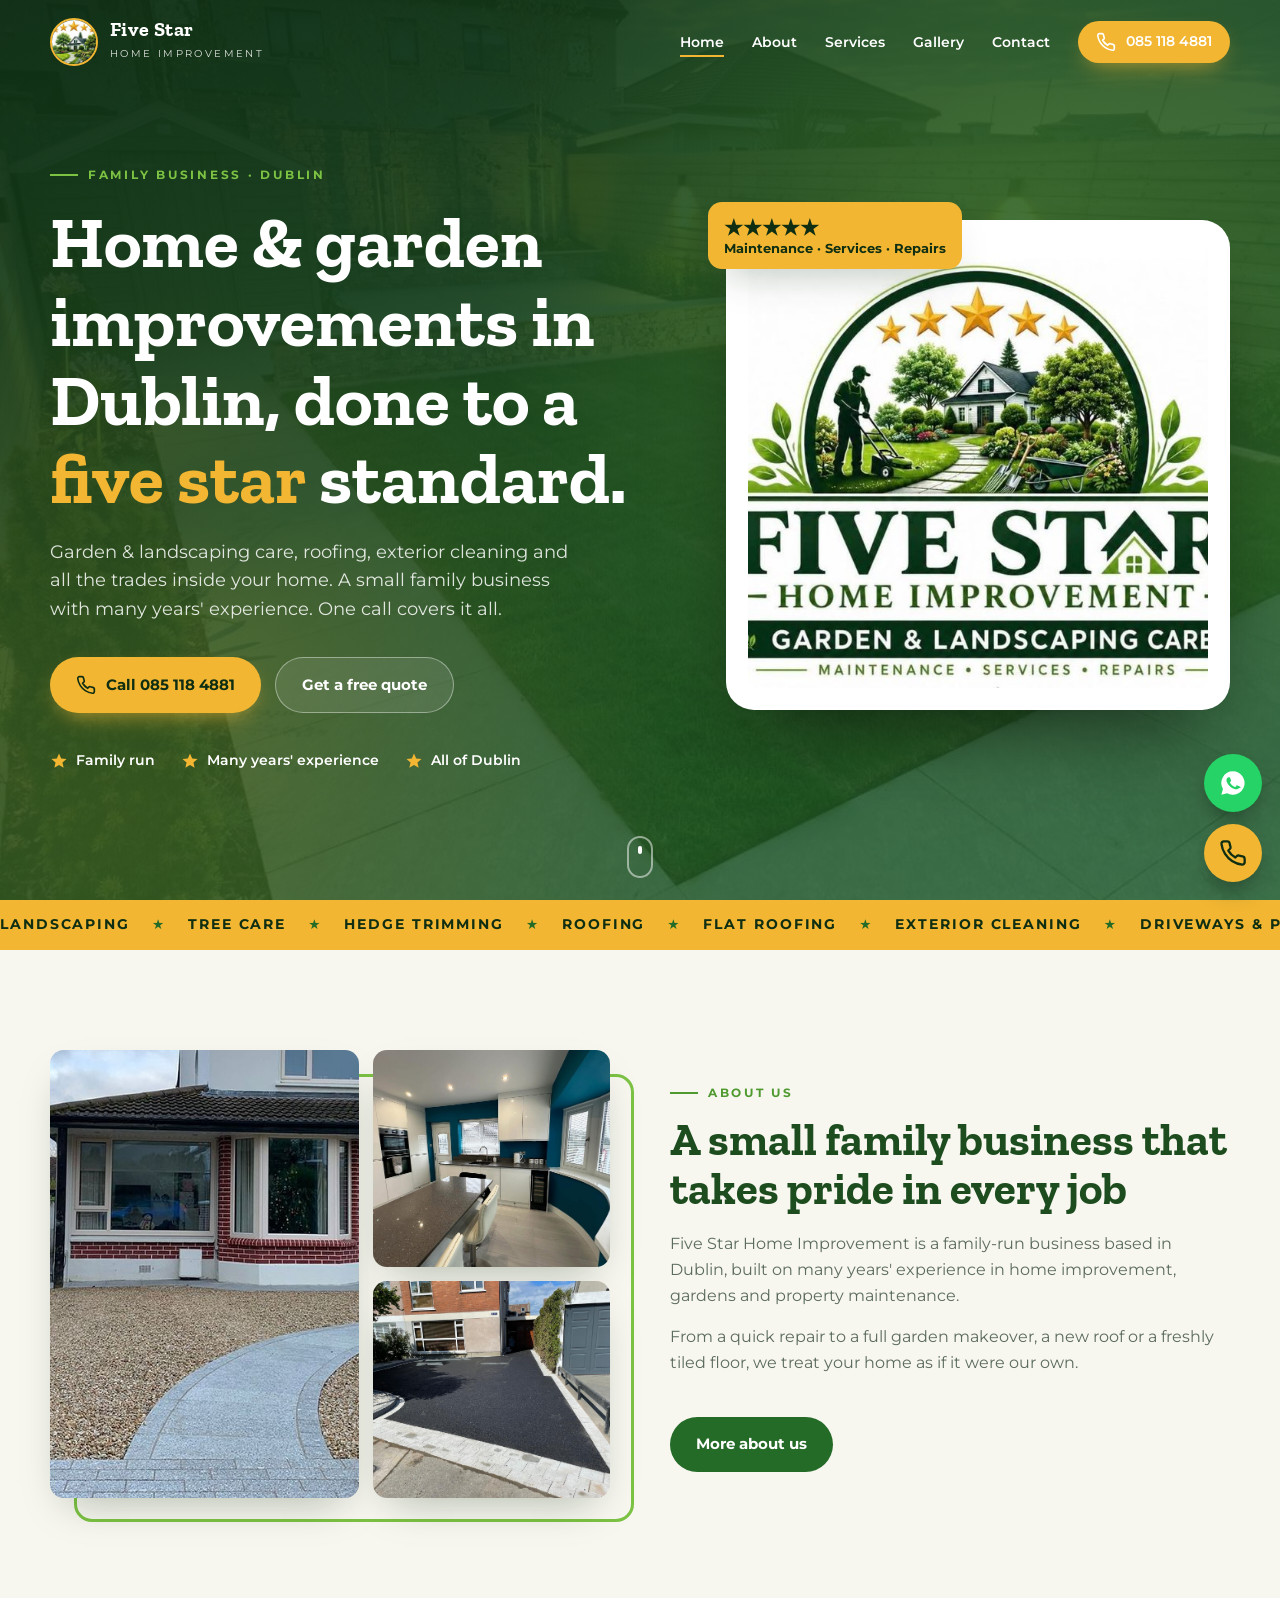
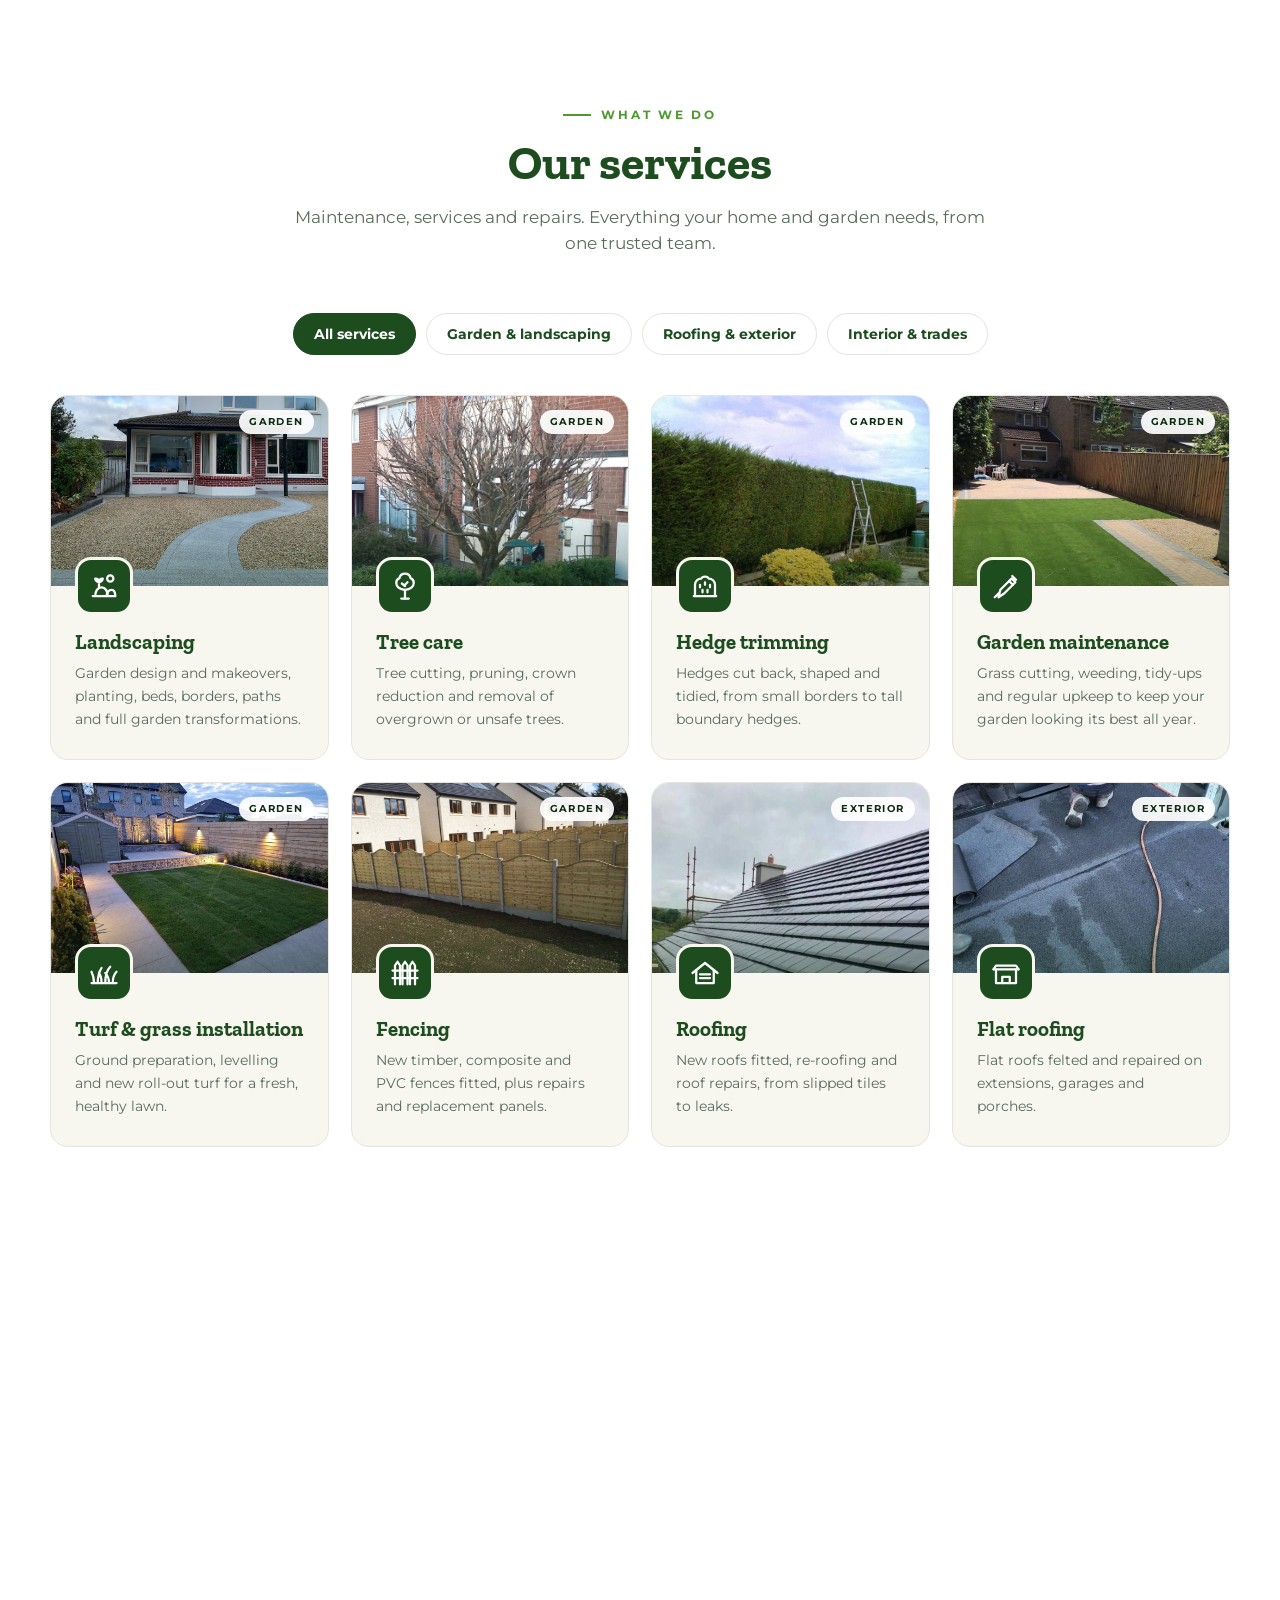
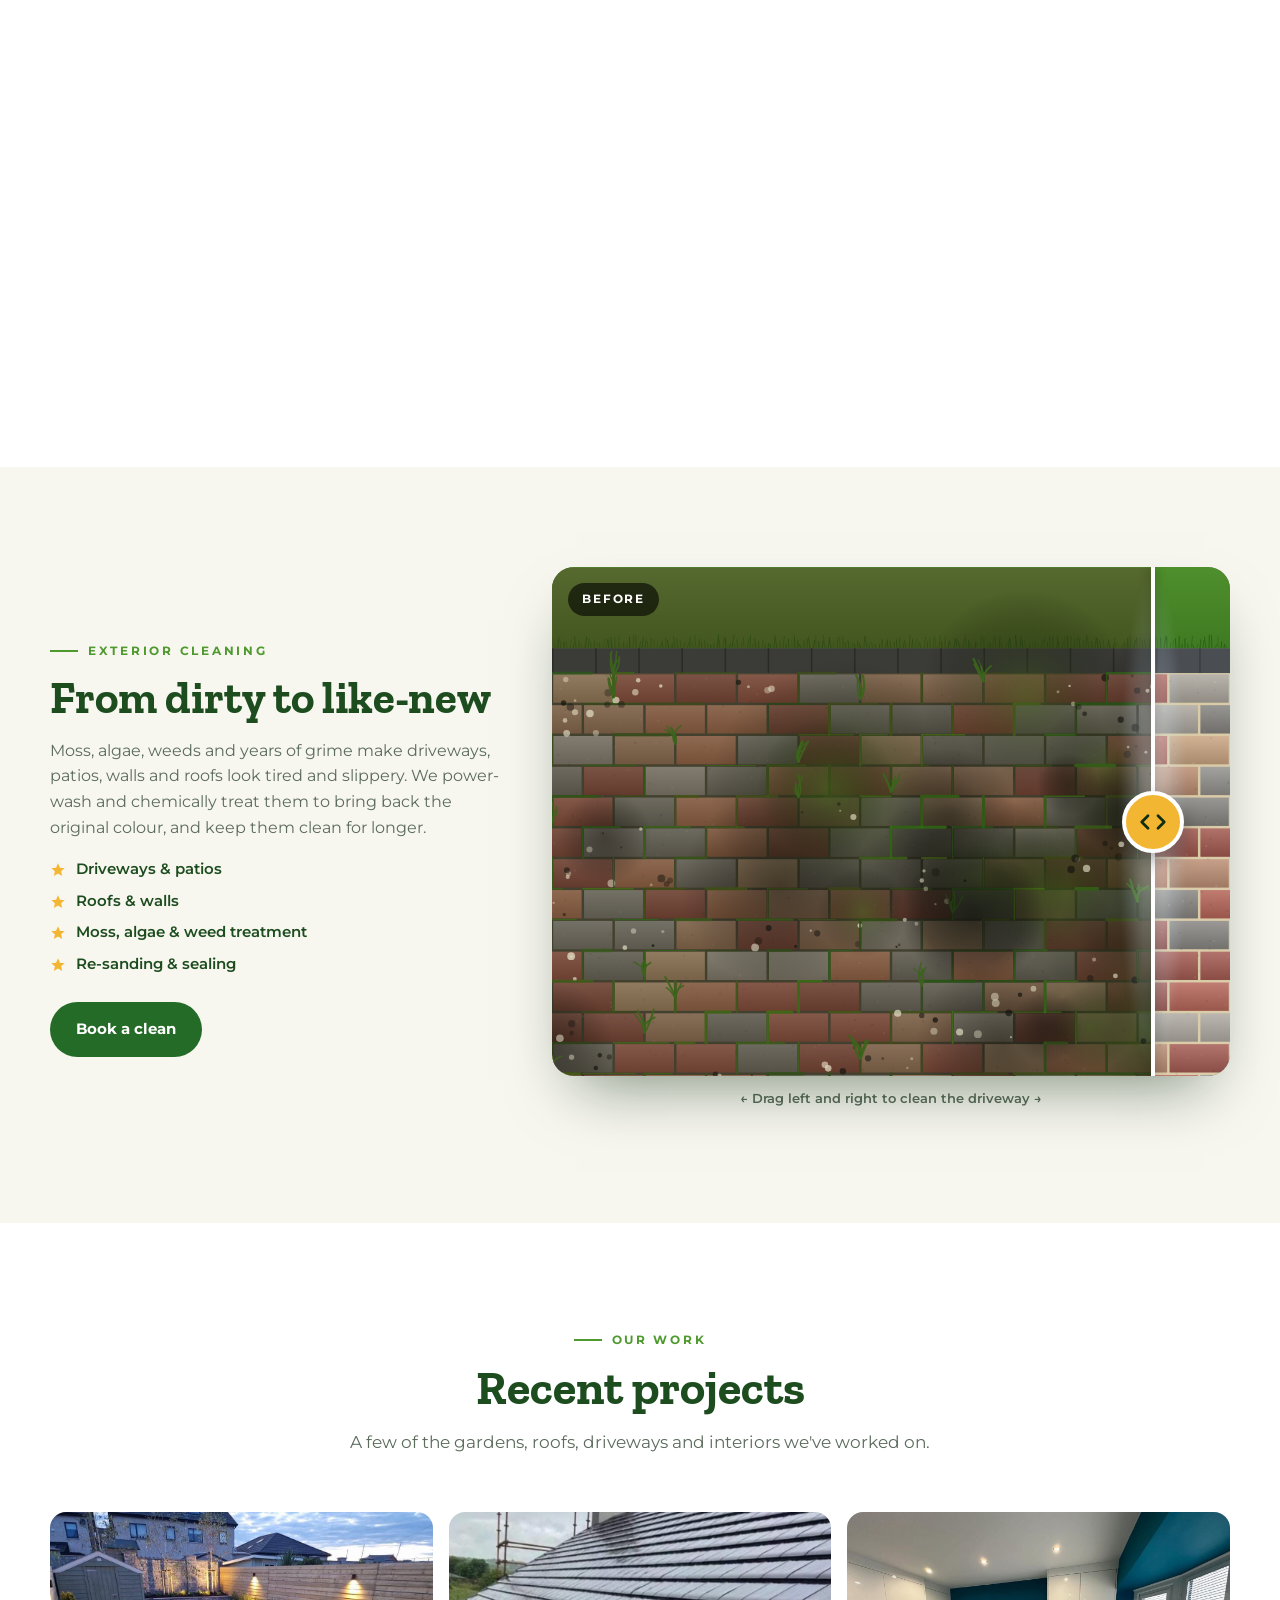
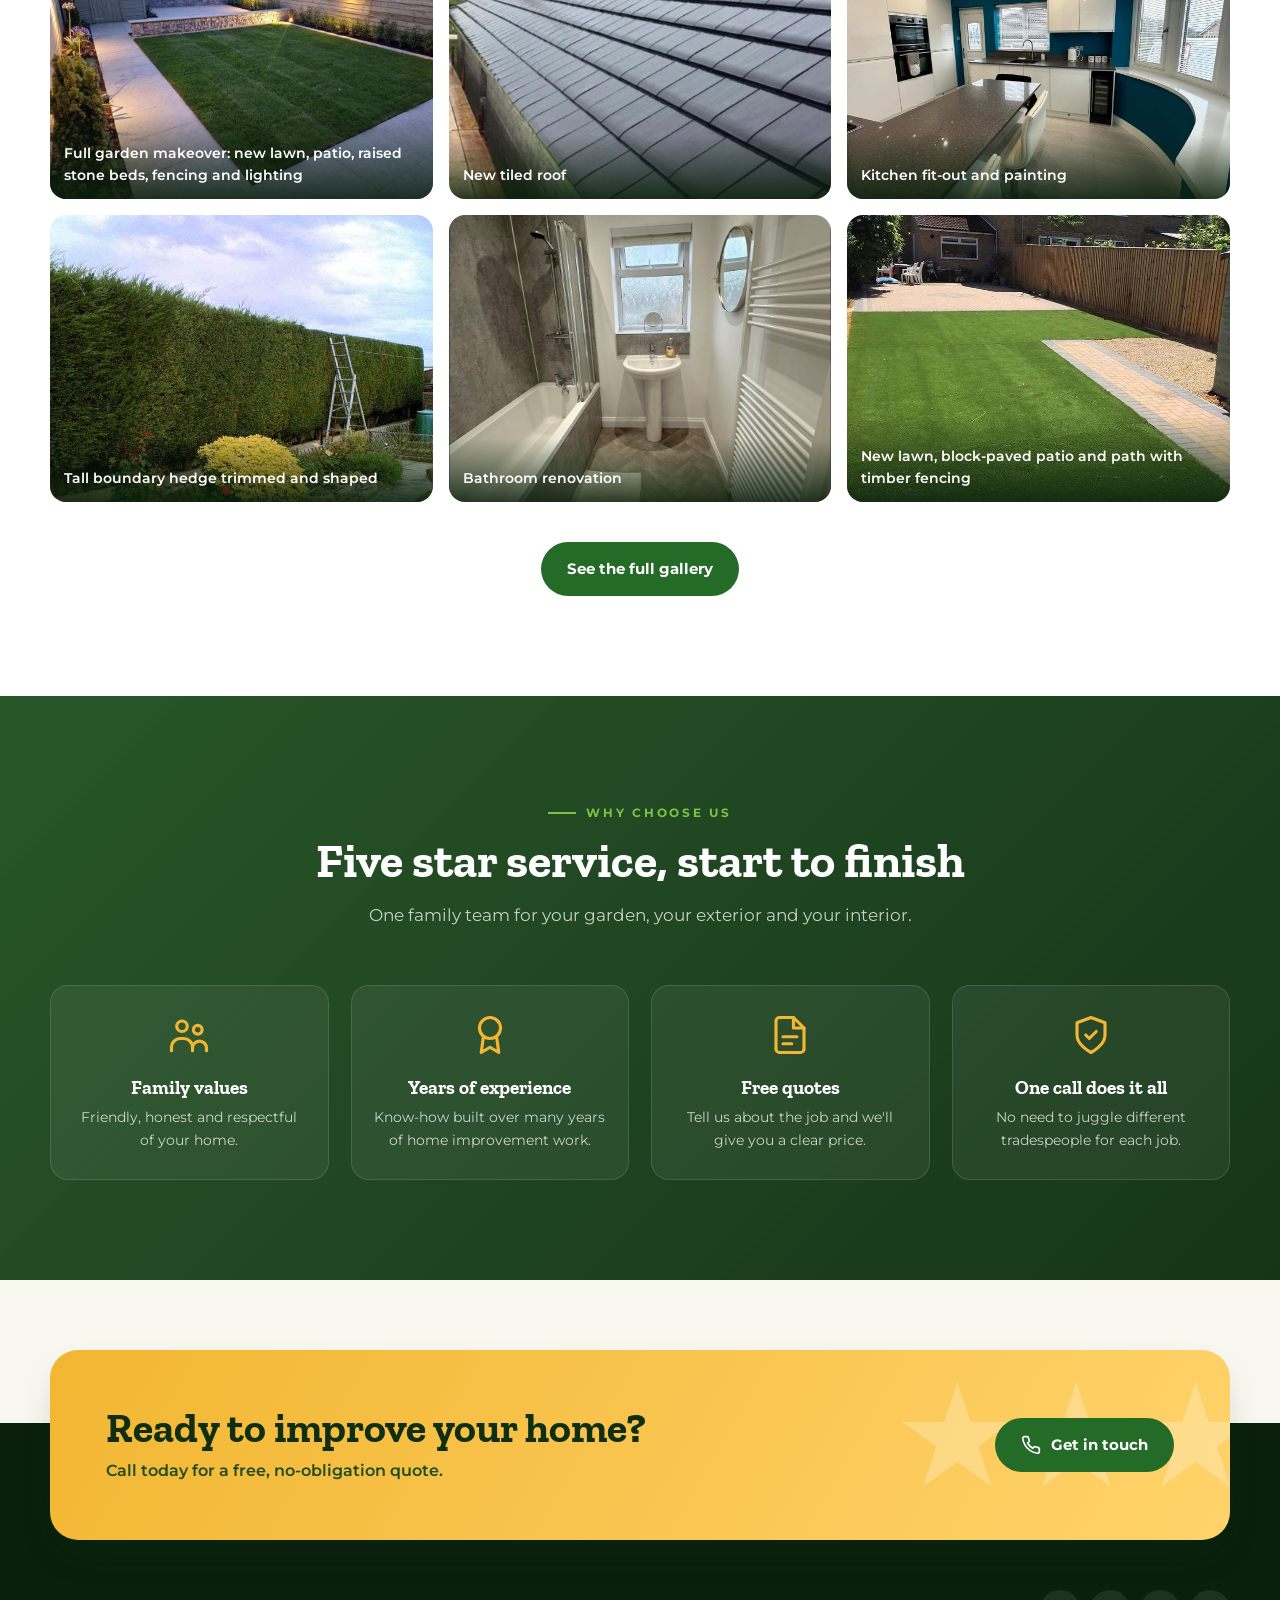
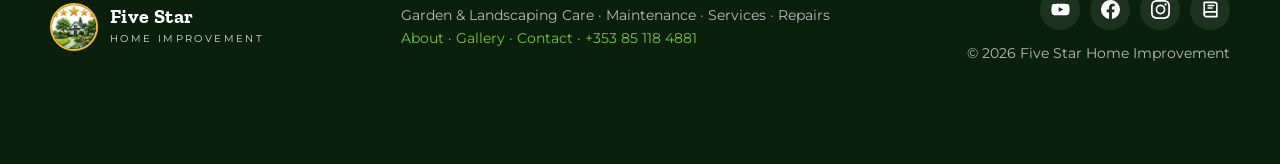
==== index.html @ a46d28a8 "Version CSS/JS URLs so browsers pick up new releases Co-Authored-By: Claude Opus 5.5 <noreply@anthro" ====
<!DOCTYPE html>
<html lang="en-IE">
<head>
<meta charset="UTF-8">
<meta name="viewport" content="width=device-width, initial-scale=1.0">
<title>Five Star Home Improvement Dublin | Landscaping, Roofing &amp; Repairs</title>
<meta name="description" content="Five Star Home Improvement: a small family business in Dublin with many years' experience. Landscaping, tree care, hedge trimming, roofing, exterior cleaning, fencing, driveways, painting, flooring, electrical, plumbing and handyman services. Call +353 85 118 4881.">
<meta name="theme-color" content="#1d4d1f">
<meta property="og:title" content="Five Star Home Improvement Dublin | Landscaping, Roofing &amp; Repairs">
<meta property="og:description" content="Five Star Home Improvement: a small family business in Dublin with many years' experience. Landscaping, tree care, hedge trimming, roofing, exterior cleaning, fencing, driveways, painting, flooring, electrical, plumbing and handyman services. Call +353 85 118 4881.">
<meta property="og:type" content="website">
<meta property="og:locale" content="en_IE">
<meta property="og:image" content="assets/logo-600.jpg">
<meta name="geo.region" content="IE-D">
<meta name="geo.placename" content="Dublin">
<link rel="icon" type="image/png" href="assets/favicon.png">
<link rel="preconnect" href="https://fonts.googleapis.com">
<link rel="preconnect" href="https://fonts.gstatic.com" crossorigin>
<link href="https://fonts.googleapis.com/css2?family=Zilla+Slab:wght@600;700&family=Montserrat:wght@400;500;600;700&display=swap" rel="stylesheet">
<link rel="stylesheet" href="assets/styles.css?v=fbd80069">
<script type="application/ld+json">
{"@context":"https://schema.org","@type":"HomeAndConstructionBusiness","name":"Five Star Home Improvement","description":"Family-run garden, landscaping and home improvement business in Dublin.","telephone":"+353851184881","email":"Fivestarhomeimprovements701@gmail.com","image":"assets/logo-600.jpg","logo":"assets/logo-600.jpg","areaServed":[{"@type":"City","name":"Dublin"},{"@type":"AdministrativeArea","name":"County Dublin"}],"hasOfferCatalog":{"@type":"OfferCatalog","name":"Home improvement services","itemListElement":[{"@type":"Offer","itemOffered":{"@type":"Service","name":"Landscaping"}},{"@type":"Offer","itemOffered":{"@type":"Service","name":"Tree care"}},{"@type":"Offer","itemOffered":{"@type":"Service","name":"Hedge trimming"}},{"@type":"Offer","itemOffered":{"@type":"Service","name":"Garden maintenance"}},{"@type":"Offer","itemOffered":{"@type":"Service","name":"Turf & grass installation"}},{"@type":"Offer","itemOffered":{"@type":"Service","name":"Fencing"}},{"@type":"Offer","itemOffered":{"@type":"Service","name":"Roofing"}},{"@type":"Offer","itemOffered":{"@type":"Service","name":"Flat roofing"}},{"@type":"Offer","itemOffered":{"@type":"Service","name":"Exterior cleaning"}},{"@type":"Offer","itemOffered":{"@type":"Service","name":"Driveways & patios"}},{"@type":"Offer","itemOffered":{"@type":"Service","name":"Painting & decorating"}},{"@type":"Offer","itemOffered":{"@type":"Service","name":"Flooring & tiling"}},{"@type":"Offer","itemOffered":{"@type":"Service","name":"Electrician"}},{"@type":"Offer","itemOffered":{"@type":"Service","name":"Plumber"}},{"@type":"Offer","itemOffered":{"@type":"Service","name":"Handyman"}},{"@type":"Offer","itemOffered":{"@type":"Service","name":"Repairs & new fittings"}}]},"sameAs":["https://youtube.com/@fivestarhomeimprovements", "https://www.facebook.com/share/1Jaknmgypr/", "https://www.instagram.com/fivestarhomeimprobements", "https://www.goldenpages.ie/five-star-home-improvements-dublin/"],"address":{"@type":"PostalAddress","addressLocality":"Dublin","addressCountry":"IE"}}
</script>
</head>
<body class="loading">

<!-- SVG icon sprite -->
<svg width="0" height="0" style="position:absolute" aria-hidden="true">
  <defs>
    <symbol id="star" viewBox="0 0 24 24"><path d="M12 2l2.9 6.6 7.1.6-5.4 4.7 1.6 7L12 17.3 5.8 21l1.6-7L2 9.2l7.1-.6z"/></symbol>
    <symbol id="leafs" viewBox="0 0 24 24"><path d="M21 3C10 3 4 8 4 16c0 1.7.4 3.3 1 5 1-5 5-10 12-12-5 3-8 7-9 12 9 0 13-7 13-18z"/></symbol>
    <symbol id="i-phone" viewBox="0 0 24 24"><path d="M22 16.9v3a2 2 0 0 1-2.2 2 19.8 19.8 0 0 1-8.6-3.1 19.5 19.5 0 0 1-6-6A19.8 19.8 0 0 1 2.1 4.2 2 2 0 0 1 4.1 2h3a2 2 0 0 1 2 1.7c.1 1 .4 1.9.7 2.8a2 2 0 0 1-.5 2.1L8 9.9a16 16 0 0 0 6 6l1.3-1.3a2 2 0 0 1 2.1-.4c.9.3 1.8.6 2.8.7a2 2 0 0 1 1.7 2z"/></symbol>
    <symbol id="i-mail" viewBox="0 0 24 24"><rect x="2" y="4" width="20" height="16" rx="2"/><path d="M22 6l-10 7L2 6"/></symbol>
    <symbol id="i-pin" viewBox="0 0 24 24"><path d="M21 10c0 7-9 13-9 13S3 17 3 10a9 9 0 0 1 18 0z"/><circle cx="12" cy="10" r="3"/></symbol>
    <symbol id="i-wa" viewBox="0 0 24 24"><path d="M12 2a10 10 0 0 0-8.6 15.1L2 22l5-1.3A10 10 0 1 0 12 2zm5.3 14.1c-.2.6-1.3 1.2-1.8 1.3-.5 0-1 .2-3.3-.7-2.8-1.1-4.5-3.9-4.7-4.1-.1-.2-1.1-1.5-1.1-2.9s.7-2 1-2.3c.3-.3.6-.3.8-.3h.6c.2 0 .4 0 .6.5l.9 2.1c.1.2.1.4 0 .5l-.3.5-.4.5c-.1.1-.3.3-.1.6.2.3.8 1.3 1.7 2.1 1.2 1 2.1 1.3 2.4 1.5.3.1.5.1.6-.1l.9-1.1c.2-.3.4-.2.7-.1l2 1c.3.1.5.2.5.3.1.2.1.7-.1 1.2z"/></symbol>
    <!-- service icons -->
    <symbol id="s-landscape" viewBox="0 0 24 24"><path d="M3 20h18M5 20c0-4 2-7 5-7s5 3 5 7"/><path d="M14 20c.5-3 2-5 4-5s3 2 3 5"/><circle cx="17" cy="6" r="2.5"/><path d="M8 13V9m0 0c-2 0-3-2-3-3 2 0 3 1 3 3zm0 0c2 0 3-2 3-3-2 0-3 1-3 3z"/></symbol>
    <symbol id="s-tree" viewBox="0 0 24 24"><path d="M12 22v-7"/><path d="M12 15c-4.4 0-7-2.5-7-5.5 0-2 1.3-3.3 2.5-3.8C8 3.6 9.8 2 12 2s4 1.6 4.5 3.7c1.2.5 2.5 1.8 2.5 3.8 0 3-2.6 5.5-7 5.5z"/><path d="M9 22h6M12 12l-2.5-2M12 11l2-2"/></symbol>
    <symbol id="s-maint" viewBox="0 0 24 24"><path d="M3 21l4-4M6 21l1.5-6 7-7 3 3-7 7z"/><path d="M14.5 8l2-2 3 3-2 2M17 4l3 3"/></symbol>
    <symbol id="s-repair" viewBox="0 0 24 24"><path d="M14.7 6.3a4 4 0 0 0 5 5L21 13l-8 8-3-3 1.3-1.3a4 4 0 0 1-5-5L3 8.4 8.4 3l3.3 3.3z"/></symbol>
    <symbol id="s-roof" viewBox="0 0 24 24"><path d="M2 12L12 4l10 8"/><path d="M5 10v10h14V10"/><path d="M8 13h8M8 16h8"/></symbol>
    <symbol id="s-clean" viewBox="0 0 24 24"><path d="M4 22h9l1-8H3z"/><path d="M8.5 14V6M5 6h7l2-3M17 6c.5 1 2 1.5 2 3M19 3c.5 1 2 1.5 2 3M16 11c.5 1 1.5 1.3 1.5 2.5"/></symbol>
    <symbol id="s-drive" viewBox="0 0 24 24"><path d="M3 21l3-18h12l3 18z"/><path d="M4.5 12h15M12 3v4M12 10v4M12 17v4"/></symbol>
    <symbol id="s-fence" viewBox="0 0 24 24"><path d="M4 21V6l2-3 2 3v15M10 21V6l2-3 2 3v15M16 21V6l2-3 2 3v15"/><path d="M2 10h20M2 16h20"/></symbol>
    <symbol id="s-turf" viewBox="0 0 24 24"><path d="M2 20h20"/><path d="M4 20c0-4-1-7-2-9M7 20c0-5 1-9 3-12M10 20c0-3-.5-6-2-8M13 20c0-5 1-10 4-13M16 20c0-3-1-6-3-8M19 20c0-4 1-7 3-9"/></symbol>
    <symbol id="s-paint" viewBox="0 0 24 24"><rect x="3" y="3" width="15" height="6" rx="1"/><path d="M18 6h3v5h-9v3"/><rect x="10" y="14" width="4" height="8" rx="1"/></symbol>
    <symbol id="s-handy" viewBox="0 0 24 24"><path d="M15 12l-8.5 8.5a2.1 2.1 0 0 1-3-3L12 9"/><path d="M17.6 15L22 10.6M20.9 11.7l-6.6-6.6a6 6 0 0 0-8.5 0l6.6 6.6 2.1-2.1 4.3 4.3z"/></symbol>
    <symbol id="s-floor" viewBox="0 0 24 24"><rect x="3" y="3" width="18" height="18" rx="1"/><path d="M3 9h18M3 15h18M9 3v6M15 9v6M9 15v6"/></symbol>
    <symbol id="s-elec" viewBox="0 0 24 24"><path d="M13 2L4 14h7l-1 8 9-12h-7z"/></symbol>
    <symbol id="s-plumb" viewBox="0 0 24 24"><path d="M4 4h6v4H8v3a3 3 0 0 0 3 3h4v-2h4v8h-4v-2h-4a7 7 0 0 1-7-7V8z"/></symbol>
    <symbol id="s-hedge" viewBox="0 0 24 24"><path d="M3 20h18"/><path d="M4 20v-9c0-3 2.5-5 5-5 1-2 5-2 6 0 2.5 0 5 2 5 5v9"/><path d="M8 11v2M12 9v2M16 11v2M10 15v2M14 15v2"/></symbol>
    <symbol id="s-flat" viewBox="0 0 24 24"><path d="M2 9h20"/><path d="M4 9v11h16V9"/><path d="M2 9l2-3h16l2 3"/><path d="M9 20v-5h6v5"/></symbol>
    <symbol id="so-yt" viewBox="0 0 24 24"><path d="M23 7.2a3 3 0 0 0-2.1-2.1C19 4.6 12 4.6 12 4.6s-7 0-8.9.5A3 3 0 0 0 1 7.2 31 31 0 0 0 .5 12 31 31 0 0 0 1 16.8a3 3 0 0 0 2.1 2.1c1.9.5 8.9.5 8.9.5s7 0 8.9-.5a3 3 0 0 0 2.1-2.1 31 31 0 0 0 .5-4.8 31 31 0 0 0-.5-4.8zM9.7 15.1V8.9l5.8 3.1z"/></symbol>
    <symbol id="so-fb" viewBox="0 0 24 24"><path d="M24 12a12 12 0 1 0-13.9 11.9v-8.4h-3V12h3V9.4c0-3 1.8-4.7 4.5-4.7 1.3 0 2.7.2 2.7.2v3h-1.5c-1.5 0-2 .9-2 1.9V12h3.4l-.5 3.5h-2.9v8.4A12 12 0 0 0 24 12z"/></symbol>
    <symbol id="so-ig" viewBox="0 0 24 24"><path d="M12 2.2c3.2 0 3.6 0 4.8.1 3.3.1 4.8 1.7 4.9 4.9.1 1.3.1 1.6.1 4.8s0 3.6-.1 4.8c-.1 3.2-1.7 4.8-4.9 4.9-1.3.1-1.6.1-4.8.1s-3.6 0-4.8-.1c-3.3-.1-4.8-1.7-4.9-4.9C2.2 15.6 2.2 15.2 2.2 12s0-3.6.1-4.8C2.4 3.9 3.9 2.4 7.2 2.3c1.2-.1 1.6-.1 4.8-.1zM12 0C8.7 0 8.3 0 7.1.1 2.7.3.3 2.7.1 7.1 0 8.3 0 8.7 0 12s0 3.7.1 4.9c.2 4.4 2.6 6.8 7 7 1.2.1 1.6.1 4.9.1s3.7 0 4.9-.1c4.4-.2 6.8-2.6 7-7 .1-1.2.1-1.6.1-4.9s0-3.7-.1-4.9c-.2-4.4-2.6-6.8-7-7C15.7 0 15.3 0 12 0zm0 5.8a6.2 6.2 0 1 0 0 12.4 6.2 6.2 0 0 0 0-12.4zM12 16a4 4 0 1 1 0-8 4 4 0 0 1 0 8zm6.4-11.8a1.4 1.4 0 1 0 0 2.9 1.4 1.4 0 0 0 0-2.9z"/></symbol>
    <symbol id="so-gp" viewBox="0 0 24 24"><path d="M4 3h13a3 3 0 0 1 3 3v15H7a3 3 0 0 1-3-3z" fill="none" stroke="currentColor" stroke-width="2" stroke-linejoin="round"/><path d="M4 18a3 3 0 0 1 3-3h13" fill="none" stroke="currentColor" stroke-width="2"/><path d="M9 7h7M9 10h5" stroke="currentColor" stroke-width="2" stroke-linecap="round"/></symbol>
    <!-- why icons -->
    <symbol id="w-family" viewBox="0 0 24 24"><circle cx="8" cy="7" r="3"/><circle cx="17" cy="9" r="2.5"/><path d="M2 21v-2a5 5 0 0 1 5-5h2a5 5 0 0 1 5 5v2M14 21v-1.5a4 4 0 0 1 4-4h0a4 4 0 0 1 4 4V21"/></symbol>
    <symbol id="w-exp" viewBox="0 0 24 24"><circle cx="12" cy="8" r="6"/><path d="M8.2 13.2L7 22l5-3 5 3-1.2-8.8"/></symbol>
    <symbol id="w-quote" viewBox="0 0 24 24"><path d="M14 2H6a2 2 0 0 0-2 2v16a2 2 0 0 0 2 2h12a2 2 0 0 0 2-2V8z"/><path d="M14 2v6h6M8 13h8M8 17h5"/></symbol>
    <symbol id="w-one" viewBox="0 0 24 24"><path d="M12 22s8-4 8-10V5l-8-3-8 3v7c0 6 8 10 8 10z"/><path d="M9 12l2 2 4-4"/></symbol>
  </defs>
</svg>


<!-- Intro -->
<div id="intro" aria-hidden="true">
  <div class="intro-inner">
    <div class="intro-stars">
      <svg><use href="#star"/></svg><svg><use href="#star"/></svg><svg><use href="#star"/></svg><svg><use href="#star"/></svg><svg><use href="#star"/></svg>
    </div>
    <svg class="intro-house" viewBox="0 0 150 130">
      <path d="M10 70 L75 12 L140 70 M28 56 V120 H122 V56 M62 120 V88 H88 V120"/>
      <rect class="win" x="66" y="48" width="18" height="18" rx="2"/>
    </svg>
    <div class="intro-title"><span style="animation-delay:.9s">FIVE</span> <span style="animation-delay:1.05s">STAR</span></div>
    <div class="intro-sub">Home Improvement · Dublin</div>
    <div class="intro-bar"><i></i></div>
  </div>
</div>

<header id="top">
  <div class="wrap nav">
    <a href="index.html" class="brand" aria-label="Five Star Home Improvement home">
      <img src="assets/favicon.png" alt="">
      <span><b>Five Star</b><small>Home Improvement</small></span>
    </a>
    <button class="burger" aria-label="Open menu" aria-expanded="false"><span></span><span></span><span></span></button>
    <ul class="menu">
      <li><a href="index.html" aria-current="page">Home</a></li>
      <li><a href="about.html">About</a></li>
      <li><a href="index.html#services">Services</a></li>
      <li><a href="gallery.html">Gallery</a></li>
      <li><a href="contact.html">Contact</a></li>
      <li><a href="tel:+353851184881" class="btn btn-gold"><svg><use href="#i-phone" fill="none" stroke="currentColor" stroke-width="2"/></svg>085 118 4881</a></li>
    </ul>
  </div>
</header>

<main>
<!-- Hero -->
<section class="hero" id="home">
  <div class="leaves" aria-hidden="true"></div>
  <div class="wrap hero-grid">
    <div>
      <span class="eyebrow reveal">Family business · Dublin</span>
      <h1 class="reveal d1">Home &amp; garden improvements in Dublin, done to a <em>five star</em> standard.</h1>
      <p class="lead reveal d2">Garden &amp; landscaping care, roofing, exterior cleaning and all the trades inside your home. A small family business with many years' experience. One call covers it all.</p>
      <div class="hero-cta reveal d3">
        <a href="tel:+353851184881" class="btn btn-gold"><svg><use href="#i-phone" fill="none" stroke="currentColor" stroke-width="2"/></svg>Call 085 118 4881</a>
        <a href="contact.html" class="btn btn-ghost">Get a free quote</a>
      </div>
      <ul class="hero-points reveal d3">
        <li><svg><use href="#star"/></svg>Family run</li>
        <li><svg><use href="#star"/></svg>Many years' experience</li>
        <li><svg><use href="#star"/></svg>All of Dublin</li>
      </ul>
    </div>
    <div class="reveal d2">
      <div class="hero-card">
        <img src="assets/logo-600.jpg" alt="Five Star Home Improvement logo: Garden &amp; Landscaping Care. Maintenance, services and repairs" width="600" height="583">
        <div class="badge"><b>★★★★★</b>Maintenance · Services · Repairs</div>
      </div>
    </div>
  </div>
  <a href="#about" class="scroll-hint" aria-label="Scroll down"></a>
</section>

<div class="ticker" aria-hidden="true">
  <div class="ticker-track">
    <span>Landscaping</span><span>Tree Care</span><span>Hedge Trimming</span><span>Roofing</span><span>Flat Roofing</span><span>Exterior Cleaning</span><span>Driveways &amp; Patios</span><span>Fencing</span><span>New Turf</span><span>Painting &amp; Decorating</span><span>Flooring &amp; Tiling</span><span>Electrician</span><span>Plumber</span><span>Handyman</span>
    <span>Landscaping</span><span>Tree Care</span><span>Hedge Trimming</span><span>Roofing</span><span>Flat Roofing</span><span>Exterior Cleaning</span><span>Driveways &amp; Patios</span><span>Fencing</span><span>New Turf</span><span>Painting &amp; Decorating</span><span>Flooring &amp; Tiling</span><span>Electrician</span><span>Plumber</span><span>Handyman</span>
  </div>
</div>

<!-- About teaser -->
<section class="about" id="about">
  <div class="wrap about-grid">
    <div class="about-img reveal">
      <div class="collage">
        <img src="assets/work/front-garden-gravel.jpg" alt="Front garden with gravel and a curved granite path" loading="lazy">
        <img src="assets/work/kitchen.jpg" alt="Finished kitchen with white units and a blue feature wall" loading="lazy">
        <img src="assets/work/driveway-tarmac.jpg" alt="New tarmac driveway with a granite paving border" loading="lazy">
      </div>
    </div>
    <div>
      <span class="eyebrow reveal">About us</span>
      <h2 class="reveal d1">A small family business that takes pride in every job</h2>
      <p class="reveal d1">Five Star Home Improvement is a family-run business based in Dublin, built on many years' experience in home improvement, gardens and property maintenance.</p>
      <p class="reveal d2">From a quick repair to a full garden makeover, a new roof or a freshly tiled floor, we treat your home as if it were our own.</p>
      <a href="about.html" class="btn btn-green about-more reveal d3">More about us</a>
    </div>
  </div>
</section>

<!-- Services -->
<section class="services" id="services">
  <div class="wrap">
    <div class="section-head">
      <span class="eyebrow reveal">What we do</span>
      <h2 class="reveal d1">Our services</h2>
      <p class="reveal d2">Maintenance, services and repairs. Everything your home and garden needs, from one trusted team.</p>
    </div>
    <div class="tabs reveal" data-filter=".svc">
      <button class="tab active" data-f="all">All services</button>
      <button class="tab" data-f="garden">Garden &amp; landscaping</button>
      <button class="tab" data-f="exterior">Roofing &amp; exterior</button>
      <button class="tab" data-f="interior">Interior &amp; trades</button>
    </div>
    <div class="svc-grid">
      <article class="svc reveal" data-c="garden"><span class="tag">Garden</span><div class="svc-top"><img src="assets/work/front-garden-gravel.jpg" alt="Front garden with gravel and a curved granite path" loading="lazy"></div><div class="ico"><svg><use href="#s-landscape"/></svg></div><h3>Landscaping</h3><p>Garden design and makeovers, planting, beds, borders, paths and full garden transformations.</p></article>
      <article class="svc reveal" data-c="garden"><span class="tag">Garden</span><div class="svc-top"><img src="assets/work/tree-pruned.jpg" alt="Tree pruned back in a front garden" loading="lazy"></div><div class="ico"><svg><use href="#s-tree"/></svg></div><h3>Tree care</h3><p>Tree cutting, pruning, crown reduction and removal of overgrown or unsafe trees.</p></article>
      <article class="svc reveal" data-c="garden"><span class="tag">Garden</span><div class="svc-top"><img src="assets/work/hedge.jpg" alt="Tall, neatly trimmed hedge" loading="lazy"></div><div class="ico"><svg><use href="#s-hedge"/></svg></div><h3>Hedge trimming</h3><p>Hedges cut back, shaped and tidied, from small borders to tall boundary hedges.</p></article>
      <article class="svc reveal" data-c="garden"><span class="tag">Garden</span><div class="svc-top"><img src="assets/work/lawn-patio.jpg" alt="Tidy back garden with lawn, patio and fence" loading="lazy"></div><div class="ico"><svg><use href="#s-maint"/></svg></div><h3>Garden maintenance</h3><p>Grass cutting, weeding, tidy-ups and regular upkeep to keep your garden looking its best all year.</p></article>
      <article class="svc reveal" data-c="garden"><span class="tag">Garden</span><div class="svc-top"><img src="assets/work/garden-lit.jpg" alt="New turf lawn with patio and garden lighting" loading="lazy"></div><div class="ico"><svg><use href="#s-turf"/></svg></div><h3>Turf &amp; grass installation</h3><p>Ground preparation, levelling and new roll-out turf for a fresh, healthy lawn.</p></article>
      <article class="svc reveal" data-c="garden"><span class="tag">Garden</span><div class="svc-top"><img src="assets/work/fence-timber.jpg" alt="Timber panel fencing with concrete posts" loading="lazy"></div><div class="ico"><svg><use href="#s-fence"/></svg></div><h3>Fencing</h3><p>New timber, composite and PVC fences fitted, plus repairs and replacement panels.</p></article>
      <article class="svc reveal" data-c="exterior"><span class="tag">Exterior</span><div class="svc-top"><img src="assets/work/roof-tiles.jpg" alt="Newly tiled roof" loading="lazy"></div><div class="ico"><svg><use href="#s-roof"/></svg></div><h3>Roofing</h3><p>New roofs fitted, re-roofing and roof repairs, from slipped tiles to leaks.</p></article>
      <article class="svc reveal" data-c="exterior"><span class="tag">Exterior</span><div class="svc-top"><img src="assets/work/roof-flat.jpg" alt="Felt flat roof being laid" loading="lazy"></div><div class="ico"><svg><use href="#s-flat"/></svg></div><h3>Flat roofing</h3><p>Flat roofs felted and repaired on extensions, garages and porches.</p></article>
      <article class="svc reveal" data-c="exterior"><span class="tag">Exterior</span><div class="svc-top"><img src="assets/work/cleaning.jpg" alt="Driveway half cleaned, showing dirty and clean paving side by side" loading="lazy"></div><div class="ico"><svg><use href="#s-clean"/></svg></div><h3>Exterior cleaning</h3><p>Power washing and chemical treatment of driveways, patios, roofs and walls to remove moss, algae and weeds.</p></article>
      <article class="svc reveal" data-c="exterior"><span class="tag">Exterior</span><div class="svc-top"><img src="assets/work/driveway-tarmac.jpg" alt="Tarmac driveway with a granite paving border" loading="lazy"></div><div class="ico"><svg><use href="#s-drive"/></svg></div><h3>Driveways &amp; patios</h3><p>New tarmac, block-paved and gravel driveways and patios, plus repairs and re-sanding.</p></article>
      <article class="svc reveal" data-c="interior"><span class="tag">Interior</span><div class="svc-top"><img src="assets/work/house-painted.jpg" alt="Freshly painted house exterior" loading="lazy"></div><div class="ico"><svg><use href="#s-paint"/></svg></div><h3>Painting &amp; decorating</h3><p>Interior and exterior painting with a clean, careful finish, for single rooms or whole houses.</p></article>
      <article class="svc reveal" data-c="interior"><span class="tag">Interior</span><div class="svc-top"><img src="assets/work/room-floor.jpg" alt="Chevron wood-effect flooring in a finished room" loading="lazy"></div><div class="ico"><svg><use href="#s-floor"/></svg></div><h3>Flooring &amp; tiling</h3><p>Interior flooring and tile installation for kitchens, bathrooms, hallways and living areas.</p></article>
      <article class="svc reveal" data-c="interior"><span class="tag">Trades</span><div class="svc-top"><img src="assets/work/hallway-floor.jpg" alt="Hallway with new downlights, sockets and switches" loading="lazy"></div><div class="ico"><svg><use href="#s-elec"/></svg></div><h3>Electrician</h3><p>Electrical work around the home, from sockets and lighting to repairs and new fittings.</p></article>
      <article class="svc reveal" data-c="interior"><span class="tag">Trades</span><div class="svc-top"><img src="assets/work/bathroom-1.jpg" alt="Renovated bathroom with shower over bath" loading="lazy"></div><div class="ico"><svg><use href="#s-plumb"/></svg></div><h3>Plumber</h3><p>Plumbing repairs and installations, including bathrooms, leaks, taps, toilets and showers.</p></article>
      <article class="svc reveal" data-c="interior"><span class="tag">Trades</span><div class="svc-top"><img src="assets/work/bathroom-2.jpg" alt="Bathroom with new towel rail and mirror fitted" loading="lazy"></div><div class="ico"><svg><use href="#s-handy"/></svg></div><h3>Handyman</h3><p>All those odd jobs around the house: assembly, fixing, hanging and small repairs.</p></article>
      <article class="svc reveal" data-c="interior"><span class="tag">Repairs</span><div class="svc-top"><img src="assets/work/kitchen.jpg" alt="Finished kitchen with white units and a blue feature wall" loading="lazy"></div><div class="ico"><svg><use href="#s-repair"/></svg></div><h3>Repairs &amp; new fittings</h3><p>Repairs inside and out, plus new kitchens, floors, fences and roofs supplied and fitted.</p></article>
    </div>
  </div>
</section>

<!-- Before / after cleaning -->
<section class="clean" id="cleaning">
  <div class="wrap clean-grid">
    <div>
      <span class="eyebrow reveal">Exterior cleaning</span>
      <h2 class="reveal d1">From dirty to like-new</h2>
      <p class="reveal d1">Moss, algae, weeds and years of grime make driveways, patios, walls and roofs look tired and slippery. We power-wash and chemically treat them to bring back the original colour, and keep them clean for longer.</p>
      <ul class="reveal d2">
        <li><svg><use href="#star"/></svg>Driveways &amp; patios</li>
        <li><svg><use href="#star"/></svg>Roofs &amp; walls</li>
        <li><svg><use href="#star"/></svg>Moss, algae &amp; weed treatment</li>
        <li><svg><use href="#star"/></svg>Re-sanding &amp; sealing</li>
      </ul>
      <a href="contact.html" class="btn btn-green reveal d3">Book a clean</a>
    </div>
    <div class="reveal d1">
      <div class="ba" id="ba" style="--x:100%">
        <canvas class="clean-c" aria-hidden="true"></canvas>
        <canvas class="dirty" aria-hidden="true"></canvas>
        <div class="ba-spray"></div>
        <div class="ba-line"></div>
        <span class="ba-tag b">Before</span><span class="ba-tag a">After</span>
        <input type="range" min="0" max="100" value="100" aria-label="Drag to compare the dirty and clean driveway">
        <div class="ba-knob"><svg viewBox="0 0 24 24"><path d="M8 7l-5 5 5 5M16 7l5 5-5 5"/></svg></div>
      </div>
      <p class="ba-hint">← Drag left and right to clean the driveway →</p>
    </div>
  </div>
</section>

<!-- Gallery preview -->
<section class="gallery">
  <div class="wrap">
    <div class="section-head">
      <span class="eyebrow reveal">Our work</span>
      <h2 class="reveal d1">Recent projects</h2>
      <p class="reveal d2">A few of the gardens, roofs, driveways and interiors we've worked on.</p>
    </div>
    <div class="gal-preview">
      <a class="reveal" href="gallery.html"><img src="assets/work/garden-lit.jpg" alt="Full garden makeover: new lawn, patio, raised stone beds, fencing and lighting" loading="lazy"><span>Full garden makeover: new lawn, patio, raised stone beds, fencing and lighting</span></a>
      <a class="reveal" href="gallery.html"><img src="assets/work/roof-tiles.jpg" alt="New tiled roof" loading="lazy"><span>New tiled roof</span></a>
      <a class="reveal" href="gallery.html"><img src="assets/work/kitchen.jpg" alt="Kitchen fit-out and painting" loading="lazy"><span>Kitchen fit-out and painting</span></a>
      <a class="reveal" href="gallery.html"><img src="assets/work/hedge.jpg" alt="Tall boundary hedge trimmed and shaped" loading="lazy"><span>Tall boundary hedge trimmed and shaped</span></a>
      <a class="reveal" href="gallery.html"><img src="assets/work/bathroom-1.jpg" alt="Bathroom renovation" loading="lazy"><span>Bathroom renovation</span></a>
      <a class="reveal" href="gallery.html"><img src="assets/work/lawn-patio.jpg" alt="New lawn, block-paved patio and path with timber fencing" loading="lazy"><span>New lawn, block-paved patio and path with timber fencing</span></a>
    </div>
    <div class="center-btn reveal"><a href="gallery.html" class="btn btn-green">See the full gallery</a></div>
  </div>
</section>

<!-- Why -->
<section class="band">
  <div class="wrap">
    <div class="section-head">
      <span class="eyebrow reveal">Why choose us</span>
      <h2 class="reveal d1">Five star service, start to finish</h2>
      <p class="reveal d2">One family team for your garden, your exterior and your interior.</p>
    </div>
    <div class="why-grid">
      <div class="why reveal"><svg><use href="#w-family"/></svg><h3>Family values</h3><p>Friendly, honest and respectful of your home.</p></div>
      <div class="why reveal d1"><svg><use href="#w-exp"/></svg><h3>Years of experience</h3><p>Know-how built over many years of home improvement work.</p></div>
      <div class="why reveal d2"><svg><use href="#w-quote"/></svg><h3>Free quotes</h3><p>Tell us about the job and we'll give you a clear price.</p></div>
      <div class="why reveal d3"><svg><use href="#w-one"/></svg><h3>One call does it all</h3><p>No need to juggle different tradespeople for each job.</p></div>
    </div>
  </div>
</section>

<!-- CTA -->
<section class="cta">
  <div class="wrap">
    <div class="cta-box reveal">
      <span class="stars" aria-hidden="true">★★★</span>
      <div>
        <h2>Ready to improve your home?</h2>
        <p>Call today for a free, no-obligation quote.</p>
      </div>
      <a href="contact.html" class="btn btn-green"><svg><use href="#i-phone" fill="none" stroke="currentColor" stroke-width="2"/></svg>Get in touch</a>
    </div>
  </div>
</section>
</main>

<footer>
  <div class="wrap foot">
    <a href="index.html" class="brand"><img src="assets/favicon.png" alt=""><span><b>Five Star</b><small>Home Improvement</small></span></a>
    <div>Garden &amp; Landscaping Care · Maintenance · Services · Repairs<br><a href="about.html">About</a> · <a href="gallery.html">Gallery</a> · <a href="contact.html">Contact</a> · <a href="tel:+353851184881">+353 85 118 4881</a></div>
    <div class="foot-end"><div class="social"><a href="https://youtube.com/@fivestarhomeimprovements" target="_blank" rel="noopener" aria-label="YouTube" title="YouTube"><svg><use href="#so-yt"/></svg></a><a href="https://www.facebook.com/share/1Jaknmgypr/" target="_blank" rel="noopener" aria-label="Facebook" title="Facebook"><svg><use href="#so-fb"/></svg></a><a href="https://www.instagram.com/fivestarhomeimprobements" target="_blank" rel="noopener" aria-label="Instagram" title="Instagram"><svg><use href="#so-ig"/></svg></a><a href="https://www.goldenpages.ie/five-star-home-improvements-dublin/" target="_blank" rel="noopener" aria-label="Golden Pages" title="Golden Pages"><svg><use href="#so-gp"/></svg></a></div><span>© <span id="yr"></span> Five Star Home Improvement</span></div>
  </div>
</footer>

<div class="fab">
  <a class="wa" href="https://wa.me/353851184881" target="_blank" rel="noopener" aria-label="WhatsApp us"><svg><use href="#i-wa"/></svg></a>
  <a class="ph" href="tel:+353851184881" aria-label="Call us"><svg><use href="#i-phone"/></svg></a>
</div>

<script src="assets/site.js?v=b4bed1d6"></script>
</body>
</html>
---- assets/styles.css ----
:root{
  --green-900:#0f2e12;
  --green-800:#1d4d1f;
  --green-700:#256b28;
  --green-500:#4f9a2f;
  --lime:#7cc243;
  --gold:#f2b632;
  --gold-deep:#d99a14;
  --cream:#f7f6ef;
  --paper:#ffffff;
  --ink:#1b2a1c;
  --muted:#5b6b5c;
  --line:#e2e6dc;
  --radius:18px;
  --shadow:0 18px 40px -18px rgba(15,46,18,.35);
}
*{box-sizing:border-box;margin:0;padding:0}
html{scroll-behavior:smooth}
body{font-family:'Montserrat',system-ui,sans-serif;color:var(--ink);background:var(--cream);line-height:1.6;overflow-x:hidden}
body.loading{overflow:hidden}
img{max-width:100%;height:auto;display:block}
a{color:inherit}
.wrap{width:min(1180px,100% - 32px);margin-inline:auto}
h1,h2,h3{font-family:'Zilla Slab',Georgia,serif;line-height:1.1;color:var(--green-800)}
.eyebrow{display:inline-flex;align-items:center;gap:10px;font-size:.78rem;font-weight:700;letter-spacing:.22em;text-transform:uppercase;color:var(--green-500)}
.eyebrow::before{content:"";width:28px;height:2px;background:currentColor}
.btn{display:inline-flex;align-items:center;gap:10px;padding:15px 26px;border-radius:999px;font-weight:700;text-decoration:none;font-size:.95rem;transition:transform .25s,box-shadow .25s,background .25s;border:0;cursor:pointer;font-family:inherit}
.btn svg{width:20px;height:20px}
.btn-gold{background:var(--gold);color:var(--green-900);box-shadow:0 10px 24px -10px rgba(242,182,50,.8)}
.btn-gold:hover{transform:translateY(-3px);background:#ffc84a}
.btn-ghost{background:rgba(255,255,255,.1);color:#fff;border:1.5px solid rgba(255,255,255,.4)}
.btn-ghost:hover{background:rgba(255,255,255,.2);transform:translateY(-3px)}
.btn-green{background:var(--green-700);color:#fff}
.btn-green:hover{background:var(--green-800);transform:translateY(-3px)}

/* ---------- Intro animation ---------- */
#intro{position:fixed;inset:0;z-index:100;display:grid;place-items:center;background:radial-gradient(circle at 50% 40%,#2c6e2f 0%,var(--green-900) 70%);transition:clip-path 1s cubic-bezier(.77,0,.18,1);clip-path:circle(150% at 50% 50%)}
#intro.done{clip-path:circle(0% at 50% 50%);pointer-events:none}
.intro-inner{text-align:center;color:#fff;padding:16px}
.intro-house{width:150px;height:130px;margin:0 auto 6px}
.intro-house path{fill:none;stroke:#fff;stroke-width:5;stroke-linecap:round;stroke-linejoin:round;stroke-dasharray:420;stroke-dashoffset:420;animation:draw 1.2s .2s ease forwards}
.intro-house .win{fill:var(--lime);opacity:0;animation:fadeIn .4s 1.2s forwards}
.intro-stars{display:flex;justify-content:center;gap:10px;margin:0 0 18px;align-items:flex-end}
.intro-stars svg{width:30px;height:30px;fill:var(--gold);opacity:0;transform:scale(0) rotate(-90deg);animation:starPop .5s cubic-bezier(.3,1.6,.5,1) forwards}
.intro-stars svg:nth-child(3){width:42px;height:42px}
.intro-stars svg:nth-child(2),.intro-stars svg:nth-child(4){width:35px;height:35px}
.intro-stars svg:nth-child(1){animation-delay:1.3s}
.intro-stars svg:nth-child(2){animation-delay:1.45s}
.intro-stars svg:nth-child(3){animation-delay:1.6s}
.intro-stars svg:nth-child(4){animation-delay:1.75s}
.intro-stars svg:nth-child(5){animation-delay:1.9s}
.intro-title{font-family:'Zilla Slab',serif;font-size:clamp(2.4rem,8vw,4.4rem);letter-spacing:.04em;overflow:hidden;color:#fff}
.intro-title span{display:inline-block;transform:translateY(110%);animation:rise .7s cubic-bezier(.2,.8,.2,1) forwards}
.intro-sub{margin-top:8px;font-size:clamp(.72rem,2.6vw,.95rem);letter-spacing:.35em;text-transform:uppercase;color:var(--lime);opacity:0;animation:fadeIn .8s 2.6s forwards}
.intro-bar{width:180px;height:3px;background:rgba(255,255,255,.15);margin:24px auto 0;border-radius:3px;overflow:hidden}
.intro-bar i{display:block;height:100%;width:0;background:var(--gold);animation:load 2.9s .1s ease-in-out forwards}
@keyframes draw{to{stroke-dashoffset:0}}
@keyframes fadeIn{to{opacity:1}}
@keyframes starPop{to{opacity:1;transform:scale(1) rotate(0)}}
@keyframes rise{to{transform:translateY(0)}}
@keyframes load{to{width:100%}}

/* ---------- Header ---------- */
header{position:fixed;top:0;left:0;right:0;z-index:50;transition:background .3s,box-shadow .3s,padding .3s;padding:18px 0}
header.scrolled{background:#fff;box-shadow:0 6px 20px -12px rgba(0,0,0,.25);padding:10px 0}
.nav{display:flex;align-items:center;justify-content:space-between;gap:20px}
.brand{display:flex;align-items:center;gap:12px;text-decoration:none;color:#fff}
.brand img{width:48px;height:48px;border-radius:50%;background:#fff;object-fit:cover;border:2px solid var(--gold)}
.brand b{font-family:'Zilla Slab',serif;font-size:1.25rem;line-height:1;display:block;letter-spacing:.02em}
.brand small{font-size:.62rem;letter-spacing:.24em;text-transform:uppercase;opacity:.85}
header.scrolled .brand{color:var(--green-800)}
.menu{display:flex;gap:28px;list-style:none;align-items:center}
.menu a{text-decoration:none;color:#fff;font-weight:600;font-size:.9rem;position:relative}
.menu a:not(.btn)::after{content:"";position:absolute;left:0;bottom:-6px;height:2px;width:0;background:var(--gold);transition:width .3s}
.menu a:not(.btn):hover::after,.menu a[aria-current=page]::after{width:100%}
header.scrolled .menu a:not(.btn){color:var(--green-800)}
.menu .btn{padding:10px 18px;font-size:.85rem}
.burger{display:none;background:none;border:0;width:44px;height:44px;cursor:pointer;position:relative}
.burger span{position:absolute;left:10px;right:10px;height:2.5px;background:#fff;border-radius:2px;transition:.3s}
.burger span:nth-child(1){top:14px}.burger span:nth-child(2){top:21px}.burger span:nth-child(3){top:28px}
header.scrolled .burger span{background:var(--green-800)}
body.nav-open .burger span:nth-child(1){transform:translateY(7px) rotate(45deg)}
body.nav-open .burger span:nth-child(2){opacity:0}
body.nav-open .burger span:nth-child(3){transform:translateY(-7px) rotate(-45deg)}

/* ---------- Hero ---------- */
.hero{position:relative;min-height:100svh;display:flex;align-items:center;background:linear-gradient(160deg,rgba(15,46,18,.96) 0%,rgba(29,77,31,.88) 50%,rgba(37,107,40,.72) 100%),url(work/garden-lit.jpg) center/cover;color:#fff;overflow:hidden;padding:120px 0 90px}
.hero::before{content:"";position:absolute;inset:0;background:radial-gradient(circle at 80% 30%,rgba(124,194,67,.25),transparent 45%),radial-gradient(circle at 10% 90%,rgba(242,182,50,.12),transparent 40%)}
.leaf{position:absolute;width:60px;height:60px;opacity:.14;fill:var(--lime);animation:drift linear infinite}
@keyframes drift{0%{transform:translateY(-10vh) rotate(0)}100%{transform:translateY(110vh) rotate(540deg)}}
.hero-grid{position:relative;display:grid;grid-template-columns:1.1fr .9fr;gap:60px;align-items:center}
.hero h1{color:#fff;font-size:clamp(2.5rem,5.6vw,4.6rem);margin:18px 0 20px}
.hero h1 em{font-style:normal;color:var(--gold)}
.hero .eyebrow{color:var(--lime)}
.hero p.lead{font-size:1.1rem;max-width:540px;color:rgba(255,255,255,.85)}
.hero-cta{display:flex;flex-wrap:wrap;gap:14px;margin:34px 0 36px}
.hero-points{display:flex;flex-wrap:wrap;gap:12px 26px;list-style:none;font-size:.9rem;font-weight:600}
.hero-points li{display:flex;gap:8px;align-items:center}
.hero-points svg{width:18px;height:18px;fill:var(--gold);flex:none}
.hero-card{position:relative;background:#fff;border-radius:28px;padding:22px;box-shadow:0 40px 80px -30px rgba(0,0,0,.6);animation:float 6s ease-in-out infinite}
.hero-card img{border-radius:12px}
.hero-card .badge{position:absolute;left:-18px;top:-18px;background:var(--gold);color:var(--green-900);font-weight:700;padding:12px 16px;border-radius:14px;font-size:.8rem;box-shadow:var(--shadow);line-height:1.3}
.hero-card .badge b{display:block;font-family:'Zilla Slab',serif;font-size:1.3rem}
@keyframes float{0%,100%{transform:translateY(0) rotate(-1deg)}50%{transform:translateY(-14px) rotate(1deg)}}
.scroll-hint{position:absolute;left:50%;bottom:22px;transform:translateX(-50%);width:26px;height:42px;border:2px solid rgba(255,255,255,.5);border-radius:14px}
.scroll-hint::after{content:"";position:absolute;left:50%;top:8px;width:4px;height:8px;margin-left:-2px;background:#fff;border-radius:2px;animation:wheel 1.6s infinite}
@keyframes wheel{to{transform:translateY(14px);opacity:0}}

/* ---------- Ticker ---------- */
.ticker{background:var(--gold);color:var(--green-900);overflow:hidden;padding:14px 0;font-weight:700;letter-spacing:.14em;text-transform:uppercase;font-size:.85rem}
.ticker-track{display:flex;width:max-content;animation:tick 40s linear infinite}
.ticker-track span{display:flex;align-items:center;gap:22px;padding-right:22px;white-space:nowrap}
.ticker-track span::after{content:"★";color:var(--green-700)}
@keyframes tick{to{transform:translateX(-50%)}}

/* ---------- Sections ---------- */
section{padding:100px 0}
.section-head{text-align:center;max-width:720px;margin:0 auto 56px}
.section-head h2{font-size:clamp(2rem,4vw,3rem);margin:12px 0 14px}
.section-head p{color:var(--muted);font-size:1.05rem}

/* About */
.about-grid{display:grid;grid-template-columns:1fr 1fr;gap:60px;align-items:center}
.about-img{position:relative}
.about-img img{border-radius:var(--radius);box-shadow:var(--shadow);background:#fff}
.about-img::before{content:"";position:absolute;inset:24px -24px -24px 24px;border:3px solid var(--lime);border-radius:var(--radius);z-index:-1}
.about h2{font-size:clamp(2rem,4vw,2.8rem);margin:12px 0 18px}
.about p{color:var(--muted);margin-bottom:16px}
.pillars{display:grid;grid-template-columns:1fr 1fr;gap:16px;margin-top:26px}
.pillar{background:#fff;border:1px solid var(--line);border-radius:14px;padding:18px;display:flex;gap:14px;align-items:flex-start}
.pillar svg{width:34px;height:34px;flex:none;stroke:var(--green-700);fill:none;stroke-width:1.8;stroke-linecap:round;stroke-linejoin:round}
.pillar b{display:block;color:var(--green-800)}
.pillar span{font-size:.85rem;color:var(--muted)}

/* About collage */
.collage{display:grid;grid-template-columns:1.3fr 1fr;grid-template-rows:1fr 1fr;gap:14px;aspect-ratio:5/4}
.collage img{width:100%;height:100%;object-fit:cover;border-radius:14px;box-shadow:var(--shadow)}
.collage img:first-child{grid-row:1/3}

/* Services */
.services{background:#fff}
.tabs{display:flex;justify-content:center;flex-wrap:wrap;gap:10px;margin-bottom:40px}
.tab{border:1.5px solid var(--line);background:#fff;padding:11px 20px;border-radius:999px;font-weight:700;font-family:inherit;font-size:.88rem;color:var(--green-800);cursor:pointer;transition:.25s}
.tab:hover{border-color:var(--lime)}
.tab.active{background:var(--green-800);border-color:var(--green-800);color:#fff}
.svc-grid{display:grid;grid-template-columns:repeat(auto-fill,minmax(260px,1fr));gap:22px}
.svc{position:relative;background:var(--cream);border-radius:var(--radius);padding:0 24px 28px;border:1px solid var(--line);overflow:hidden;transition:transform .35s,box-shadow .35s,background .35s}
.svc::after{content:"";position:absolute;left:0;bottom:0;height:4px;width:0;background:linear-gradient(90deg,var(--lime),var(--gold));transition:width .4s}
.svc:hover{transform:translateY(-8px);box-shadow:var(--shadow);background:#fff}
.svc:hover::after{width:100%}
.svc.hide{display:none}
.svc-top{height:190px;margin:0 -24px;position:relative;overflow:hidden;background:linear-gradient(135deg,var(--green-800),var(--green-700));display:grid;place-items:center}
.svc-top img{width:100%;height:100%;object-fit:cover;transition:transform .7s}
.svc:hover .svc-top img{transform:scale(1.08)}
.svc-top>svg{width:90px;height:90px;stroke:rgba(255,255,255,.16);fill:none;stroke-width:1.2;stroke-linecap:round;stroke-linejoin:round}
.svc-top::after{content:"";position:absolute;inset:0;background:linear-gradient(transparent 55%,rgba(15,46,18,.35))}
.svc .ico{width:58px;height:58px;border-radius:16px;background:var(--green-800);display:grid;place-items:center;margin:-29px 0 16px;position:relative;z-index:1;border:3px solid var(--cream);transition:transform .4s}
.svc:hover .ico{border-color:#fff}
.svc:hover .ico{transform:rotate(-8deg) scale(1.08);background:var(--green-700)}
.svc .ico svg{width:30px;height:30px;stroke:#fff;fill:none;stroke-width:1.8;stroke-linecap:round;stroke-linejoin:round}
.svc h3{font-size:1.3rem;margin-bottom:8px}
.svc p{font-size:.9rem;color:var(--muted)}
.svc .tag{position:absolute;top:14px;right:14px;z-index:1;font-size:.62rem;font-weight:700;letter-spacing:.14em;text-transform:uppercase;color:var(--green-900);background:rgba(255,255,255,.92);padding:4px 10px;border-radius:999px}

/* Before / after cleaning */
.clean{background:var(--cream)}
.clean-grid{display:grid;grid-template-columns:.8fr 1.2fr;gap:50px;align-items:center}
.clean h2{font-size:clamp(2rem,4vw,2.8rem);margin:12px 0 16px}
.clean p{color:var(--muted);margin-bottom:14px}
.clean ul{list-style:none;display:grid;gap:8px;margin:18px 0 26px;font-weight:600;color:var(--green-800);font-size:.92rem}
.clean li{display:flex;gap:10px;align-items:center}
.clean li svg{width:16px;height:16px;fill:var(--gold);flex:none}
.ba{position:relative;aspect-ratio:4/3;border-radius:22px;overflow:hidden;box-shadow:0 30px 60px -25px rgba(15,46,18,.55);user-select:none;touch-action:pan-y;cursor:ew-resize;background:#777}
.ba canvas{position:absolute;inset:0;width:100%;height:100%;display:block}
.ba .dirty{clip-path:inset(0 calc(100% - var(--x,50%)) 0 0)}
.ba-line{position:absolute;top:0;bottom:0;left:var(--x,50%);width:4px;margin-left:-2px;background:#fff;box-shadow:0 0 12px rgba(0,0,0,.4);pointer-events:none}
.ba-knob{position:absolute;top:50%;left:var(--x,50%);width:62px;height:62px;margin:-31px 0 0 -31px;border-radius:50%;background:var(--gold);border:4px solid #fff;display:grid;place-items:center;box-shadow:0 8px 20px rgba(0,0,0,.35);pointer-events:none}
.ba-knob svg{width:30px;height:30px;stroke:var(--green-900);fill:none;stroke-width:2.2;stroke-linecap:round;stroke-linejoin:round}
.ba-tag{position:absolute;top:16px;padding:7px 14px;border-radius:999px;font-size:.72rem;font-weight:700;letter-spacing:.16em;text-transform:uppercase;pointer-events:none;transition:opacity .3s}
.ba-tag.b{left:16px;background:rgba(0,0,0,.6);color:#fff}
.ba-tag.a{right:16px;background:var(--lime);color:var(--green-900)}
.ba-spray{position:absolute;top:0;bottom:0;left:var(--x,50%);width:70px;margin-left:-35px;pointer-events:none;opacity:0;transition:opacity .3s;background:radial-gradient(ellipse at center,rgba(255,255,255,.55),rgba(210,235,255,.18) 45%,transparent 70%);filter:blur(2px)}
.ba.washing .ba-spray{opacity:1;animation:mist .25s infinite alternate}
@keyframes mist{from{transform:scaleX(.8)}to{transform:scaleX(1.15)}}
.ba input{position:absolute;inset:0;width:100%;height:100%;opacity:0;cursor:ew-resize;margin:0}
.ba input:focus-visible ~ .ba-knob{outline:3px solid var(--green-900);outline-offset:3px}
.ba-hint{text-align:center;font-size:.82rem;color:var(--muted);margin-top:12px;font-weight:600}

/* Gallery */
.gallery{background:#fff}
.gal-grid{columns:3 280px;column-gap:18px}
.gal-item{break-inside:avoid;margin-bottom:18px;position:relative;border-radius:16px;overflow:hidden;cursor:zoom-in;display:block;width:100%;border:0;padding:0;background:var(--line)}
.gal-item img{width:100%;transition:transform .7s}
.gal-item:hover img{transform:scale(1.06)}
.gal-item figcaption{position:absolute;left:0;right:0;bottom:0;padding:40px 16px 14px;background:linear-gradient(transparent,rgba(10,32,12,.85));color:#fff;font-size:.85rem;font-weight:600;text-align:left;transform:translateY(8px);opacity:.92;transition:.35s}
.gal-item:hover figcaption{transform:none;opacity:1}
.gal-item figcaption small{display:block;color:var(--gold);font-size:.66rem;letter-spacing:.16em;text-transform:uppercase}
.gal-item.hide{display:none}
.lb{position:fixed;inset:0;z-index:90;background:rgba(6,20,8,.94);display:none;align-items:center;justify-content:center;padding:60px 16px}
.lb.open{display:flex;animation:fadeIn .3s forwards;opacity:0}
.lb img{max-width:min(1100px,100%);max-height:78vh;border-radius:12px;box-shadow:0 30px 80px rgba(0,0,0,.6)}
.lb p{position:absolute;bottom:22px;left:16px;right:16px;text-align:center;color:#fff;font-weight:600}
.lb button{position:absolute;background:rgba(255,255,255,.12);border:0;color:#fff;width:52px;height:52px;border-radius:50%;font-size:1.6rem;cursor:pointer;transition:background .2s}
.lb button:hover{background:var(--gold);color:var(--green-900)}
.lb .x{top:16px;right:16px}.lb .pv{left:16px;top:50%;margin-top:-26px}.lb .nx{right:16px;top:50%;margin-top:-26px}

/* Why / numbers band */
.band{background:linear-gradient(135deg,rgba(29,77,31,.95),rgba(15,46,18,.97)),url(work/kitchen.jpg) center/cover fixed;color:#fff;position:relative;overflow:hidden}
.band h2{color:#fff}
.band .section-head p{color:rgba(255,255,255,.75)}
.band .eyebrow{color:var(--lime)}
.why-grid{display:grid;grid-template-columns:repeat(4,1fr);gap:22px}
.why{background:rgba(255,255,255,.06);border:1px solid rgba(255,255,255,.12);border-radius:var(--radius);padding:28px 22px;text-align:center;transition:.3s}
.why:hover{background:rgba(255,255,255,.1);transform:translateY(-6px)}
.why svg{width:42px;height:42px;stroke:var(--gold);fill:none;stroke-width:1.8;stroke-linecap:round;stroke-linejoin:round;margin:0 auto 14px}
.why h3{color:#fff;font-size:1.2rem;margin-bottom:8px}
.why p{font-size:.88rem;color:rgba(255,255,255,.75)}

/* Process */
.steps{display:grid;grid-template-columns:repeat(4,1fr);gap:24px;counter-reset:s;position:relative}
.steps::before{content:"";position:absolute;top:34px;left:12%;right:12%;height:2px;background:repeating-linear-gradient(90deg,var(--lime) 0 10px,transparent 10px 20px)}
.step{text-align:center;position:relative}
.step .num{width:68px;height:68px;border-radius:50%;background:#fff;border:3px solid var(--lime);display:grid;place-items:center;margin:0 auto 18px;font-family:'Zilla Slab',serif;font-size:1.6rem;color:var(--green-800);position:relative;z-index:1;transition:.3s}
.step:hover .num{background:var(--gold);border-color:var(--gold)}
.step h3{font-size:1.2rem;margin-bottom:6px}
.step p{font-size:.9rem;color:var(--muted)}

/* Area */
.area{background:#fff}
.area-grid{display:grid;grid-template-columns:1fr 1fr;gap:50px;align-items:center}
.area h2{font-size:clamp(2rem,4vw,2.8rem);margin:12px 0 16px}
.area p{color:var(--muted)}
.chips{display:flex;flex-wrap:wrap;gap:10px;margin-top:24px}
.chips span{background:var(--cream);border:1px solid var(--line);padding:8px 14px;border-radius:999px;font-size:.85rem;font-weight:600;color:var(--green-800)}
.map{border-radius:var(--radius);overflow:hidden;box-shadow:var(--shadow);aspect-ratio:4/3;background:var(--line)}
.map iframe{width:100%;height:100%;border:0}

/* CTA */
.cta{padding:70px 0 0;background:linear-gradient(var(--cream) 55%,#0a200c 55%)}
.cta-box{background:linear-gradient(120deg,var(--gold),#ffd36b);border-radius:28px;padding:56px;display:flex;align-items:center;justify-content:space-between;gap:30px;flex-wrap:wrap;position:relative;overflow:hidden;box-shadow:var(--shadow)}
.cta-box>*:not(.stars){position:relative;z-index:1}
.cta-box h2{font-size:clamp(1.8rem,3.5vw,2.6rem);color:var(--green-900)}
.cta-box p{color:var(--green-800);font-weight:600;margin-top:6px}
.cta-box .stars{position:absolute;right:-20px;top:-30px;font-size:9rem;color:rgba(255,255,255,.25);letter-spacing:-10px;pointer-events:none}

/* Contact */
.contact{background:var(--green-900);color:#fff}
.contact h2{color:#fff}
.contact .section-head p{color:rgba(255,255,255,.7)}
.contact .eyebrow{color:var(--lime)}
.contact-grid{display:grid;grid-template-columns:.9fr 1.1fr;gap:40px}
.cards{display:grid;gap:16px}
.ccard{display:flex;gap:16px;align-items:center;padding:22px;border-radius:var(--radius);background:rgba(255,255,255,.06);border:1px solid rgba(255,255,255,.12);text-decoration:none;transition:.3s}
.ccard:hover{background:rgba(255,255,255,.12);transform:translateX(6px)}
.ccard .ic{width:52px;height:52px;border-radius:14px;background:var(--gold);display:grid;place-items:center;flex:none}
.ccard .ic svg{width:26px;height:26px;stroke:var(--green-900);fill:none;stroke-width:2;stroke-linecap:round;stroke-linejoin:round}
.ccard small{display:block;font-size:.72rem;letter-spacing:.18em;text-transform:uppercase;color:var(--lime);font-weight:700}
.ccard b{font-size:1rem;overflow-wrap:anywhere}
form{background:#fff;color:var(--ink);border-radius:var(--radius);padding:32px;display:grid;grid-template-columns:1fr 1fr;gap:16px}
form h3{grid-column:1/-1;font-size:1.5rem}
form label{display:grid;gap:6px;font-size:.8rem;font-weight:700;color:var(--green-800)}
form .full{grid-column:1/-1}
input,select,textarea{font:inherit;font-weight:500;padding:13px 14px;border:1.5px solid var(--line);border-radius:12px;background:var(--cream);color:var(--ink);transition:border-color .2s;width:100%}
input:focus,select:focus,textarea:focus{outline:none;border-color:var(--lime);background:#fff}
textarea{min-height:120px;resize:vertical}
form .btn{justify-content:center}
.form-note{font-size:.78rem;color:var(--muted)}

footer{background:#0a200c;color:rgba(255,255,255,.7);padding:50px 0 100px;font-size:.88rem}
.foot{display:flex;flex-wrap:wrap;gap:20px;justify-content:space-between;align-items:center}
footer .brand{color:#fff}
footer a{color:var(--lime);text-decoration:none}

/* Floating buttons */
.fab{position:fixed;right:18px;bottom:18px;z-index:40;display:flex;flex-direction:column;gap:12px}
.fab a{width:58px;height:58px;border-radius:50%;display:grid;place-items:center;box-shadow:0 12px 26px -8px rgba(0,0,0,.45);transition:transform .25s}
.fab a:hover{transform:scale(1.1)}
.fab svg{width:28px;height:28px}
.fab .wa{background:#25d366}
.fab .wa svg{fill:#fff}
.fab .ph{background:var(--gold);animation:ring 2.4s infinite}
.fab .ph svg{fill:none;stroke:var(--green-900);stroke-width:2;stroke-linecap:round;stroke-linejoin:round}
@keyframes ring{0%{box-shadow:0 0 0 0 rgba(242,182,50,.7)}70%{box-shadow:0 0 0 18px rgba(242,182,50,0)}100%{box-shadow:0 0 0 0 rgba(242,182,50,0)}}

/* Reveal */
.reveal{opacity:0;transform:translateY(40px);transition:opacity .8s ease,transform .8s cubic-bezier(.2,.8,.2,1)}
.reveal.in{opacity:1;transform:none}
.reveal.d1{transition-delay:.1s}.reveal.d2{transition-delay:.2s}.reveal.d3{transition-delay:.3s}
.hero .reveal{transition-duration:1s}

/* Page hero (inner pages) */
.page-hero{position:relative;padding:160px 0 90px;color:#fff;text-align:center;background-color:var(--green-900);background-position:center;background-size:cover;overflow:hidden}
.page-hero h1{color:#fff;font-size:clamp(2.5rem,6vw,4.2rem);margin:14px 0 14px}
.page-hero p{max-width:640px;margin:0 auto;color:rgba(255,255,255,.86);font-size:1.08rem}
.page-hero .eyebrow{color:var(--lime)}
.crumbs{margin-top:22px;font-size:.82rem;font-weight:600;color:rgba(255,255,255,.7)}
.crumbs a{color:var(--gold);text-decoration:none}

/* Home gallery preview */
.gal-preview{display:grid;grid-template-columns:repeat(3,1fr);gap:16px}
.gal-preview a{position:relative;display:block;border-radius:16px;overflow:hidden;aspect-ratio:4/3}
.gal-preview img{width:100%;height:100%;object-fit:cover;transition:transform .7s}
.gal-preview a:hover img{transform:scale(1.07)}
.gal-preview span{position:absolute;left:0;right:0;bottom:0;padding:30px 14px 12px;background:linear-gradient(transparent,rgba(10,32,12,.85));color:#fff;font-weight:600;font-size:.85rem}
.center-btn{text-align:center;margin-top:40px}
.about-more{margin-top:26px}

/* Quote form states */
.hp{position:absolute;left:-9999px;width:1px;height:1px;opacity:0}
.btn-wa{background:#25d366;color:#fff}
.btn-wa:hover{background:#1fb858;transform:translateY(-3px)}
.btn-wa svg{fill:#fff}
.btn:disabled{opacity:.6;cursor:wait;transform:none}
.form-status:empty{display:none}
.form-status{padding:14px 16px;border-radius:12px;font-size:.9rem;font-weight:600}
.form-status.sending{background:var(--cream);color:var(--muted)}
.form-status.ok{background:#e7f5dc;color:var(--green-800)}
.form-status.err{background:#fdecea;color:#8a1c12}

/* Social links */
.social{display:flex;gap:10px;align-items:center;flex-wrap:wrap}
.social a{width:40px;height:40px;border-radius:50%;display:grid;place-items:center;background:rgba(255,255,255,.08);color:#fff;transition:background .25s,transform .25s}
.social a:hover{background:var(--gold);color:var(--green-900);transform:translateY(-3px)}
.social svg{width:19px;height:19px;fill:currentColor}
.foot-end{display:grid;gap:12px;justify-items:end}
.social-lg{margin-top:22px;gap:12px}
.social-lg span{font-weight:700;color:var(--green-800);font-size:.9rem;margin-right:4px}
.social-lg a{width:46px;height:46px;background:var(--green-800)}
.follow{margin-top:56px}
.follow h3{color:#fff;font-size:1.6rem;margin-bottom:20px;text-align:center}
.follow-grid{display:grid;grid-template-columns:repeat(4,1fr);gap:16px}
.ccard .ic svg{fill:none}
.ccard .ic.so-yt{background:#ff0000}.ccard .ic.so-fb{background:#1877f2}
.ccard .ic.so-ig{background:radial-gradient(circle at 30% 107%,#fdf497 0%,#fd5949 45%,#d6249f 60%,#285aeb 90%)}
.ccard .ic.so-gp{background:#ffd400}
.ccard .ic.so-yt svg,.ccard .ic.so-fb svg,.ccard .ic.so-ig svg{fill:#fff;stroke:none}
.ccard .ic.so-gp svg{color:#1b1b1b;stroke:none}
@media (max-width:960px){.follow-grid{grid-template-columns:1fr 1fr}}
@media (max-width:600px){
  .gal-preview{grid-template-columns:1fr 1fr;gap:10px}
  .gal-preview span{font-size:.72rem;padding:24px 10px 8px}
  .page-hero{padding:130px 0 70px}.follow-grid{grid-template-columns:1fr}.foot-end{justify-items:start}}

/* Responsive */
@media (max-width:960px){
  .hero-grid,.about-grid,.area-grid,.contact-grid,.clean-grid{grid-template-columns:1fr}
  .band{background-attachment:scroll}
  .hero-card{max-width:420px;margin:0 auto}
  .why-grid{grid-template-columns:1fr 1fr}
  .steps{grid-template-columns:1fr 1fr;row-gap:40px}
  .steps::before{display:none}
  .about-img{max-width:520px;margin:0 auto}
}
@media (max-width:820px){
  .burger{display:block}
  .menu{position:fixed;top:0;left:0;width:100%;height:100vh;height:100dvh;z-index:1;background:var(--green-900);flex-direction:column;justify-content:center;gap:22px;padding:80px 24px 40px;transform:translateX(100%);visibility:hidden;transition:transform .45s cubic-bezier(.77,0,.18,1),visibility 0s .45s}
  body.nav-open .menu{visibility:visible;transition:transform .45s cubic-bezier(.77,0,.18,1)}
  body.nav-open{overflow:hidden}
  .menu li{opacity:0;transform:translateX(30px);transition:opacity .35s,transform .35s}
  body.nav-open .menu li{opacity:1;transform:none}
  body.nav-open .menu li:nth-child(2){transition-delay:.05s}body.nav-open .menu li:nth-child(3){transition-delay:.1s}body.nav-open .menu li:nth-child(4){transition-delay:.15s}body.nav-open .menu li:nth-child(5){transition-delay:.2s}body.nav-open .menu li:nth-child(6){transition-delay:.25s}
  .menu a:not(.btn)[aria-current=page]{color:var(--gold)!important}
  body.nav-open .brand{position:relative;z-index:2;color:#fff!important}
  .menu a:not(.btn),header.scrolled .menu a:not(.btn){color:#fff;font-size:1.3rem}
  body.nav-open .menu{transform:none}
  body.nav-open .burger span{background:#fff}
  .burger{z-index:2}
}
@media (max-width:600px){
  .gal-preview{grid-template-columns:1fr 1fr;gap:10px}
  .gal-preview span{font-size:.72rem;padding:24px 10px 8px}
  .page-hero{padding:130px 0 70px}
  section{padding:72px 0}
  .why-grid,.steps,.pillars{grid-template-columns:1fr}
  form{grid-template-columns:1fr;padding:24px}
  .cta-box{padding:36px 26px}
  .hero-card .badge{left:-6px;top:-14px;font-size:.7rem;padding:9px 12px}
  .about-img::before{inset:14px -10px -14px 10px}
  .brand small{display:none}
}
@media (prefers-reduced-motion:reduce){
  *,*::before,*::after{animation-duration:.01ms!important;animation-iteration-count:1!important;transition-duration:.01ms!important}
  .reveal{opacity:1;transform:none}
  .leaf{display:none}
}
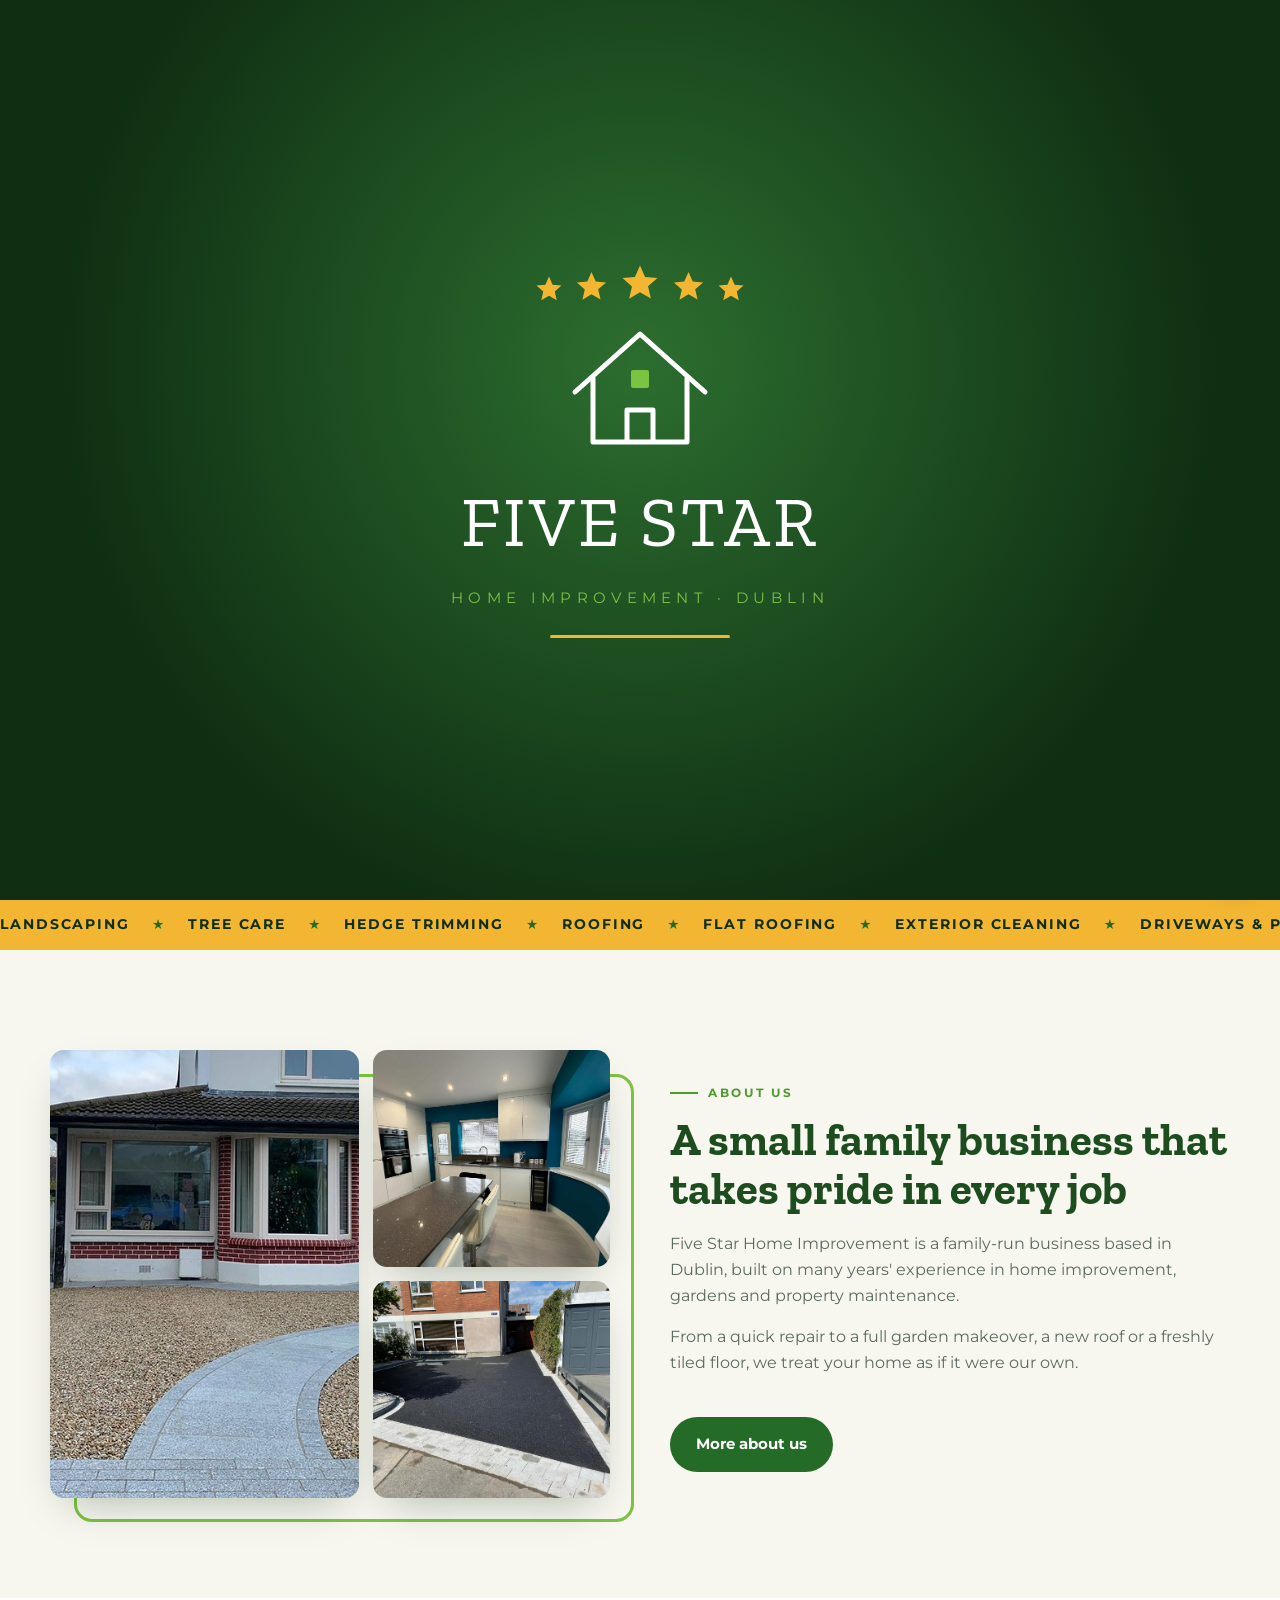
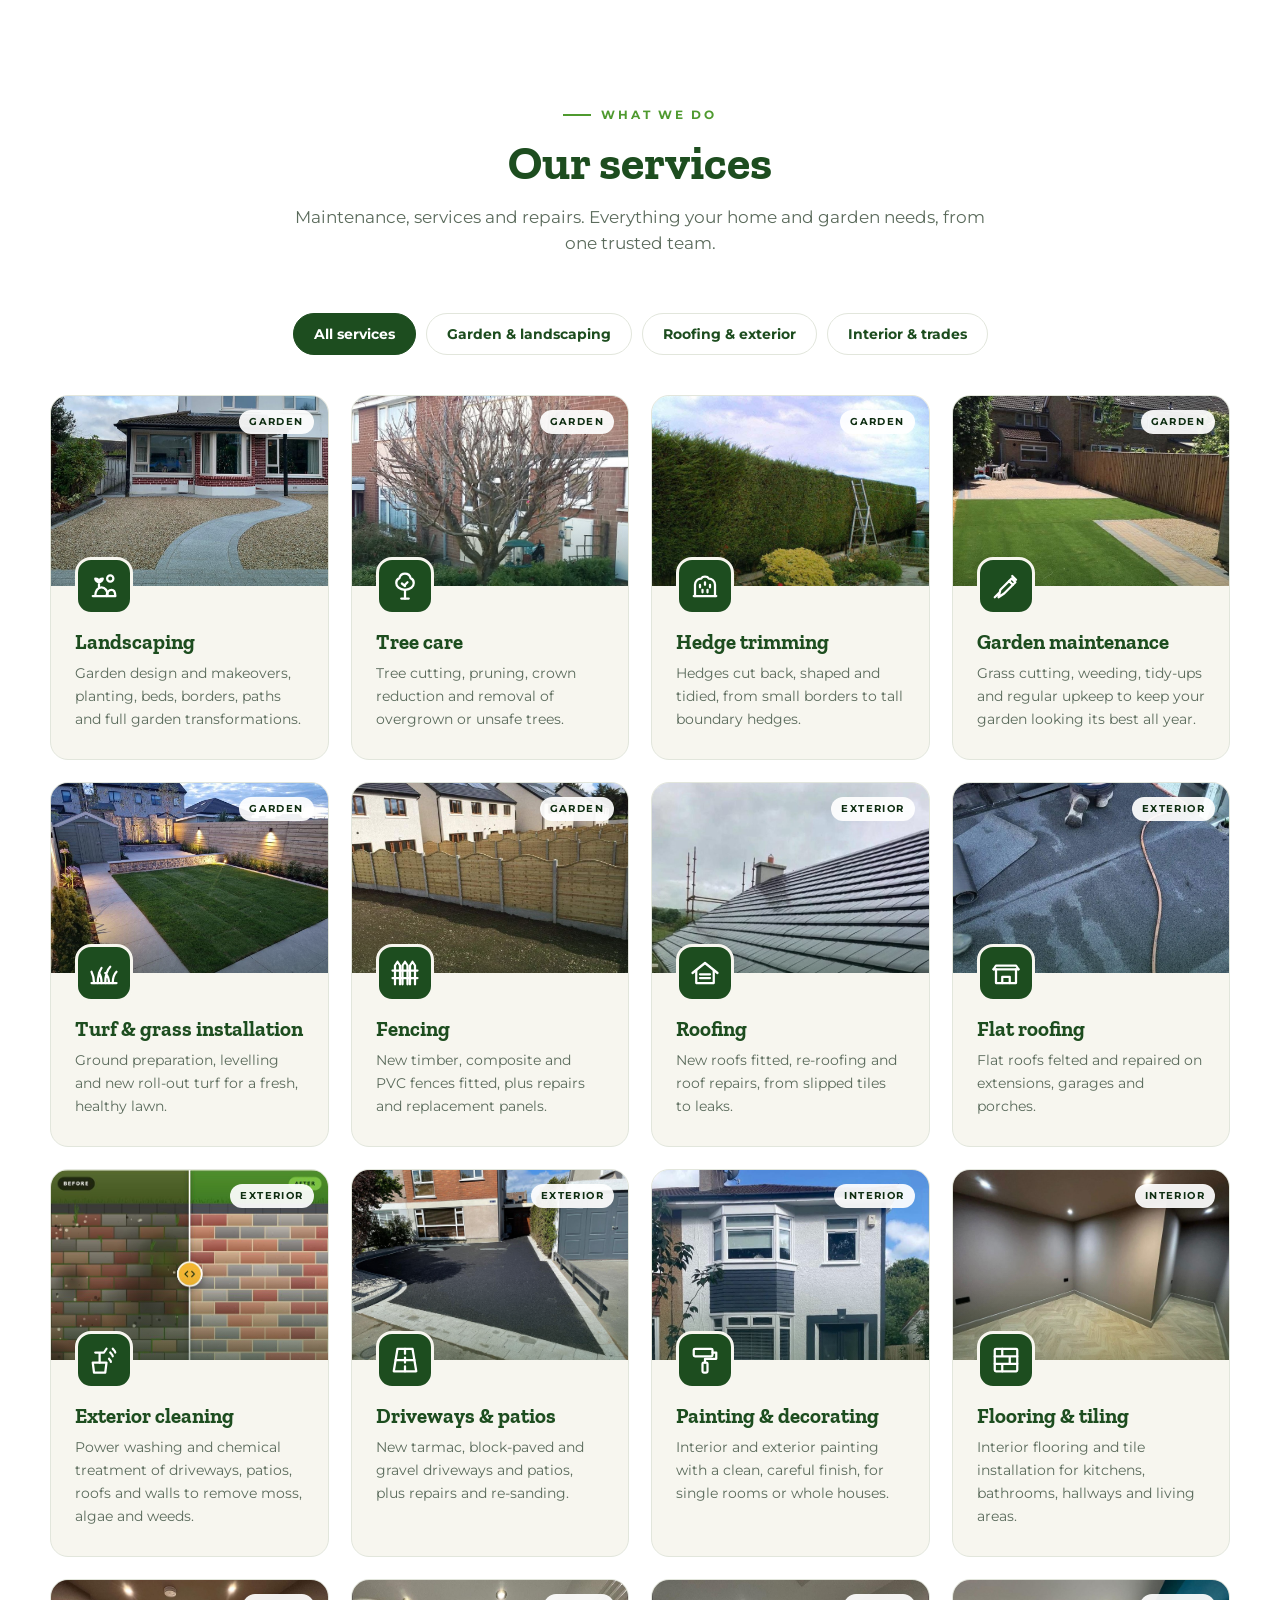
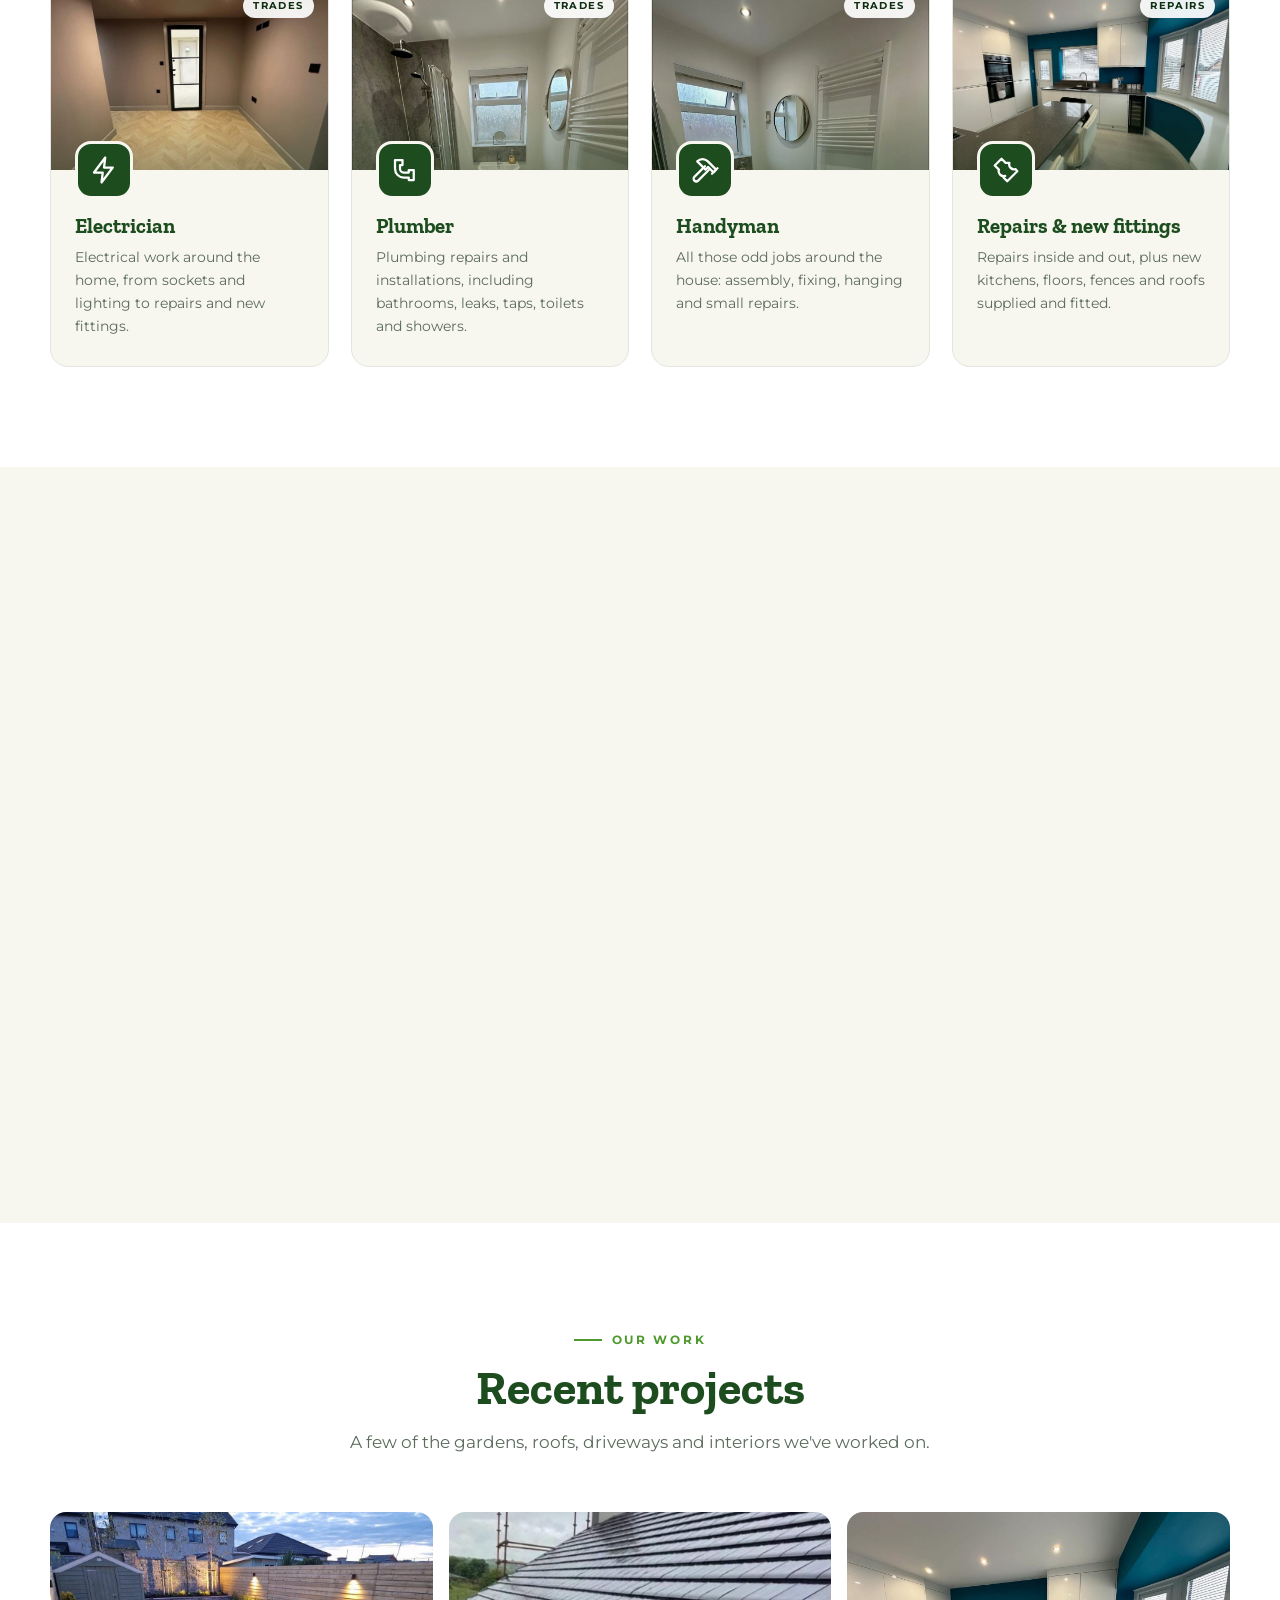
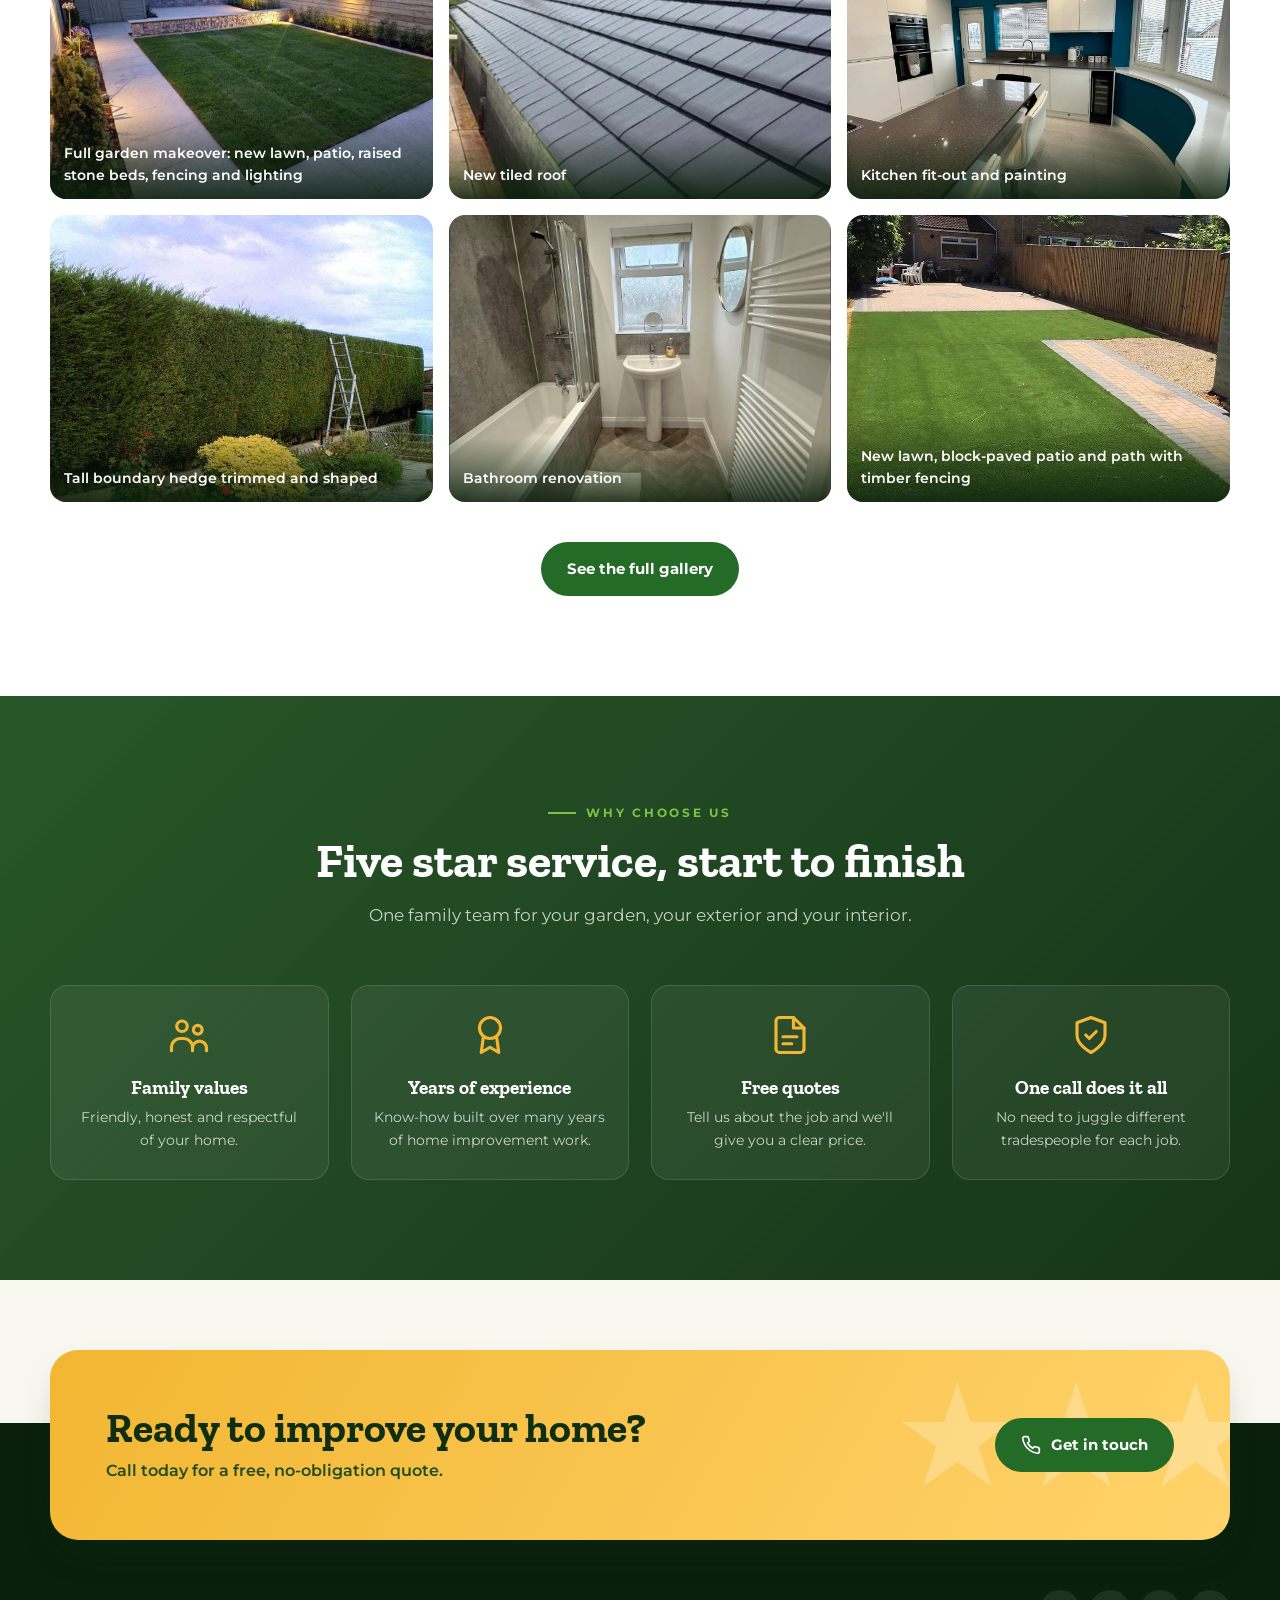
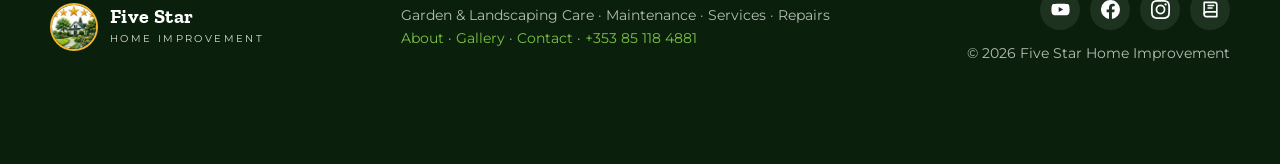
==== commit 80c9b60e: "Add sitemap.xml, canonical URLs and absolute share image for 5starhomeimprovements.ie Co-Authored-By" ====
--- a/index.html
+++ b/index.html
@@ -10,7 +10,8 @@
 <meta property="og:description" content="Five Star Home Improvement: a small family business in Dublin with many years' experience. Landscaping, tree care, hedge trimming, roofing, exterior cleaning, fencing, driveways, painting, flooring, electrical, plumbing and handyman services. Call +353 85 118 4881.">
 <meta property="og:type" content="website">
 <meta property="og:locale" content="en_IE">
-<meta property="og:image" content="assets/logo-600.jpg">
+<meta property="og:image" content="https://5starhomeimprovements.ie/assets/logo-600.jpg">
+<link rel="canonical" href="https://5starhomeimprovements.ie/">
 <meta name="geo.region" content="IE-D">
 <meta name="geo.placename" content="Dublin">
 <link rel="icon" type="image/png" href="assets/favicon.png">
@@ -19,7 +20,7 @@
 <link href="https://fonts.googleapis.com/css2?family=Zilla+Slab:wght@600;700&family=Montserrat:wght@400;500;600;700&display=swap" rel="stylesheet">
 <link rel="stylesheet" href="assets/styles.css?v=fbd80069">
 <script type="application/ld+json">
-{"@context":"https://schema.org","@type":"HomeAndConstructionBusiness","name":"Five Star Home Improvement","description":"Family-run garden, landscaping and home improvement business in Dublin.","telephone":"+353851184881","email":"Fivestarhomeimprovements701@gmail.com","image":"assets/logo-600.jpg","logo":"assets/logo-600.jpg","areaServed":[{"@type":"City","name":"Dublin"},{"@type":"AdministrativeArea","name":"County Dublin"}],"hasOfferCatalog":{"@type":"OfferCatalog","name":"Home improvement services","itemListElement":[{"@type":"Offer","itemOffered":{"@type":"Service","name":"Landscaping"}},{"@type":"Offer","itemOffered":{"@type":"Service","name":"Tree care"}},{"@type":"Offer","itemOffered":{"@type":"Service","name":"Hedge trimming"}},{"@type":"Offer","itemOffered":{"@type":"Service","name":"Garden maintenance"}},{"@type":"Offer","itemOffered":{"@type":"Service","name":"Turf & grass installation"}},{"@type":"Offer","itemOffered":{"@type":"Service","name":"Fencing"}},{"@type":"Offer","itemOffered":{"@type":"Service","name":"Roofing"}},{"@type":"Offer","itemOffered":{"@type":"Service","name":"Flat roofing"}},{"@type":"Offer","itemOffered":{"@type":"Service","name":"Exterior cleaning"}},{"@type":"Offer","itemOffered":{"@type":"Service","name":"Driveways & patios"}},{"@type":"Offer","itemOffered":{"@type":"Service","name":"Painting & decorating"}},{"@type":"Offer","itemOffered":{"@type":"Service","name":"Flooring & tiling"}},{"@type":"Offer","itemOffered":{"@type":"Service","name":"Electrician"}},{"@type":"Offer","itemOffered":{"@type":"Service","name":"Plumber"}},{"@type":"Offer","itemOffered":{"@type":"Service","name":"Handyman"}},{"@type":"Offer","itemOffered":{"@type":"Service","name":"Repairs & new fittings"}}]},"sameAs":["https://youtube.com/@fivestarhomeimprovements", "https://www.facebook.com/share/1Jaknmgypr/", "https://www.instagram.com/fivestarhomeimprobements", "https://www.goldenpages.ie/five-star-home-improvements-dublin/"],"address":{"@type":"PostalAddress","addressLocality":"Dublin","addressCountry":"IE"}}
+{"@context":"https://schema.org","@type":"HomeAndConstructionBusiness","name":"Five Star Home Improvement","description":"Family-run garden, landscaping and home improvement business in Dublin.","telephone":"+353851184881","email":"Fivestarhomeimprovements701@gmail.com","image":"https://5starhomeimprovements.ie/assets/logo-600.jpg","logo":"https://5starhomeimprovements.ie/assets/logo-600.jpg","url":"https://5starhomeimprovements.ie/","areaServed":[{"@type":"City","name":"Dublin"},{"@type":"AdministrativeArea","name":"County Dublin"}],"hasOfferCatalog":{"@type":"OfferCatalog","name":"Home improvement services","itemListElement":[{"@type":"Offer","itemOffered":{"@type":"Service","name":"Landscaping"}},{"@type":"Offer","itemOffered":{"@type":"Service","name":"Tree care"}},{"@type":"Offer","itemOffered":{"@type":"Service","name":"Hedge trimming"}},{"@type":"Offer","itemOffered":{"@type":"Service","name":"Garden maintenance"}},{"@type":"Offer","itemOffered":{"@type":"Service","name":"Turf & grass installation"}},{"@type":"Offer","itemOffered":{"@type":"Service","name":"Fencing"}},{"@type":"Offer","itemOffered":{"@type":"Service","name":"Roofing"}},{"@type":"Offer","itemOffered":{"@type":"Service","name":"Flat roofing"}},{"@type":"Offer","itemOffered":{"@type":"Service","name":"Exterior cleaning"}},{"@type":"Offer","itemOffered":{"@type":"Service","name":"Driveways & patios"}},{"@type":"Offer","itemOffered":{"@type":"Service","name":"Painting & decorating"}},{"@type":"Offer","itemOffered":{"@type":"Service","name":"Flooring & tiling"}},{"@type":"Offer","itemOffered":{"@type":"Service","name":"Electrician"}},{"@type":"Offer","itemOffered":{"@type":"Service","name":"Plumber"}},{"@type":"Offer","itemOffered":{"@type":"Service","name":"Handyman"}},{"@type":"Offer","itemOffered":{"@type":"Service","name":"Repairs & new fittings"}}]},"sameAs":["https://youtube.com/@fivestarhomeimprovements", "https://www.facebook.com/share/1Jaknmgypr/", "https://www.instagram.com/fivestarhomeimprobements", "https://www.goldenpages.ie/five-star-home-improvements-dublin/"],"address":{"@type":"PostalAddress","addressLocality":"Dublin","addressCountry":"IE"}}
 </script>
 </head>
 <body class="loading">
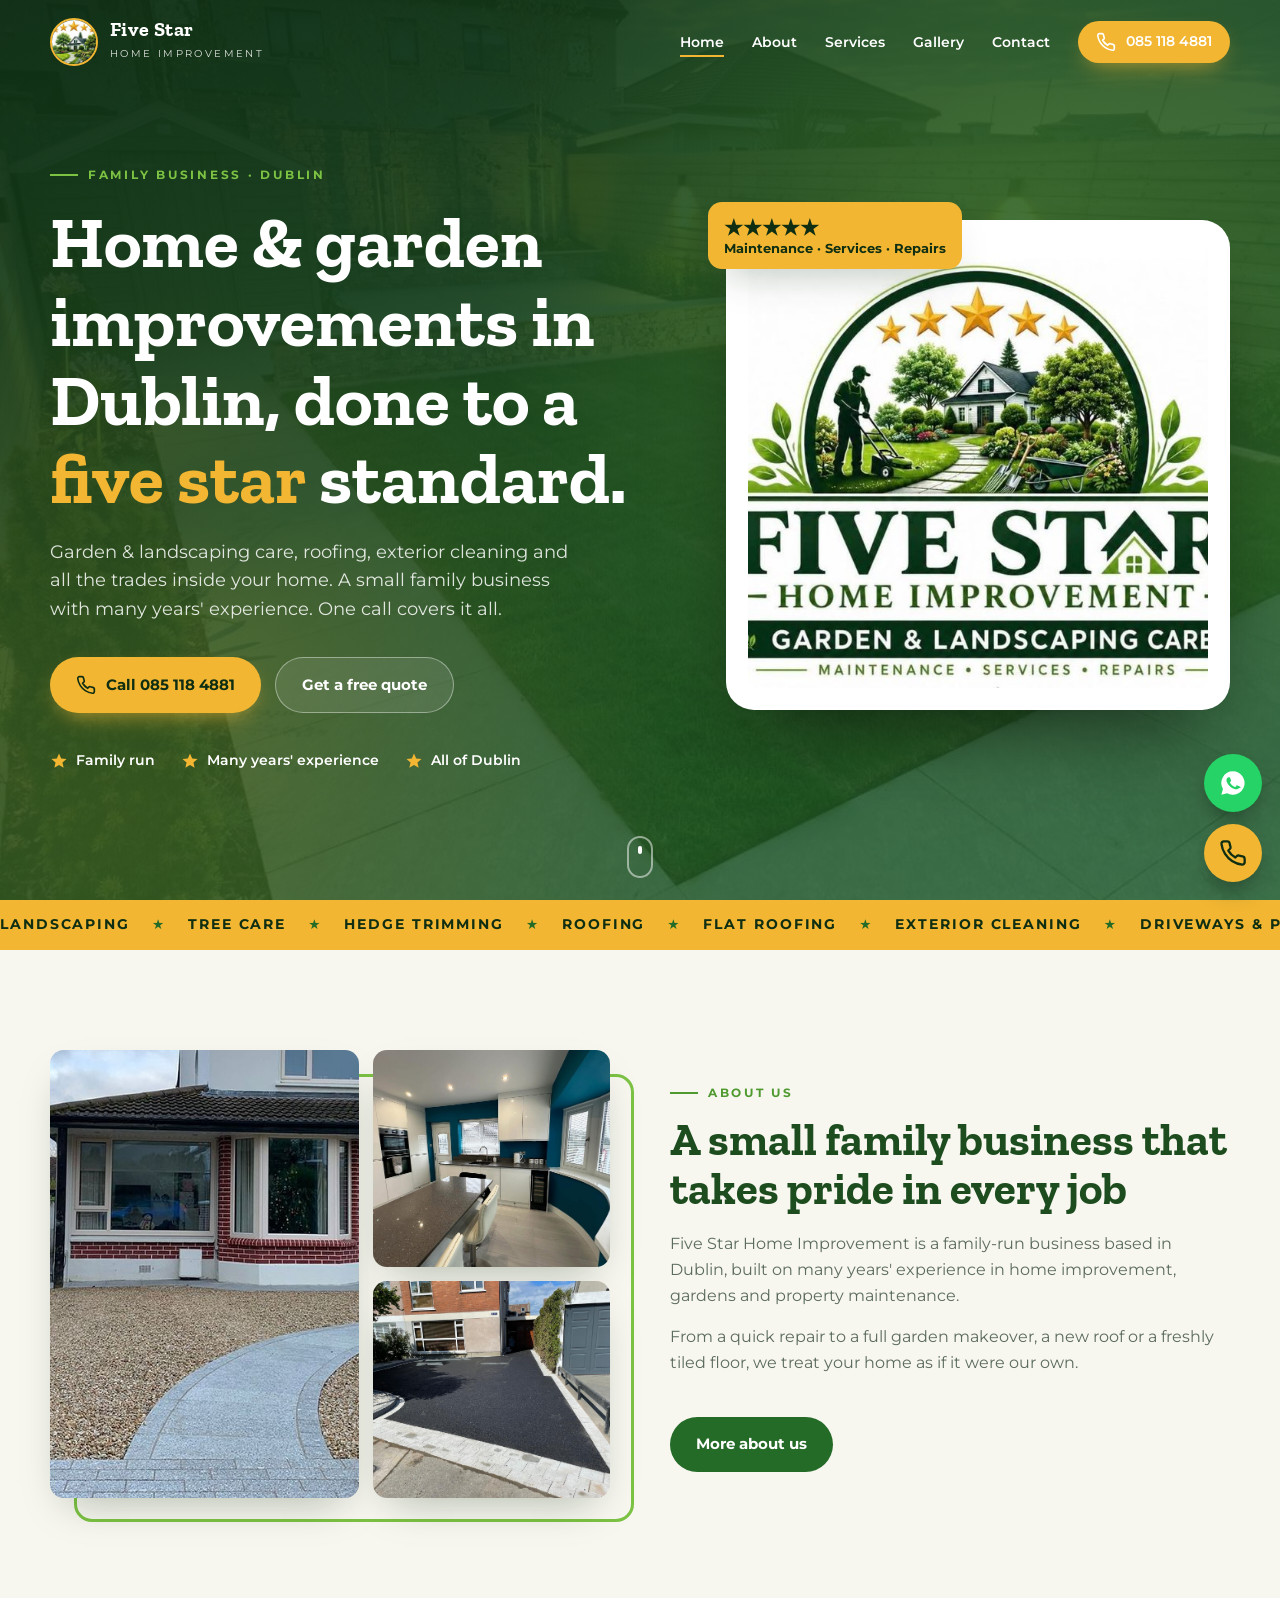
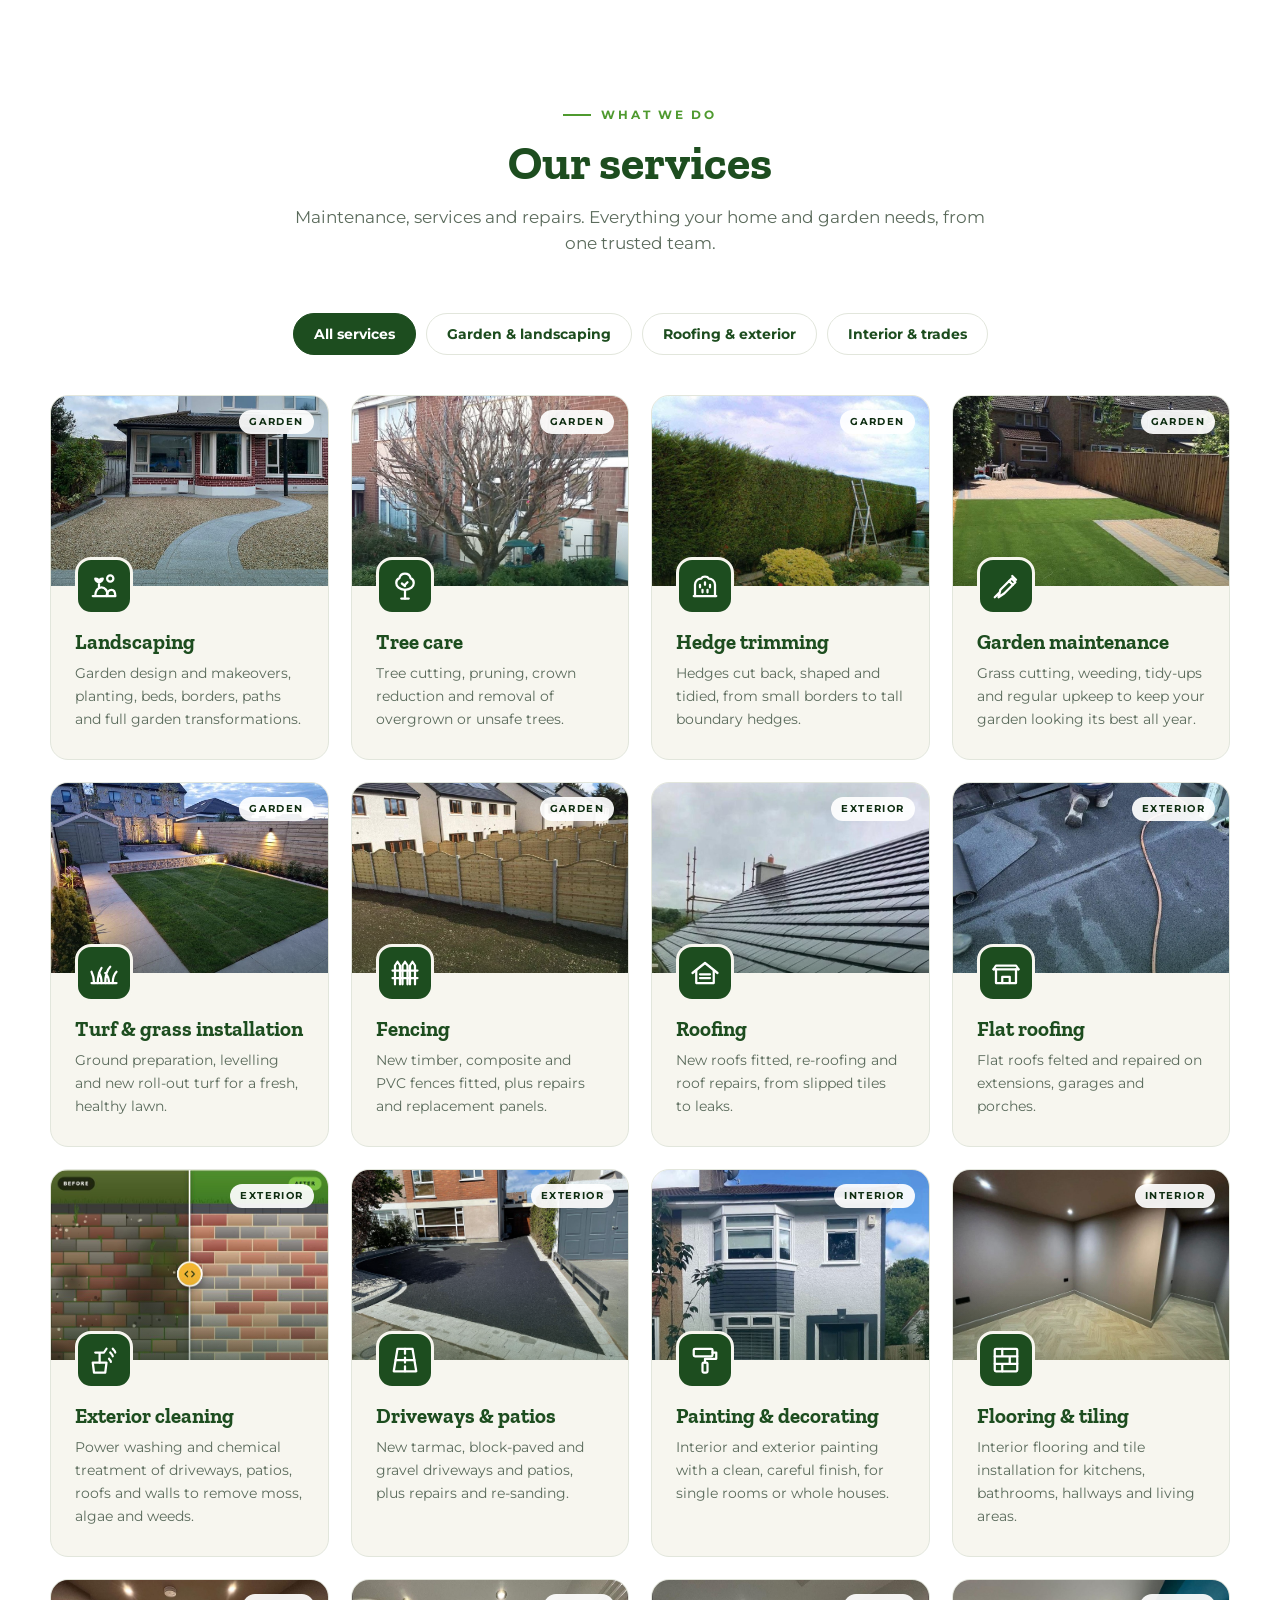
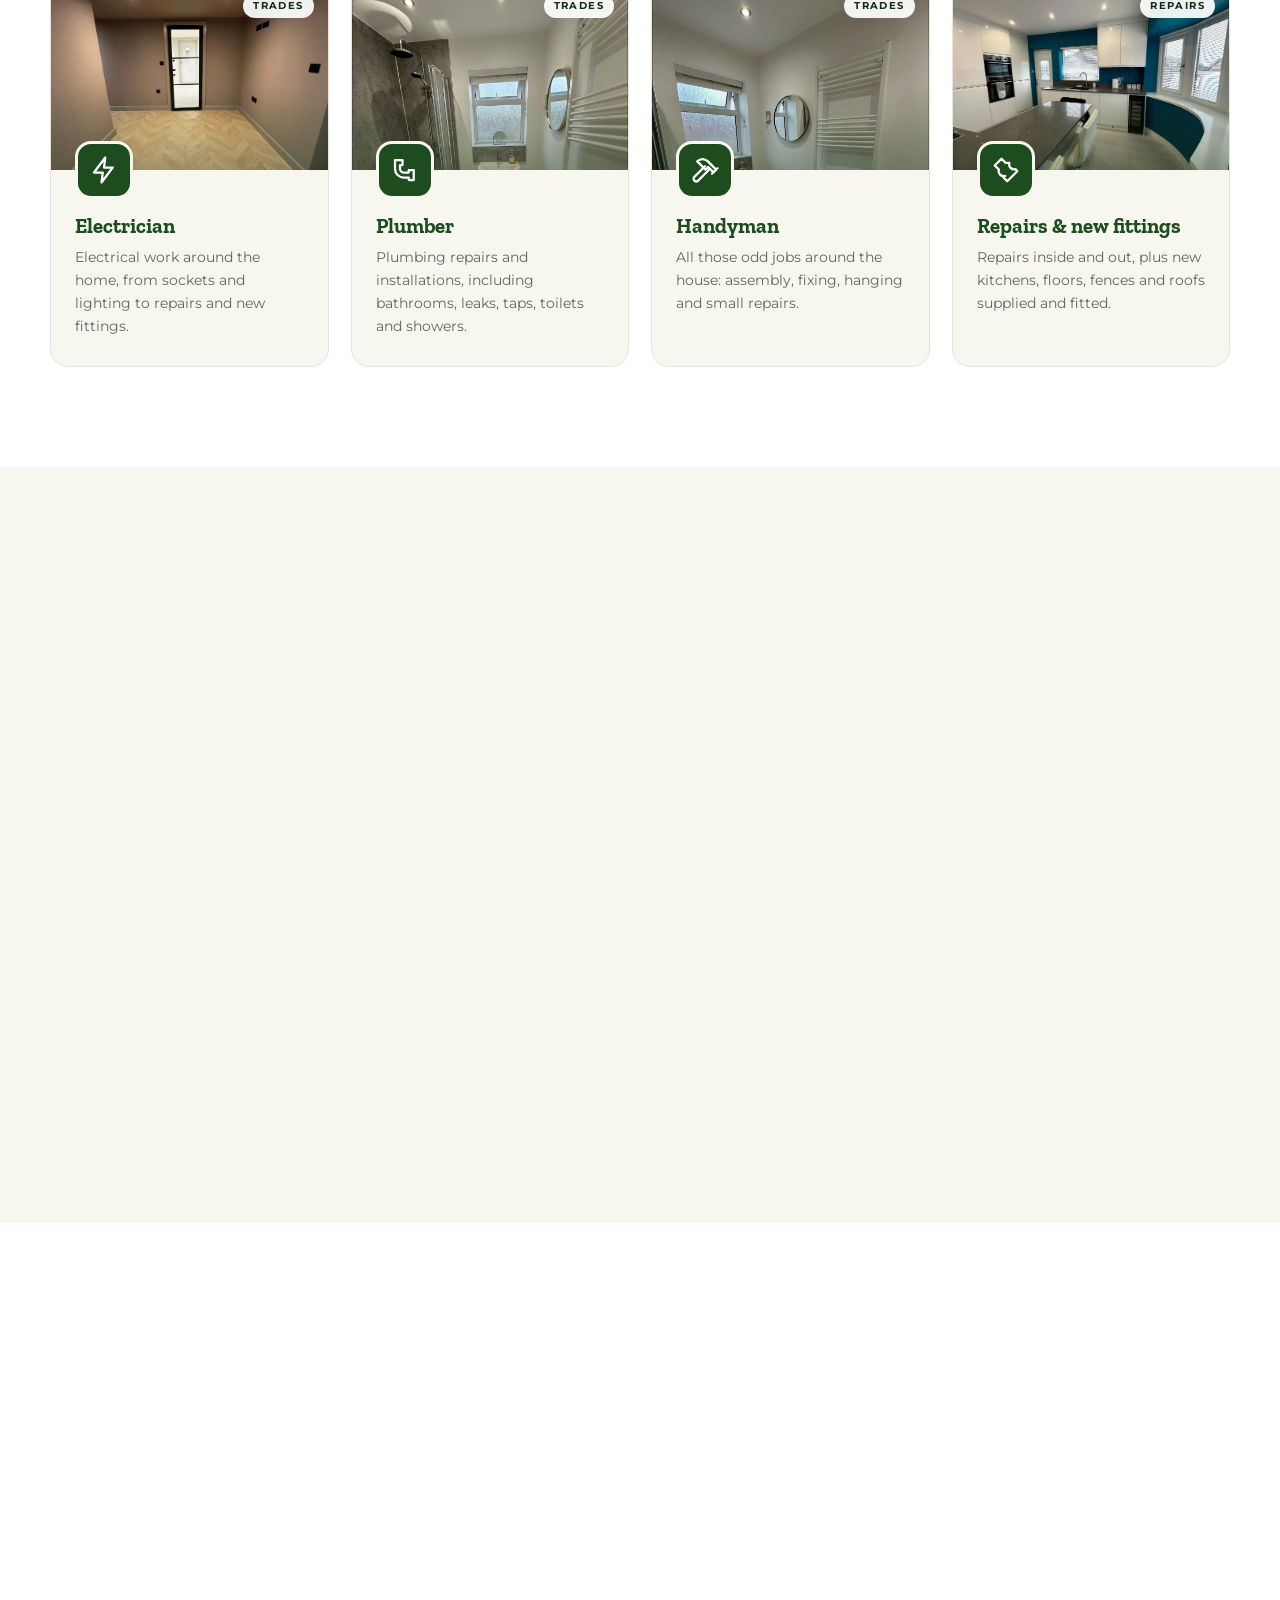
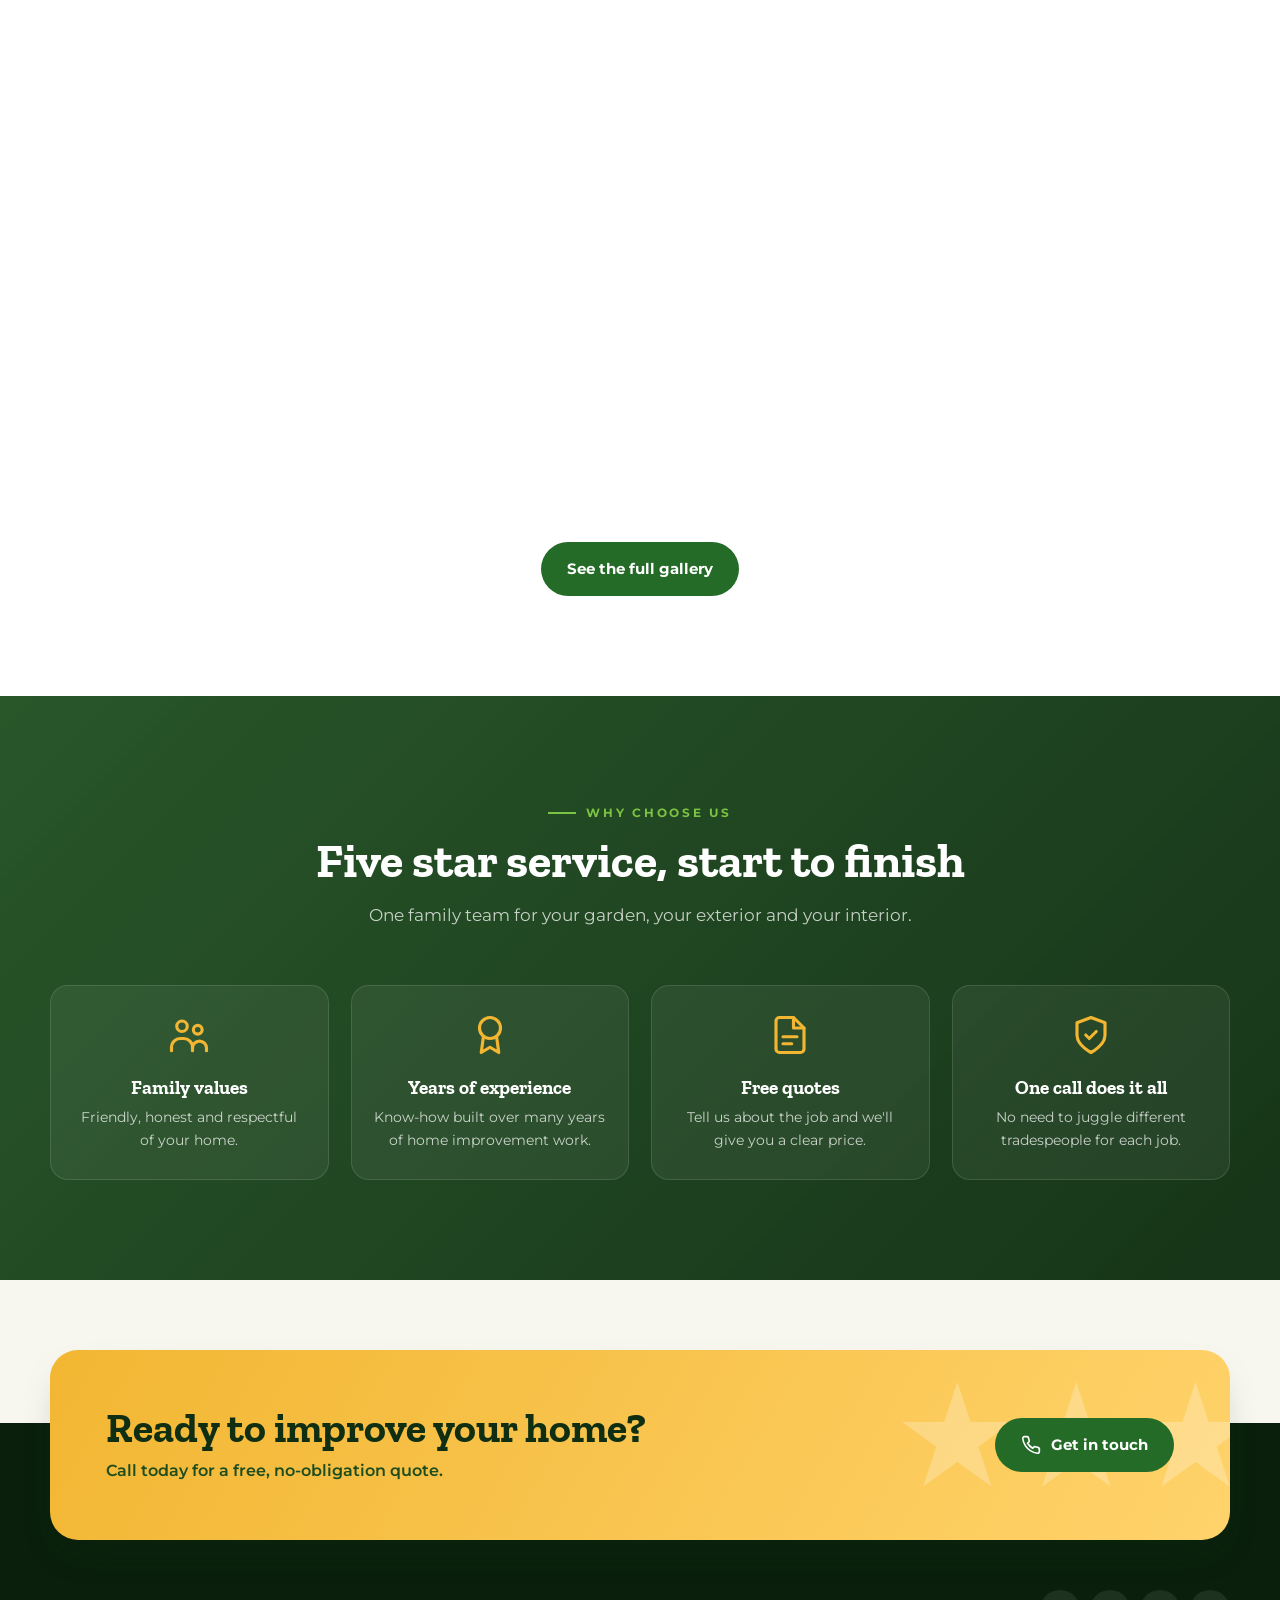
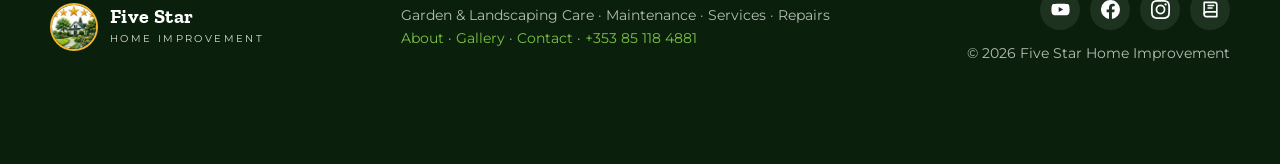
==== commit 8fb6e939: "Quote form: show Web3Forms error detail, optional email, safer honeypot Only send fields Web3Forms e" ====
--- a/index.html
+++ b/index.html
@@ -18,7 +18,7 @@
 <link rel="preconnect" href="https://fonts.googleapis.com">
 <link rel="preconnect" href="https://fonts.gstatic.com" crossorigin>
 <link href="https://fonts.googleapis.com/css2?family=Zilla+Slab:wght@600;700&family=Montserrat:wght@400;500;600;700&display=swap" rel="stylesheet">
-<link rel="stylesheet" href="assets/styles.css?v=fbd80069">
+<link rel="stylesheet" href="assets/styles.css?v=0e8ac436">
 <script type="application/ld+json">
 {"@context":"https://schema.org","@type":"HomeAndConstructionBusiness","name":"Five Star Home Improvement","description":"Family-run garden, landscaping and home improvement business in Dublin.","telephone":"+353851184881","email":"Fivestarhomeimprovements701@gmail.com","image":"https://5starhomeimprovements.ie/assets/logo-600.jpg","logo":"https://5starhomeimprovements.ie/assets/logo-600.jpg","url":"https://5starhomeimprovements.ie/","areaServed":[{"@type":"City","name":"Dublin"},{"@type":"AdministrativeArea","name":"County Dublin"}],"hasOfferCatalog":{"@type":"OfferCatalog","name":"Home improvement services","itemListElement":[{"@type":"Offer","itemOffered":{"@type":"Service","name":"Landscaping"}},{"@type":"Offer","itemOffered":{"@type":"Service","name":"Tree care"}},{"@type":"Offer","itemOffered":{"@type":"Service","name":"Hedge trimming"}},{"@type":"Offer","itemOffered":{"@type":"Service","name":"Garden maintenance"}},{"@type":"Offer","itemOffered":{"@type":"Service","name":"Turf & grass installation"}},{"@type":"Offer","itemOffered":{"@type":"Service","name":"Fencing"}},{"@type":"Offer","itemOffered":{"@type":"Service","name":"Roofing"}},{"@type":"Offer","itemOffered":{"@type":"Service","name":"Flat roofing"}},{"@type":"Offer","itemOffered":{"@type":"Service","name":"Exterior cleaning"}},{"@type":"Offer","itemOffered":{"@type":"Service","name":"Driveways & patios"}},{"@type":"Offer","itemOffered":{"@type":"Service","name":"Painting & decorating"}},{"@type":"Offer","itemOffered":{"@type":"Service","name":"Flooring & tiling"}},{"@type":"Offer","itemOffered":{"@type":"Service","name":"Electrician"}},{"@type":"Offer","itemOffered":{"@type":"Service","name":"Plumber"}},{"@type":"Offer","itemOffered":{"@type":"Service","name":"Handyman"}},{"@type":"Offer","itemOffered":{"@type":"Service","name":"Repairs & new fittings"}}]},"sameAs":["https://youtube.com/@fivestarhomeimprovements", "https://www.facebook.com/share/1Jaknmgypr/", "https://www.instagram.com/fivestarhomeimprobements", "https://www.goldenpages.ie/five-star-home-improvements-dublin/"],"address":{"@type":"PostalAddress","addressLocality":"Dublin","addressCountry":"IE"}}
 </script>
@@ -82,17 +82,17 @@
 
 <header id="top">
   <div class="wrap nav">
-    <a href="index.html" class="brand" aria-label="Five Star Home Improvement home">
+    <a href="/" class="brand" aria-label="Five Star Home Improvement home">
       <img src="assets/favicon.png" alt="">
       <span><b>Five Star</b><small>Home Improvement</small></span>
     </a>
     <button class="burger" aria-label="Open menu" aria-expanded="false"><span></span><span></span><span></span></button>
     <ul class="menu">
-      <li><a href="index.html" aria-current="page">Home</a></li>
-      <li><a href="about.html">About</a></li>
-      <li><a href="index.html#services">Services</a></li>
-      <li><a href="gallery.html">Gallery</a></li>
-      <li><a href="contact.html">Contact</a></li>
+      <li><a href="/" aria-current="page">Home</a></li>
+      <li><a href="/about">About</a></li>
+      <li><a href="/#services">Services</a></li>
+      <li><a href="/gallery">Gallery</a></li>
+      <li><a href="/contact">Contact</a></li>
       <li><a href="tel:+353851184881" class="btn btn-gold"><svg><use href="#i-phone" fill="none" stroke="currentColor" stroke-width="2"/></svg>085 118 4881</a></li>
     </ul>
   </div>
@@ -109,7 +109,7 @@
       <p class="lead reveal d2">Garden &amp; landscaping care, roofing, exterior cleaning and all the trades inside your home. A small family business with many years' experience. One call covers it all.</p>
       <div class="hero-cta reveal d3">
         <a href="tel:+353851184881" class="btn btn-gold"><svg><use href="#i-phone" fill="none" stroke="currentColor" stroke-width="2"/></svg>Call 085 118 4881</a>
-        <a href="contact.html" class="btn btn-ghost">Get a free quote</a>
+        <a href="/contact" class="btn btn-ghost">Get a free quote</a>
       </div>
       <ul class="hero-points reveal d3">
         <li><svg><use href="#star"/></svg>Family run</li>
@@ -149,7 +149,7 @@
       <h2 class="reveal d1">A small family business that takes pride in every job</h2>
       <p class="reveal d1">Five Star Home Improvement is a family-run business based in Dublin, built on many years' experience in home improvement, gardens and property maintenance.</p>
       <p class="reveal d2">From a quick repair to a full garden makeover, a new roof or a freshly tiled floor, we treat your home as if it were our own.</p>
-      <a href="about.html" class="btn btn-green about-more reveal d3">More about us</a>
+      <a href="/about" class="btn btn-green about-more reveal d3">More about us</a>
     </div>
   </div>
 </section>
@@ -202,7 +202,7 @@
         <li><svg><use href="#star"/></svg>Moss, algae &amp; weed treatment</li>
         <li><svg><use href="#star"/></svg>Re-sanding &amp; sealing</li>
       </ul>
-      <a href="contact.html" class="btn btn-green reveal d3">Book a clean</a>
+      <a href="/contact" class="btn btn-green reveal d3">Book a clean</a>
     </div>
     <div class="reveal d1">
       <div class="ba" id="ba" style="--x:100%">
@@ -228,14 +228,14 @@
       <p class="reveal d2">A few of the gardens, roofs, driveways and interiors we've worked on.</p>
     </div>
     <div class="gal-preview">
-      <a class="reveal" href="gallery.html"><img src="assets/work/garden-lit.jpg" alt="Full garden makeover: new lawn, patio, raised stone beds, fencing and lighting" loading="lazy"><span>Full garden makeover: new lawn, patio, raised stone beds, fencing and lighting</span></a>
-      <a class="reveal" href="gallery.html"><img src="assets/work/roof-tiles.jpg" alt="New tiled roof" loading="lazy"><span>New tiled roof</span></a>
-      <a class="reveal" href="gallery.html"><img src="assets/work/kitchen.jpg" alt="Kitchen fit-out and painting" loading="lazy"><span>Kitchen fit-out and painting</span></a>
-      <a class="reveal" href="gallery.html"><img src="assets/work/hedge.jpg" alt="Tall boundary hedge trimmed and shaped" loading="lazy"><span>Tall boundary hedge trimmed and shaped</span></a>
-      <a class="reveal" href="gallery.html"><img src="assets/work/bathroom-1.jpg" alt="Bathroom renovation" loading="lazy"><span>Bathroom renovation</span></a>
-      <a class="reveal" href="gallery.html"><img src="assets/work/lawn-patio.jpg" alt="New lawn, block-paved patio and path with timber fencing" loading="lazy"><span>New lawn, block-paved patio and path with timber fencing</span></a>
-    </div>
-    <div class="center-btn reveal"><a href="gallery.html" class="btn btn-green">See the full gallery</a></div>
+      <a class="reveal" href="/gallery"><img src="assets/work/garden-lit.jpg" alt="Full garden makeover: new lawn, patio, raised stone beds, fencing and lighting" loading="lazy"><span>Full garden makeover: new lawn, patio, raised stone beds, fencing and lighting</span></a>
+      <a class="reveal" href="/gallery"><img src="assets/work/roof-tiles.jpg" alt="New tiled roof" loading="lazy"><span>New tiled roof</span></a>
+      <a class="reveal" href="/gallery"><img src="assets/work/kitchen.jpg" alt="Kitchen fit-out and painting" loading="lazy"><span>Kitchen fit-out and painting</span></a>
+      <a class="reveal" href="/gallery"><img src="assets/work/hedge.jpg" alt="Tall boundary hedge trimmed and shaped" loading="lazy"><span>Tall boundary hedge trimmed and shaped</span></a>
+      <a class="reveal" href="/gallery"><img src="assets/work/bathroom-1.jpg" alt="Bathroom renovation" loading="lazy"><span>Bathroom renovation</span></a>
+      <a class="reveal" href="/gallery"><img src="assets/work/lawn-patio.jpg" alt="New lawn, block-paved patio and path with timber fencing" loading="lazy"><span>New lawn, block-paved patio and path with timber fencing</span></a>
+    </div>
+    <div class="center-btn reveal"><a href="/gallery" class="btn btn-green">See the full gallery</a></div>
   </div>
 </section>
 
@@ -265,7 +265,7 @@
         <h2>Ready to improve your home?</h2>
         <p>Call today for a free, no-obligation quote.</p>
       </div>
-      <a href="contact.html" class="btn btn-green"><svg><use href="#i-phone" fill="none" stroke="currentColor" stroke-width="2"/></svg>Get in touch</a>
+      <a href="/contact" class="btn btn-green"><svg><use href="#i-phone" fill="none" stroke="currentColor" stroke-width="2"/></svg>Get in touch</a>
     </div>
   </div>
 </section>
@@ -273,8 +273,8 @@
 
 <footer>
   <div class="wrap foot">
-    <a href="index.html" class="brand"><img src="assets/favicon.png" alt=""><span><b>Five Star</b><small>Home Improvement</small></span></a>
-    <div>Garden &amp; Landscaping Care · Maintenance · Services · Repairs<br><a href="about.html">About</a> · <a href="gallery.html">Gallery</a> · <a href="contact.html">Contact</a> · <a href="tel:+353851184881">+353 85 118 4881</a></div>
+    <a href="/" class="brand"><img src="assets/favicon.png" alt=""><span><b>Five Star</b><small>Home Improvement</small></span></a>
+    <div>Garden &amp; Landscaping Care · Maintenance · Services · Repairs<br><a href="/about">About</a> · <a href="/gallery">Gallery</a> · <a href="/contact">Contact</a> · <a href="tel:+353851184881">+353 85 118 4881</a></div>
     <div class="foot-end"><div class="social"><a href="https://youtube.com/@fivestarhomeimprovements" target="_blank" rel="noopener" aria-label="YouTube" title="YouTube"><svg><use href="#so-yt"/></svg></a><a href="https://www.facebook.com/share/1Jaknmgypr/" target="_blank" rel="noopener" aria-label="Facebook" title="Facebook"><svg><use href="#so-fb"/></svg></a><a href="https://www.instagram.com/fivestarhomeimprobements" target="_blank" rel="noopener" aria-label="Instagram" title="Instagram"><svg><use href="#so-ig"/></svg></a><a href="https://www.goldenpages.ie/five-star-home-improvements-dublin/" target="_blank" rel="noopener" aria-label="Golden Pages" title="Golden Pages"><svg><use href="#so-gp"/></svg></a></div><span>© <span id="yr"></span> Five Star Home Improvement</span></div>
   </div>
 </footer>
@@ -284,6 +284,6 @@
   <a class="ph" href="tel:+353851184881" aria-label="Call us"><svg><use href="#i-phone"/></svg></a>
 </div>
 
-<script src="assets/site.js?v=b4bed1d6"></script>
+<script src="assets/site.js?v=60343353"></script>
 </body>
 </html>
--- a/assets/styles.css
+++ b/assets/styles.css
@@ -316,6 +316,8 @@
 .form-status.sending{background:var(--cream);color:var(--muted)}
 .form-status.ok{background:#e7f5dc;color:var(--green-800)}
 .form-status.err{background:#fdecea;color:#8a1c12}
+.err-detail{display:block;margin-top:6px;font-weight:500;font-size:.75rem;opacity:.8}
+.opt{font-weight:500;color:var(--muted)}
 
 /* Social links */
 .social{display:flex;gap:10px;align-items:center;flex-wrap:wrap}
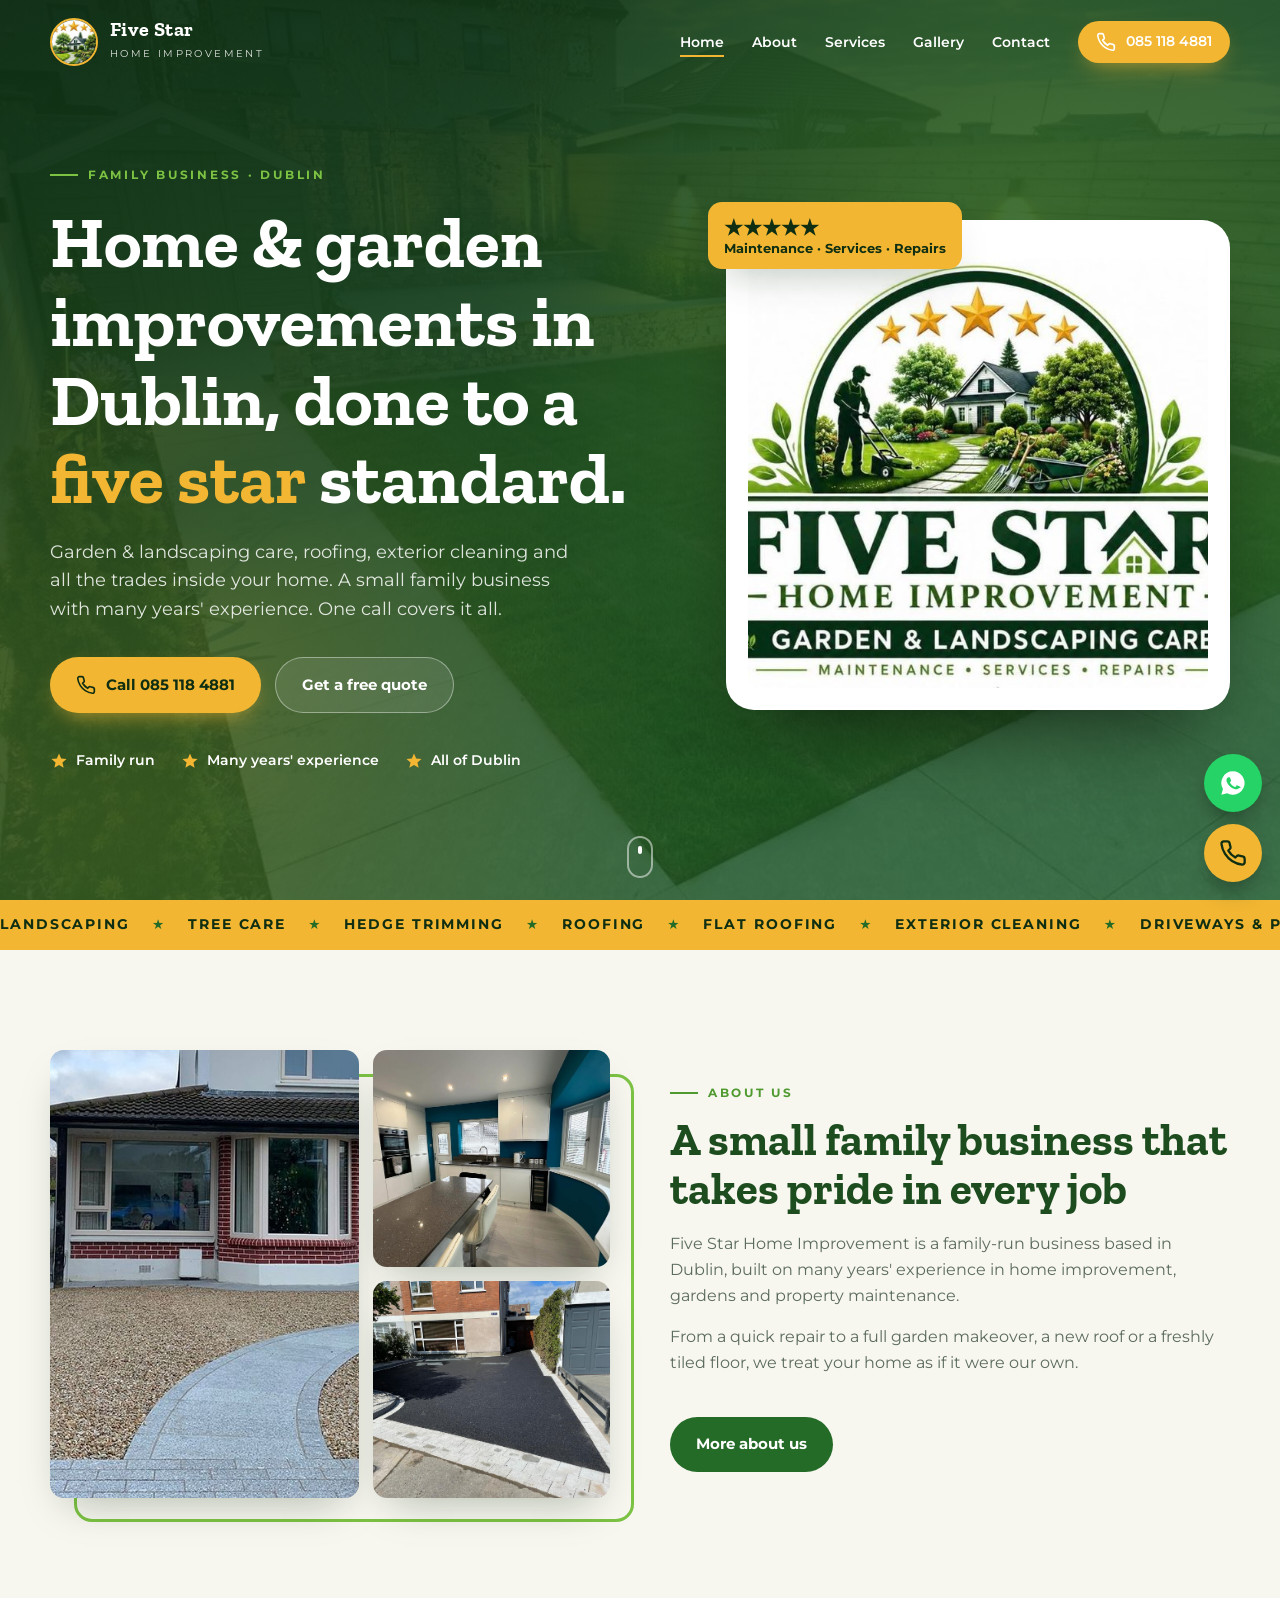
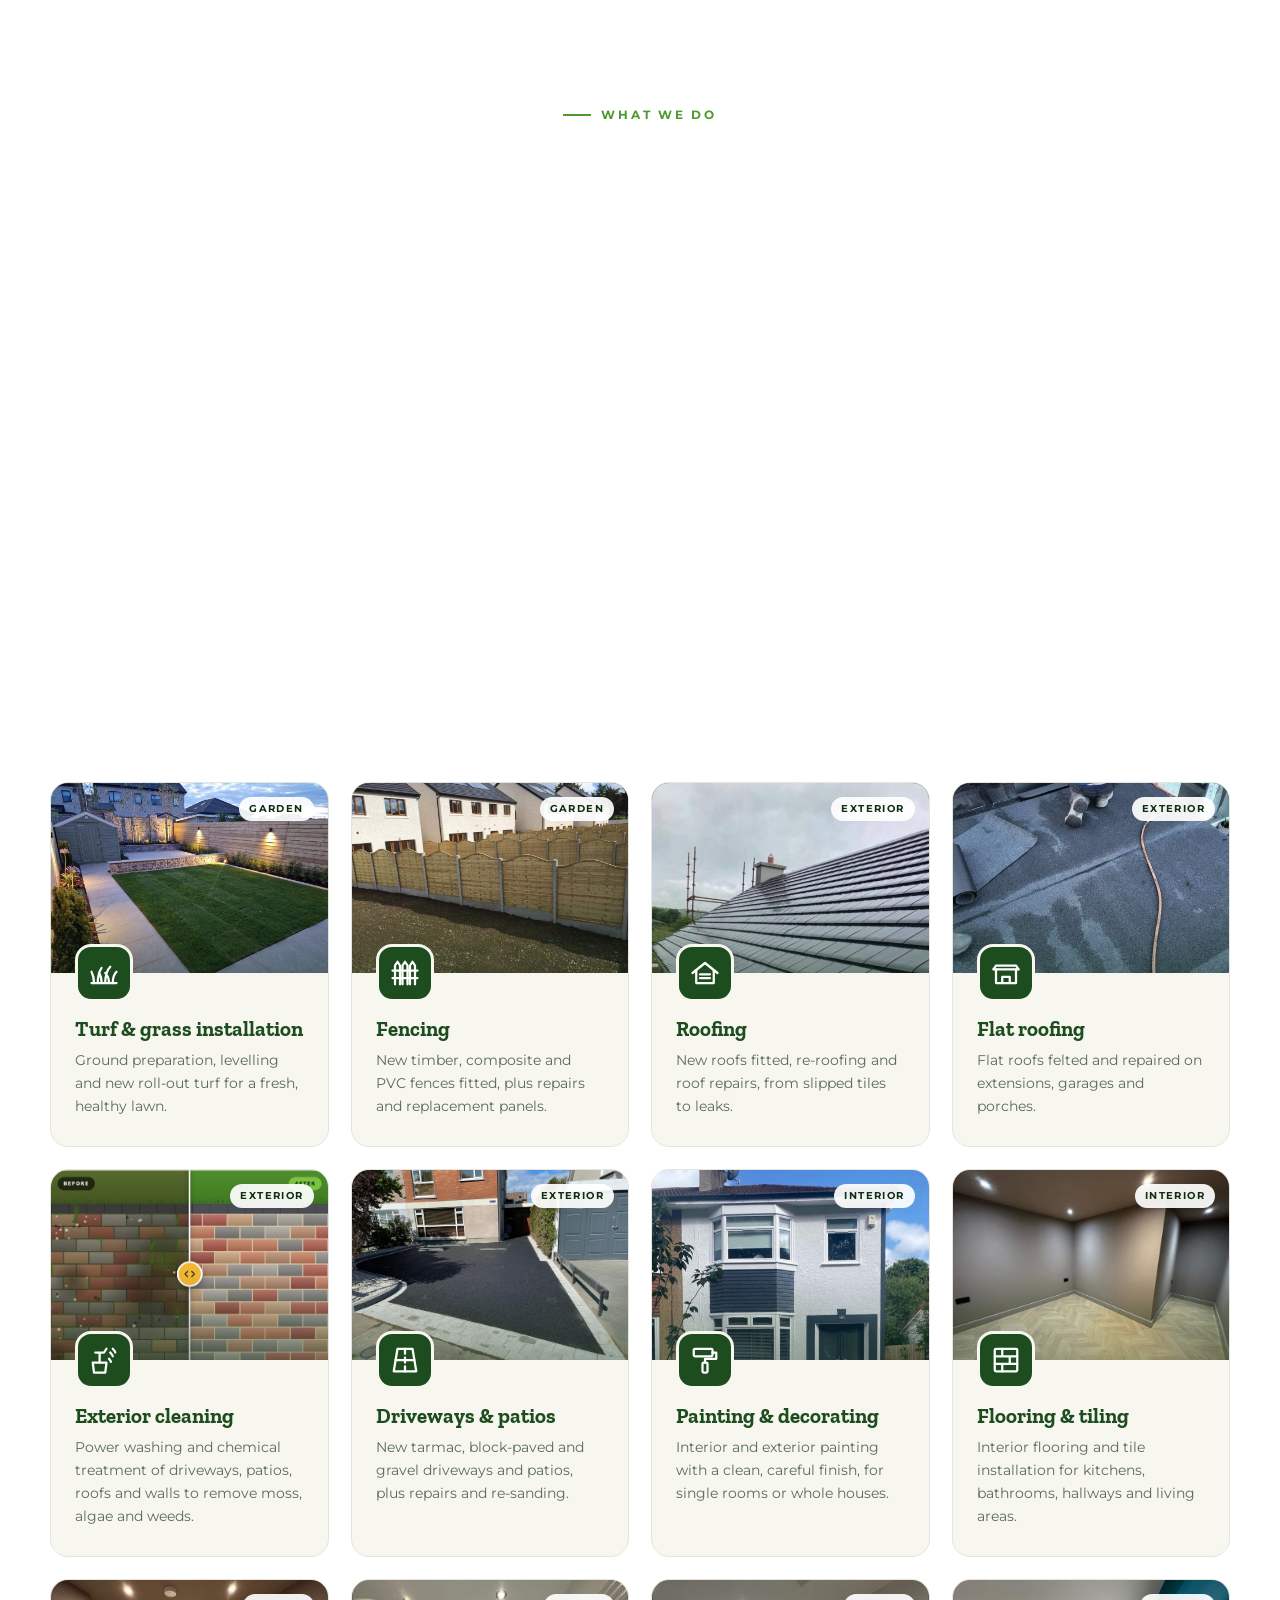
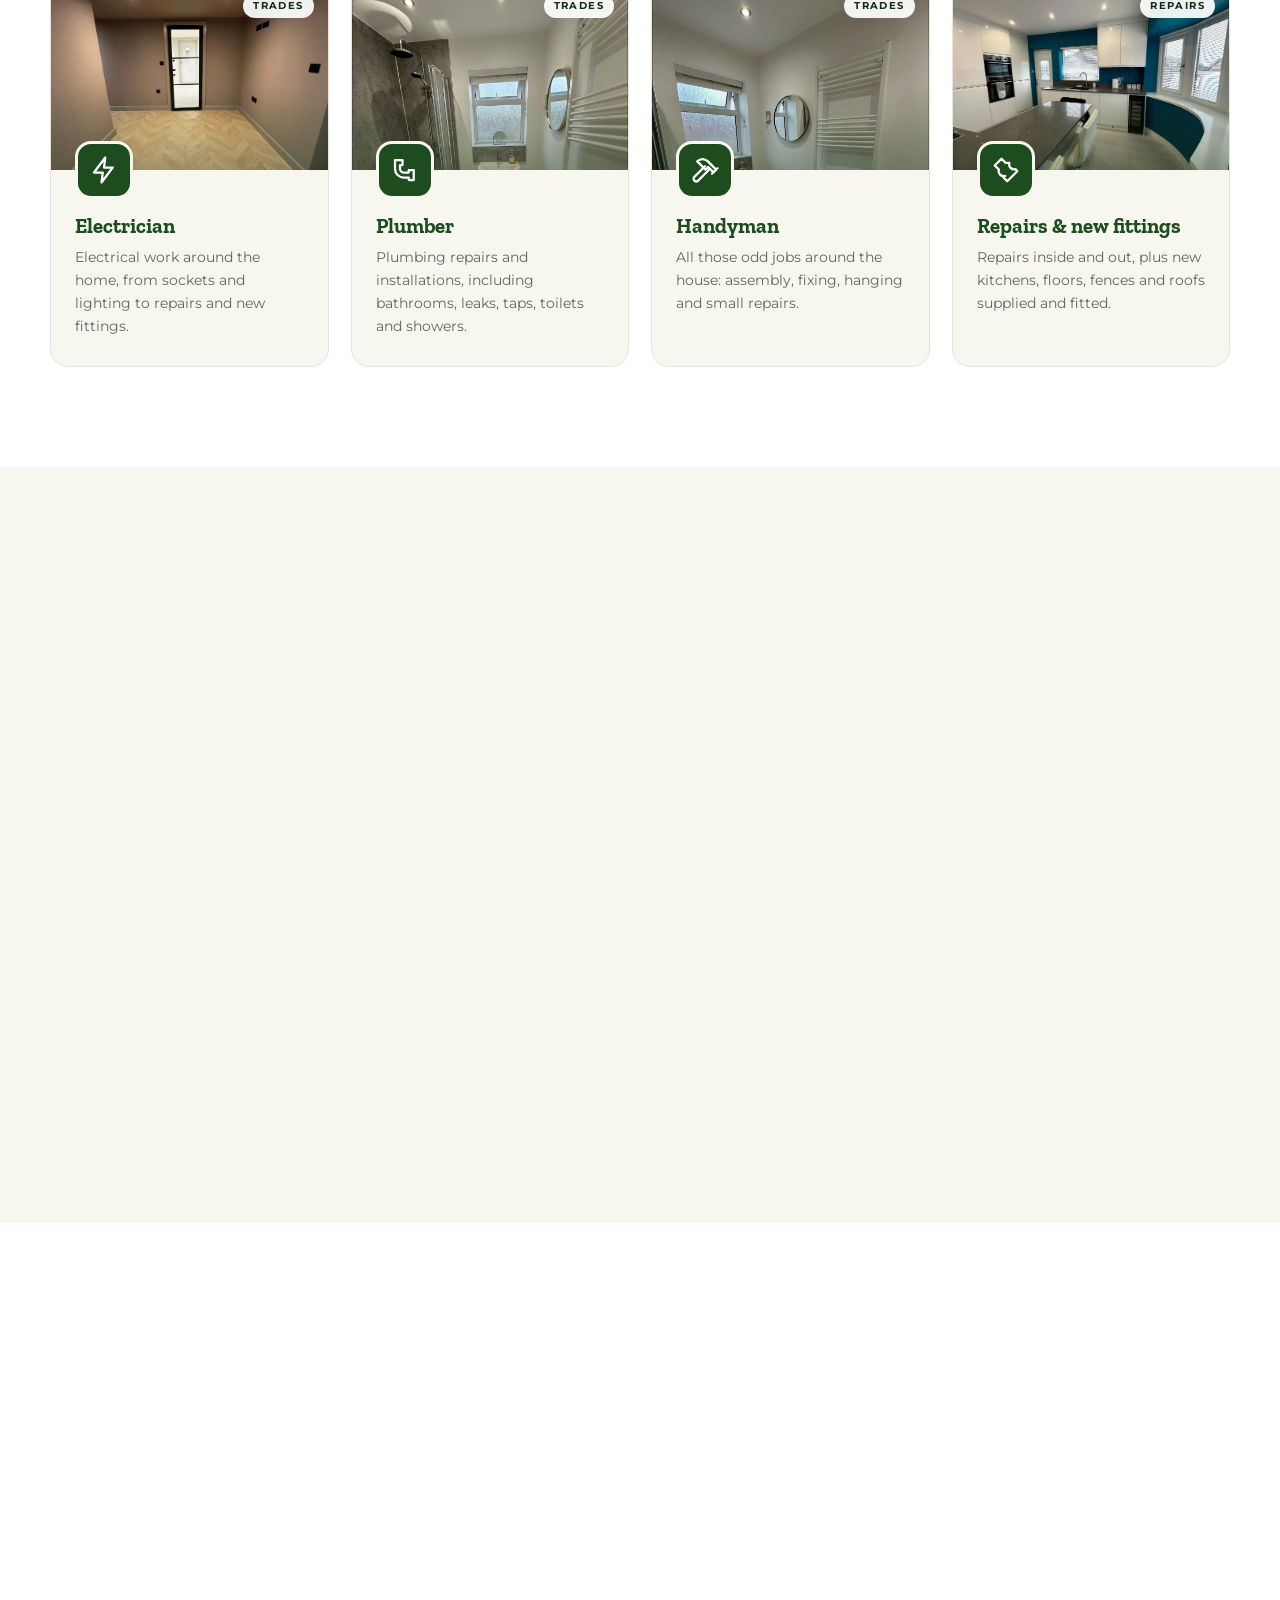
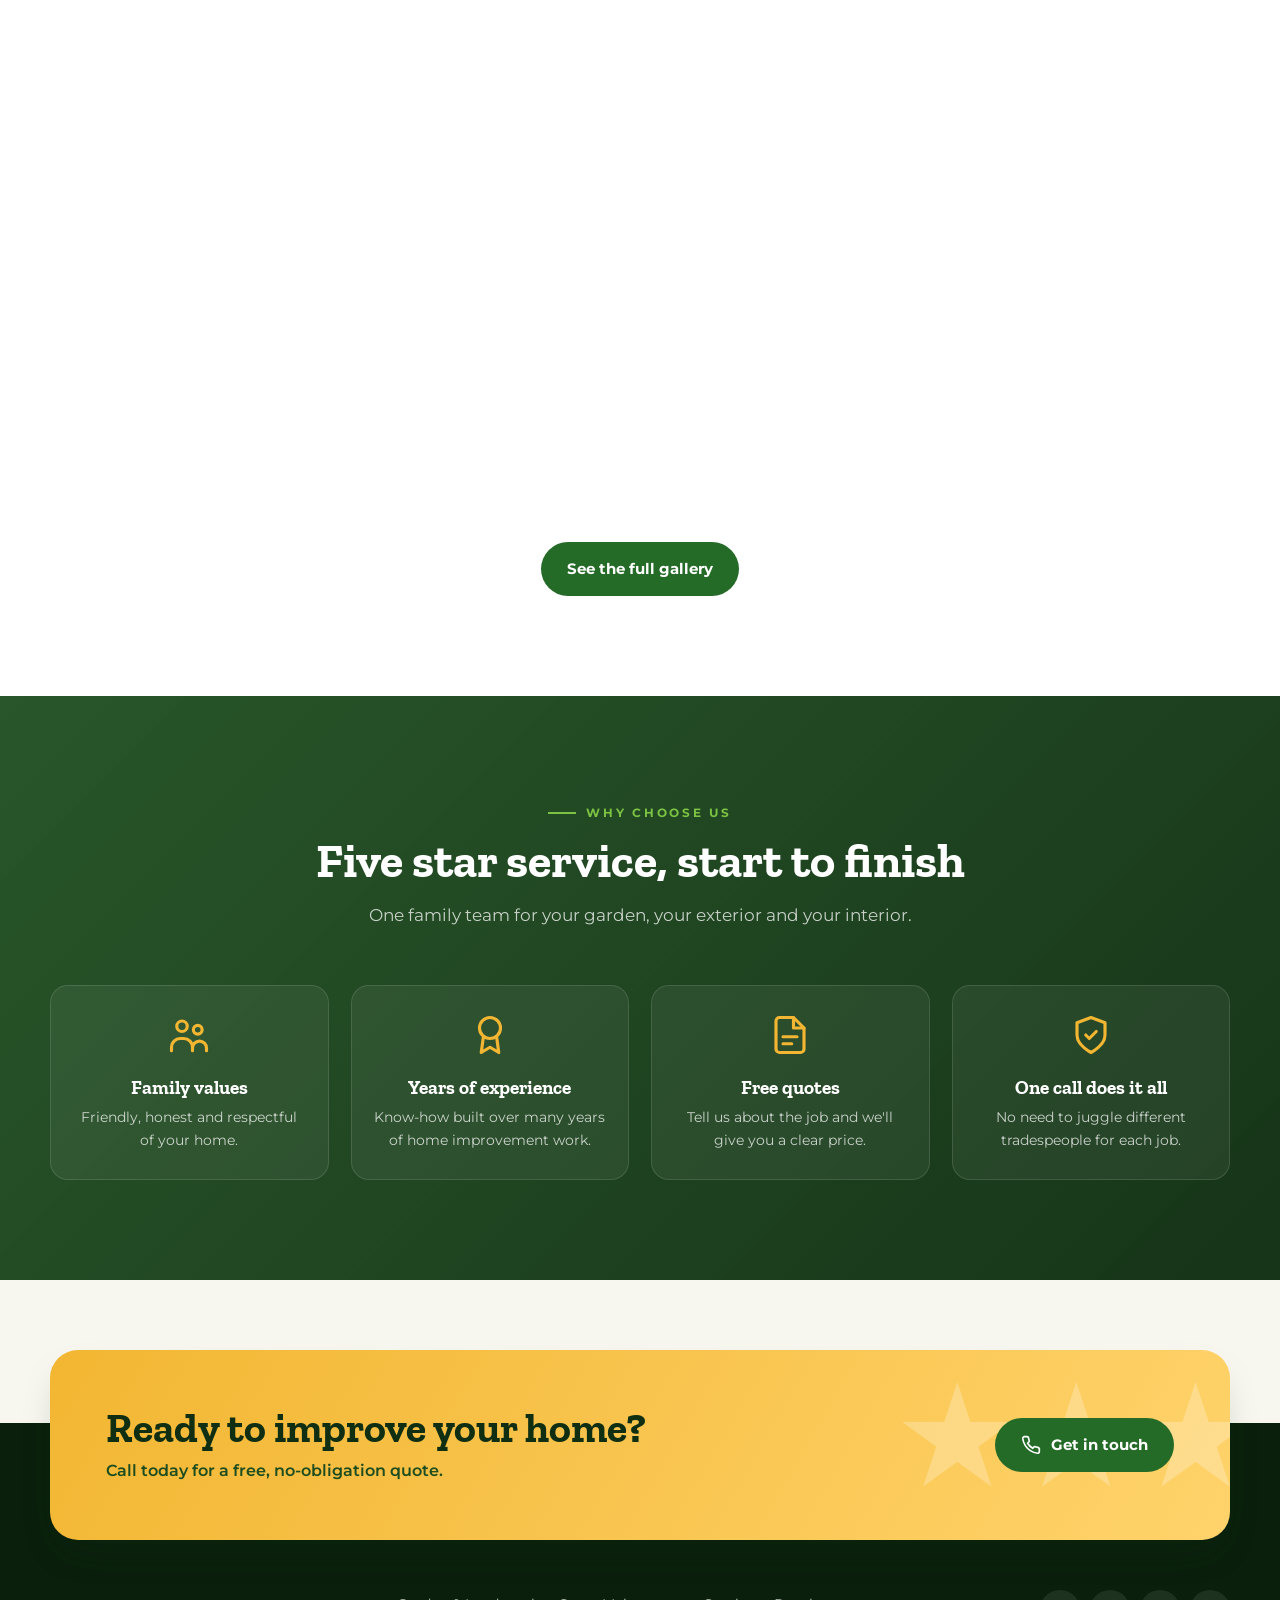
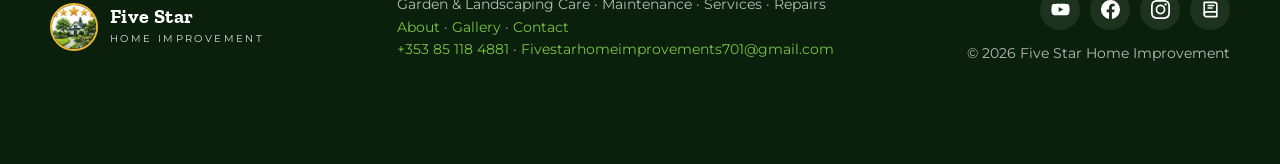
==== commit afeb7cec: "Show business email in the footer Co-Authored-By: Claude Opus 5.5 <noreply@anthropic.com> Claude-Ses" ====
--- a/index.html
+++ b/index.html
@@ -18,7 +18,7 @@
 <link rel="preconnect" href="https://fonts.googleapis.com">
 <link rel="preconnect" href="https://fonts.gstatic.com" crossorigin>
 <link href="https://fonts.googleapis.com/css2?family=Zilla+Slab:wght@600;700&family=Montserrat:wght@400;500;600;700&display=swap" rel="stylesheet">
-<link rel="stylesheet" href="assets/styles.css?v=0e8ac436">
+<link rel="stylesheet" href="assets/styles.css?v=6eb7f813">
 <script type="application/ld+json">
 {"@context":"https://schema.org","@type":"HomeAndConstructionBusiness","name":"Five Star Home Improvement","description":"Family-run garden, landscaping and home improvement business in Dublin.","telephone":"+353851184881","email":"Fivestarhomeimprovements701@gmail.com","image":"https://5starhomeimprovements.ie/assets/logo-600.jpg","logo":"https://5starhomeimprovements.ie/assets/logo-600.jpg","url":"https://5starhomeimprovements.ie/","areaServed":[{"@type":"City","name":"Dublin"},{"@type":"AdministrativeArea","name":"County Dublin"}],"hasOfferCatalog":{"@type":"OfferCatalog","name":"Home improvement services","itemListElement":[{"@type":"Offer","itemOffered":{"@type":"Service","name":"Landscaping"}},{"@type":"Offer","itemOffered":{"@type":"Service","name":"Tree care"}},{"@type":"Offer","itemOffered":{"@type":"Service","name":"Hedge trimming"}},{"@type":"Offer","itemOffered":{"@type":"Service","name":"Garden maintenance"}},{"@type":"Offer","itemOffered":{"@type":"Service","name":"Turf & grass installation"}},{"@type":"Offer","itemOffered":{"@type":"Service","name":"Fencing"}},{"@type":"Offer","itemOffered":{"@type":"Service","name":"Roofing"}},{"@type":"Offer","itemOffered":{"@type":"Service","name":"Flat roofing"}},{"@type":"Offer","itemOffered":{"@type":"Service","name":"Exterior cleaning"}},{"@type":"Offer","itemOffered":{"@type":"Service","name":"Driveways & patios"}},{"@type":"Offer","itemOffered":{"@type":"Service","name":"Painting & decorating"}},{"@type":"Offer","itemOffered":{"@type":"Service","name":"Flooring & tiling"}},{"@type":"Offer","itemOffered":{"@type":"Service","name":"Electrician"}},{"@type":"Offer","itemOffered":{"@type":"Service","name":"Plumber"}},{"@type":"Offer","itemOffered":{"@type":"Service","name":"Handyman"}},{"@type":"Offer","itemOffered":{"@type":"Service","name":"Repairs & new fittings"}}]},"sameAs":["https://youtube.com/@fivestarhomeimprovements", "https://www.facebook.com/share/1Jaknmgypr/", "https://www.instagram.com/fivestarhomeimprobements", "https://www.goldenpages.ie/five-star-home-improvements-dublin/"],"address":{"@type":"PostalAddress","addressLocality":"Dublin","addressCountry":"IE"}}
 </script>
@@ -274,7 +274,7 @@
 <footer>
   <div class="wrap foot">
     <a href="/" class="brand"><img src="assets/favicon.png" alt=""><span><b>Five Star</b><small>Home Improvement</small></span></a>
-    <div>Garden &amp; Landscaping Care · Maintenance · Services · Repairs<br><a href="/about">About</a> · <a href="/gallery">Gallery</a> · <a href="/contact">Contact</a> · <a href="tel:+353851184881">+353 85 118 4881</a></div>
+    <div>Garden &amp; Landscaping Care · Maintenance · Services · Repairs<br><a href="/about">About</a> · <a href="/gallery">Gallery</a> · <a href="/contact">Contact</a><br><a href="tel:+353851184881">+353 85 118 4881</a> · <a class="foot-mail" href="mailto:Fivestarhomeimprovements701@gmail.com">Fivestarhomeimprovements701@gmail.com</a></div>
     <div class="foot-end"><div class="social"><a href="https://youtube.com/@fivestarhomeimprovements" target="_blank" rel="noopener" aria-label="YouTube" title="YouTube"><svg><use href="#so-yt"/></svg></a><a href="https://www.facebook.com/share/1Jaknmgypr/" target="_blank" rel="noopener" aria-label="Facebook" title="Facebook"><svg><use href="#so-fb"/></svg></a><a href="https://www.instagram.com/fivestarhomeimprobements" target="_blank" rel="noopener" aria-label="Instagram" title="Instagram"><svg><use href="#so-ig"/></svg></a><a href="https://www.goldenpages.ie/five-star-home-improvements-dublin/" target="_blank" rel="noopener" aria-label="Golden Pages" title="Golden Pages"><svg><use href="#so-gp"/></svg></a></div><span>© <span id="yr"></span> Five Star Home Improvement</span></div>
   </div>
 </footer>
--- a/assets/styles.css
+++ b/assets/styles.css
@@ -325,6 +325,7 @@
 .social a:hover{background:var(--gold);color:var(--green-900);transform:translateY(-3px)}
 .social svg{width:19px;height:19px;fill:currentColor}
 .foot-end{display:grid;gap:12px;justify-items:end}
+.foot-mail{overflow-wrap:anywhere}
 .social-lg{margin-top:22px;gap:12px}
 .social-lg span{font-weight:700;color:var(--green-800);font-size:.9rem;margin-right:4px}
 .social-lg a{width:46px;height:46px;background:var(--green-800)}
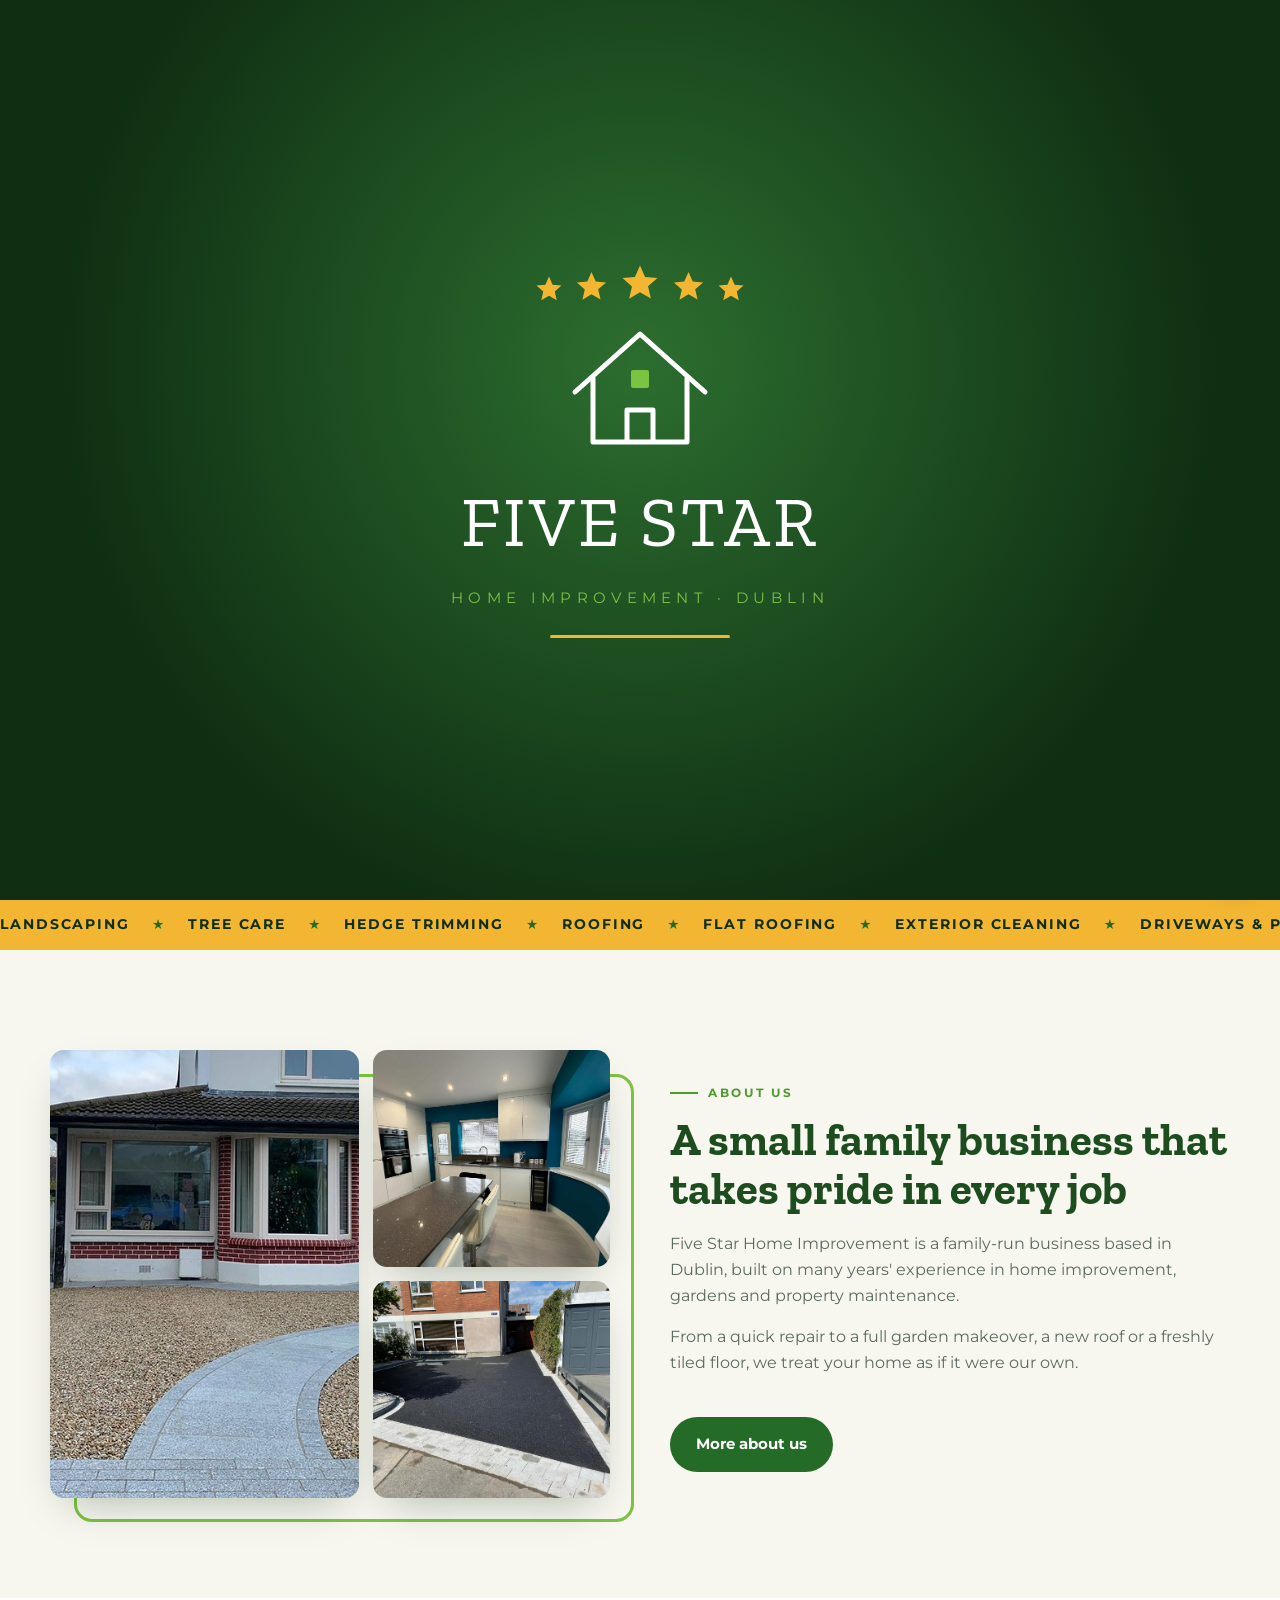
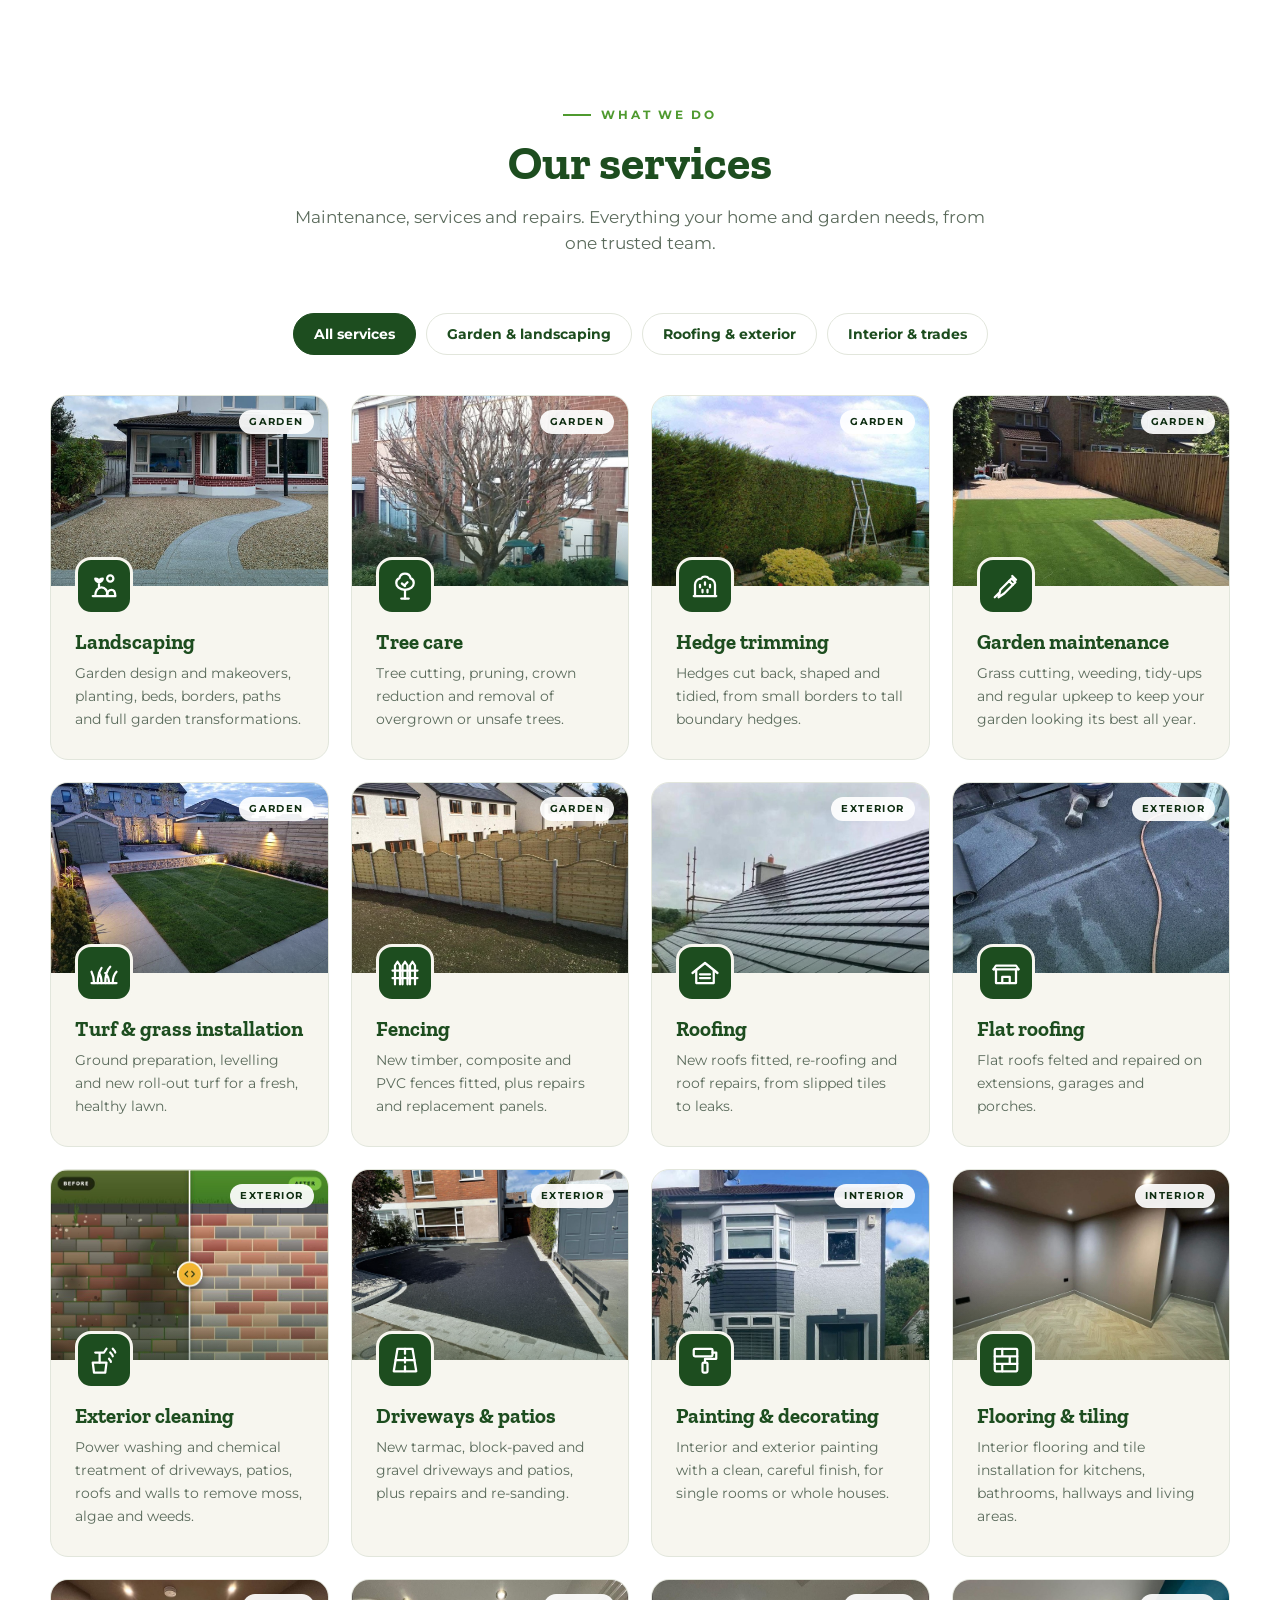
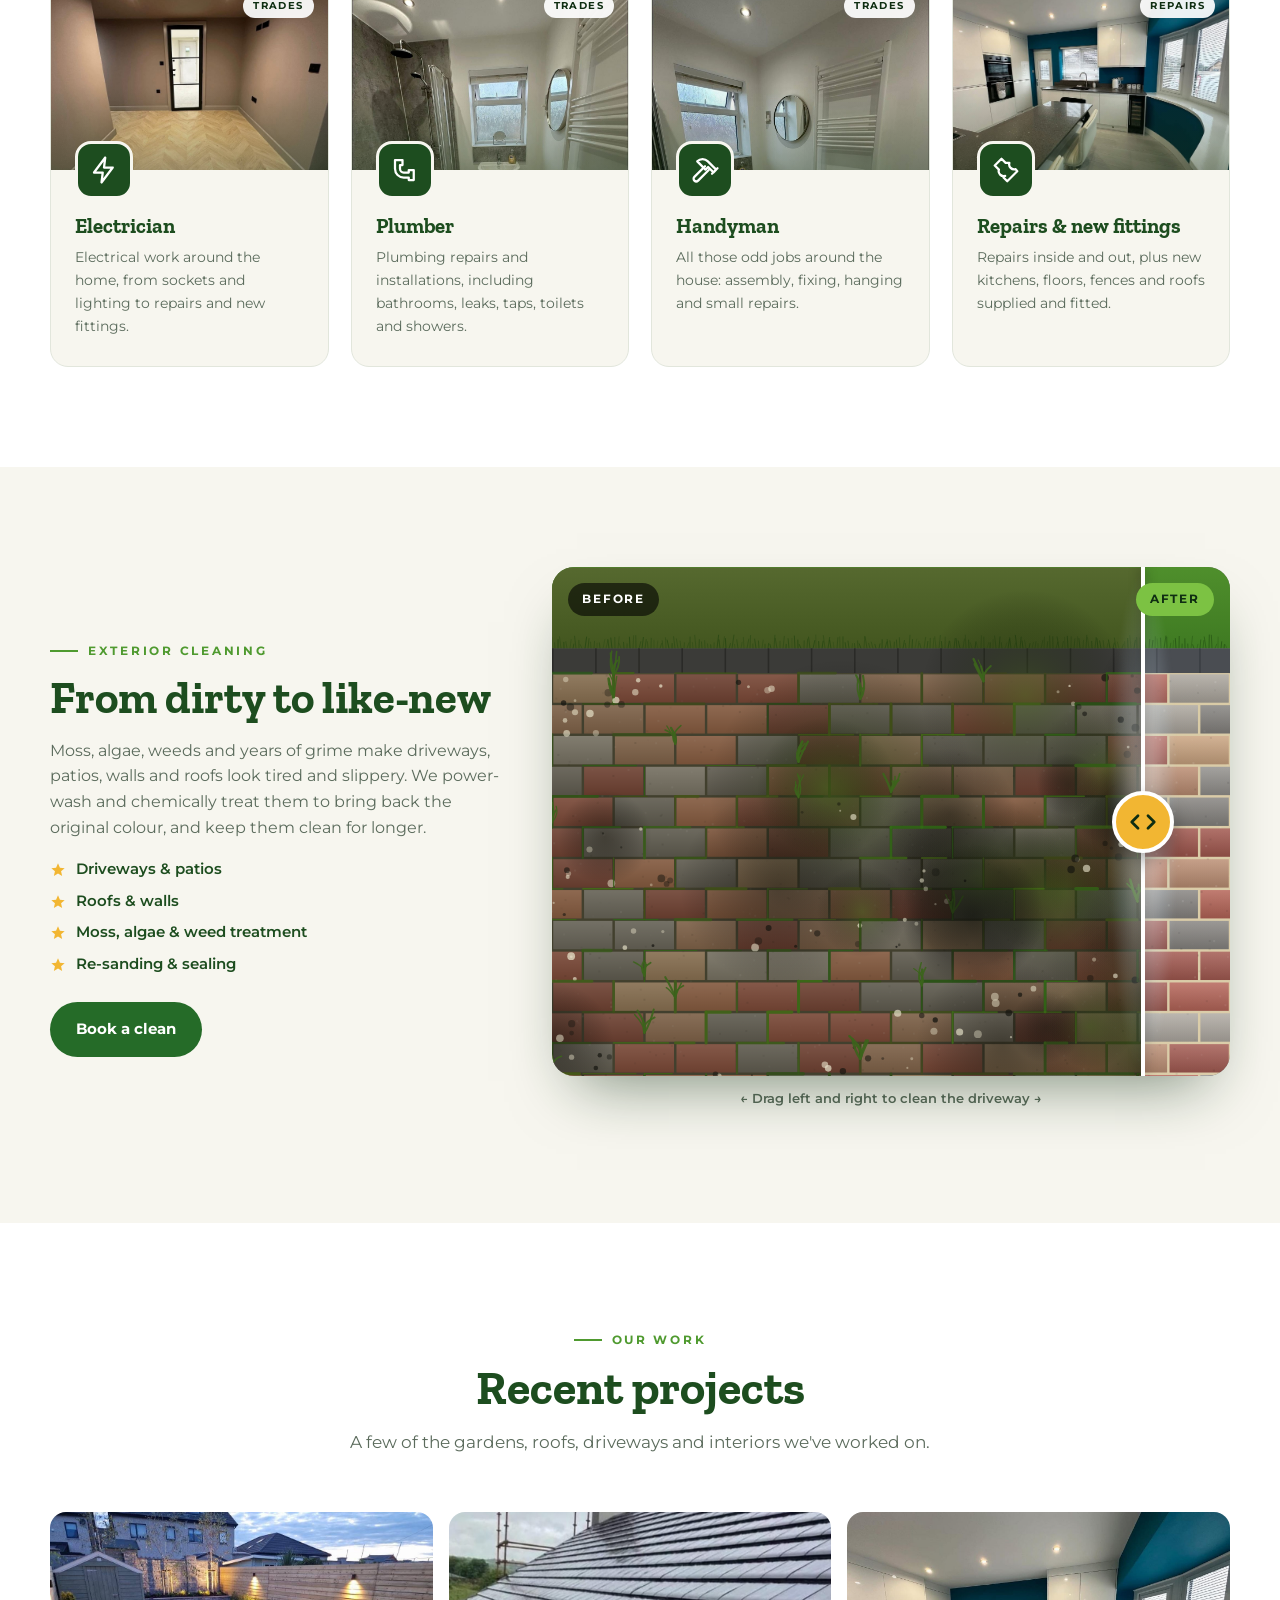
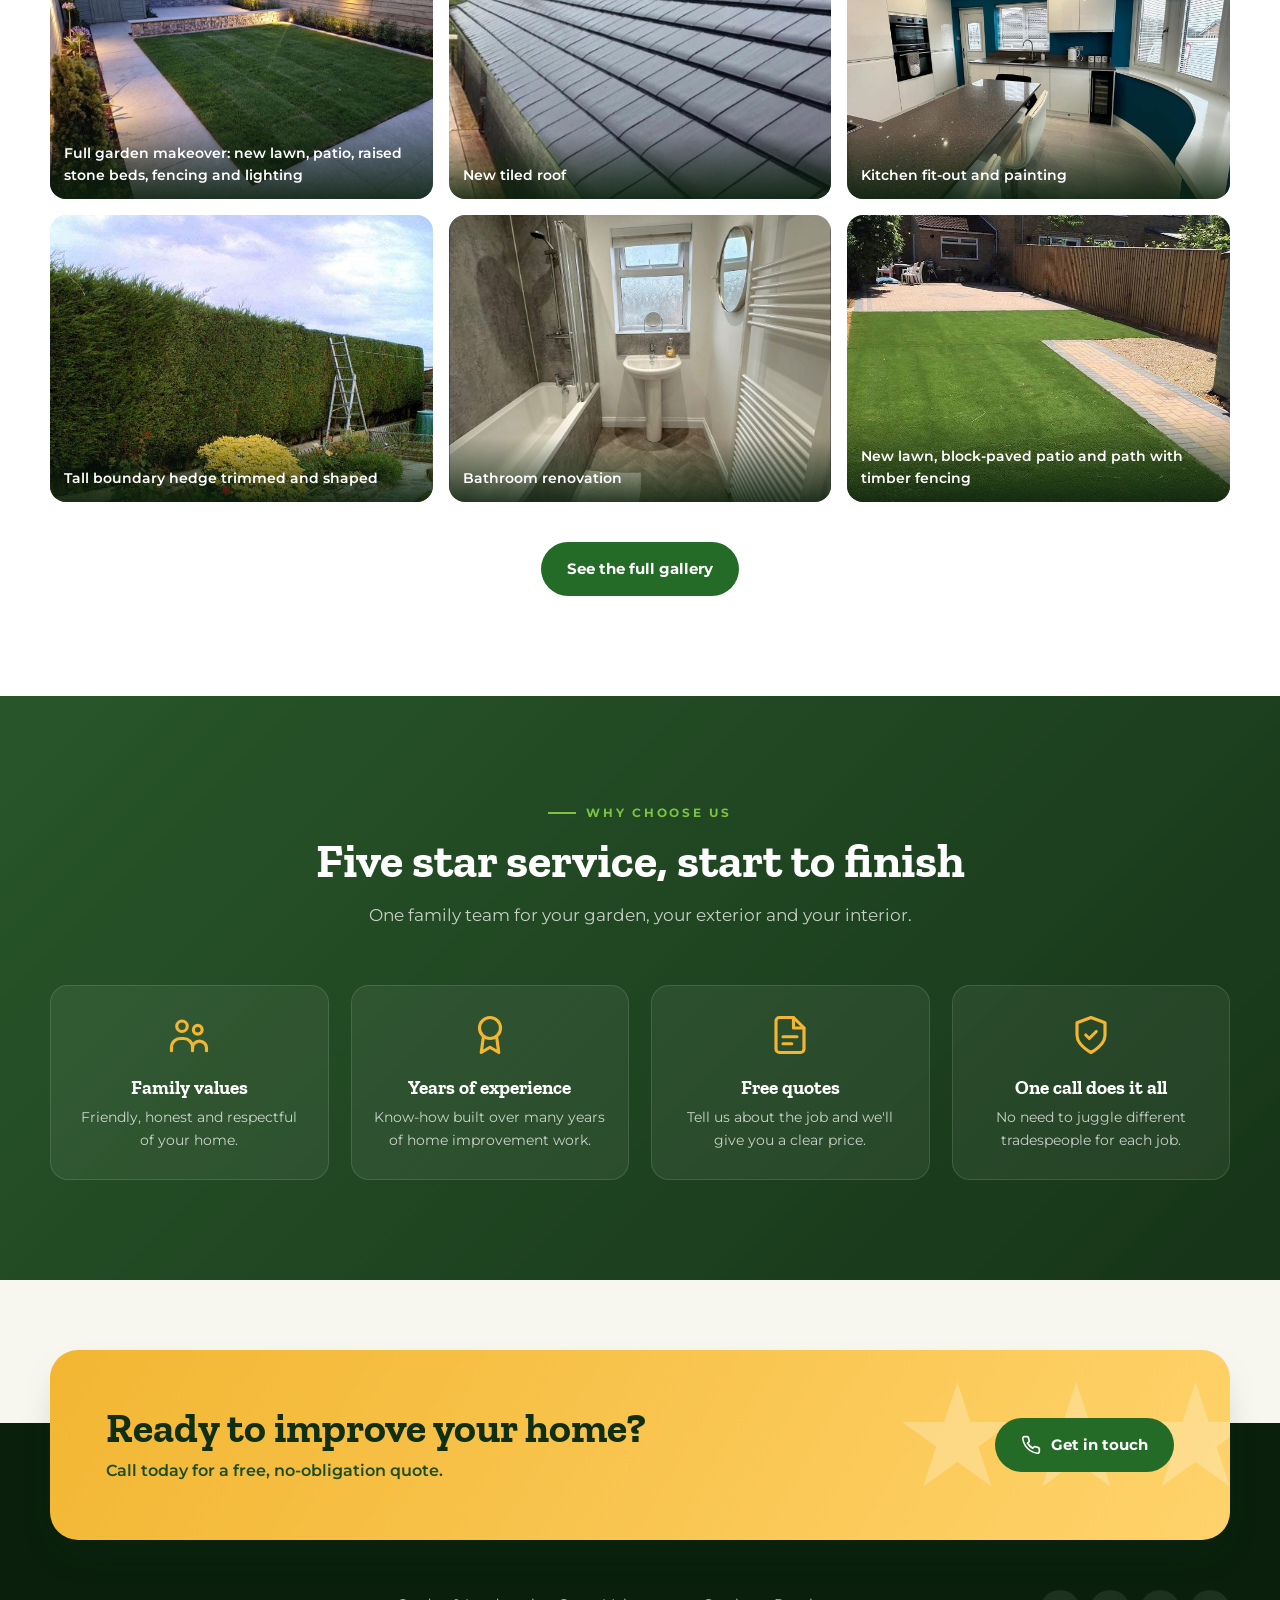
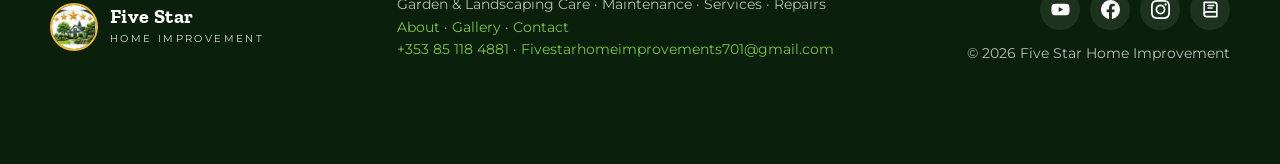
==== commit 0a5f7807: "Use the new 5 Star logo on the home page, tab icon and share image New file names so browsers don't " ====
--- a/index.html
+++ b/index.html
@@ -10,17 +10,18 @@
 <meta property="og:description" content="Five Star Home Improvement: a small family business in Dublin with many years' experience. Landscaping, tree care, hedge trimming, roofing, exterior cleaning, fencing, driveways, painting, flooring, electrical, plumbing and handyman services. Call +353 85 118 4881.">
 <meta property="og:type" content="website">
 <meta property="og:locale" content="en_IE">
-<meta property="og:image" content="https://5starhomeimprovements.ie/assets/logo-600.jpg">
+<meta property="og:image" content="https://5starhomeimprovements.ie/assets/logo-5star.jpg">
 <link rel="canonical" href="https://5starhomeimprovements.ie/">
 <meta name="geo.region" content="IE-D">
 <meta name="geo.placename" content="Dublin">
-<link rel="icon" type="image/png" href="assets/favicon.png">
+<link rel="icon" type="image/png" href="assets/favicon-5star.png">
+<link rel="apple-touch-icon" href="assets/apple-touch-icon.png">
 <link rel="preconnect" href="https://fonts.googleapis.com">
 <link rel="preconnect" href="https://fonts.gstatic.com" crossorigin>
 <link href="https://fonts.googleapis.com/css2?family=Zilla+Slab:wght@600;700&family=Montserrat:wght@400;500;600;700&display=swap" rel="stylesheet">
 <link rel="stylesheet" href="assets/styles.css?v=6eb7f813">
 <script type="application/ld+json">
-{"@context":"https://schema.org","@type":"HomeAndConstructionBusiness","name":"Five Star Home Improvement","description":"Family-run garden, landscaping and home improvement business in Dublin.","telephone":"+353851184881","email":"Fivestarhomeimprovements701@gmail.com","image":"https://5starhomeimprovements.ie/assets/logo-600.jpg","logo":"https://5starhomeimprovements.ie/assets/logo-600.jpg","url":"https://5starhomeimprovements.ie/","areaServed":[{"@type":"City","name":"Dublin"},{"@type":"AdministrativeArea","name":"County Dublin"}],"hasOfferCatalog":{"@type":"OfferCatalog","name":"Home improvement services","itemListElement":[{"@type":"Offer","itemOffered":{"@type":"Service","name":"Landscaping"}},{"@type":"Offer","itemOffered":{"@type":"Service","name":"Tree care"}},{"@type":"Offer","itemOffered":{"@type":"Service","name":"Hedge trimming"}},{"@type":"Offer","itemOffered":{"@type":"Service","name":"Garden maintenance"}},{"@type":"Offer","itemOffered":{"@type":"Service","name":"Turf & grass installation"}},{"@type":"Offer","itemOffered":{"@type":"Service","name":"Fencing"}},{"@type":"Offer","itemOffered":{"@type":"Service","name":"Roofing"}},{"@type":"Offer","itemOffered":{"@type":"Service","name":"Flat roofing"}},{"@type":"Offer","itemOffered":{"@type":"Service","name":"Exterior cleaning"}},{"@type":"Offer","itemOffered":{"@type":"Service","name":"Driveways & patios"}},{"@type":"Offer","itemOffered":{"@type":"Service","name":"Painting & decorating"}},{"@type":"Offer","itemOffered":{"@type":"Service","name":"Flooring & tiling"}},{"@type":"Offer","itemOffered":{"@type":"Service","name":"Electrician"}},{"@type":"Offer","itemOffered":{"@type":"Service","name":"Plumber"}},{"@type":"Offer","itemOffered":{"@type":"Service","name":"Handyman"}},{"@type":"Offer","itemOffered":{"@type":"Service","name":"Repairs & new fittings"}}]},"sameAs":["https://youtube.com/@fivestarhomeimprovements", "https://www.facebook.com/share/1Jaknmgypr/", "https://www.instagram.com/fivestarhomeimprobements", "https://www.goldenpages.ie/five-star-home-improvements-dublin/"],"address":{"@type":"PostalAddress","addressLocality":"Dublin","addressCountry":"IE"}}
+{"@context":"https://schema.org","@type":"HomeAndConstructionBusiness","name":"Five Star Home Improvement","description":"Family-run garden, landscaping and home improvement business in Dublin.","telephone":"+353851184881","email":"Fivestarhomeimprovements701@gmail.com","image":"https://5starhomeimprovements.ie/assets/logo-5star.jpg","logo":"https://5starhomeimprovements.ie/assets/logo-5star.jpg","url":"https://5starhomeimprovements.ie/","areaServed":[{"@type":"City","name":"Dublin"},{"@type":"AdministrativeArea","name":"County Dublin"}],"hasOfferCatalog":{"@type":"OfferCatalog","name":"Home improvement services","itemListElement":[{"@type":"Offer","itemOffered":{"@type":"Service","name":"Landscaping"}},{"@type":"Offer","itemOffered":{"@type":"Service","name":"Tree care"}},{"@type":"Offer","itemOffered":{"@type":"Service","name":"Hedge trimming"}},{"@type":"Offer","itemOffered":{"@type":"Service","name":"Garden maintenance"}},{"@type":"Offer","itemOffered":{"@type":"Service","name":"Turf & grass installation"}},{"@type":"Offer","itemOffered":{"@type":"Service","name":"Fencing"}},{"@type":"Offer","itemOffered":{"@type":"Service","name":"Roofing"}},{"@type":"Offer","itemOffered":{"@type":"Service","name":"Flat roofing"}},{"@type":"Offer","itemOffered":{"@type":"Service","name":"Exterior cleaning"}},{"@type":"Offer","itemOffered":{"@type":"Service","name":"Driveways & patios"}},{"@type":"Offer","itemOffered":{"@type":"Service","name":"Painting & decorating"}},{"@type":"Offer","itemOffered":{"@type":"Service","name":"Flooring & tiling"}},{"@type":"Offer","itemOffered":{"@type":"Service","name":"Electrician"}},{"@type":"Offer","itemOffered":{"@type":"Service","name":"Plumber"}},{"@type":"Offer","itemOffered":{"@type":"Service","name":"Handyman"}},{"@type":"Offer","itemOffered":{"@type":"Service","name":"Repairs & new fittings"}}]},"sameAs":["https://youtube.com/@fivestarhomeimprovements", "https://www.facebook.com/share/1Jaknmgypr/", "https://www.instagram.com/fivestarhomeimprobements", "https://www.goldenpages.ie/five-star-home-improvements-dublin/"],"address":{"@type":"PostalAddress","addressLocality":"Dublin","addressCountry":"IE"}}
 </script>
 </head>
 <body class="loading">
@@ -83,7 +84,7 @@
 <header id="top">
   <div class="wrap nav">
     <a href="/" class="brand" aria-label="Five Star Home Improvement home">
-      <img src="assets/favicon.png" alt="">
+      <img src="assets/favicon-5star.png" alt="">
       <span><b>Five Star</b><small>Home Improvement</small></span>
     </a>
     <button class="burger" aria-label="Open menu" aria-expanded="false"><span></span><span></span><span></span></button>
@@ -119,7 +120,7 @@
     </div>
     <div class="reveal d2">
       <div class="hero-card">
-        <img src="assets/logo-600.jpg" alt="Five Star Home Improvement logo: Garden &amp; Landscaping Care. Maintenance, services and repairs" width="600" height="583">
+        <img src="assets/logo-5star.jpg" alt="5 Star Home Improvement logo: Garden &amp; Landscaping Care. Maintenance, services and repairs" width="700" height="596">
         <div class="badge"><b>★★★★★</b>Maintenance · Services · Repairs</div>
       </div>
     </div>
@@ -273,7 +274,7 @@
 
 <footer>
   <div class="wrap foot">
-    <a href="/" class="brand"><img src="assets/favicon.png" alt=""><span><b>Five Star</b><small>Home Improvement</small></span></a>
+    <a href="/" class="brand"><img src="assets/favicon-5star.png" alt=""><span><b>Five Star</b><small>Home Improvement</small></span></a>
     <div>Garden &amp; Landscaping Care · Maintenance · Services · Repairs<br><a href="/about">About</a> · <a href="/gallery">Gallery</a> · <a href="/contact">Contact</a><br><a href="tel:+353851184881">+353 85 118 4881</a> · <a class="foot-mail" href="mailto:Fivestarhomeimprovements701@gmail.com">Fivestarhomeimprovements701@gmail.com</a></div>
     <div class="foot-end"><div class="social"><a href="https://youtube.com/@fivestarhomeimprovements" target="_blank" rel="noopener" aria-label="YouTube" title="YouTube"><svg><use href="#so-yt"/></svg></a><a href="https://www.facebook.com/share/1Jaknmgypr/" target="_blank" rel="noopener" aria-label="Facebook" title="Facebook"><svg><use href="#so-fb"/></svg></a><a href="https://www.instagram.com/fivestarhomeimprobements" target="_blank" rel="noopener" aria-label="Instagram" title="Instagram"><svg><use href="#so-ig"/></svg></a><a href="https://www.goldenpages.ie/five-star-home-improvements-dublin/" target="_blank" rel="noopener" aria-label="Golden Pages" title="Golden Pages"><svg><use href="#so-gp"/></svg></a></div><span>© <span id="yr"></span> Five Star Home Improvement</span></div>
   </div>
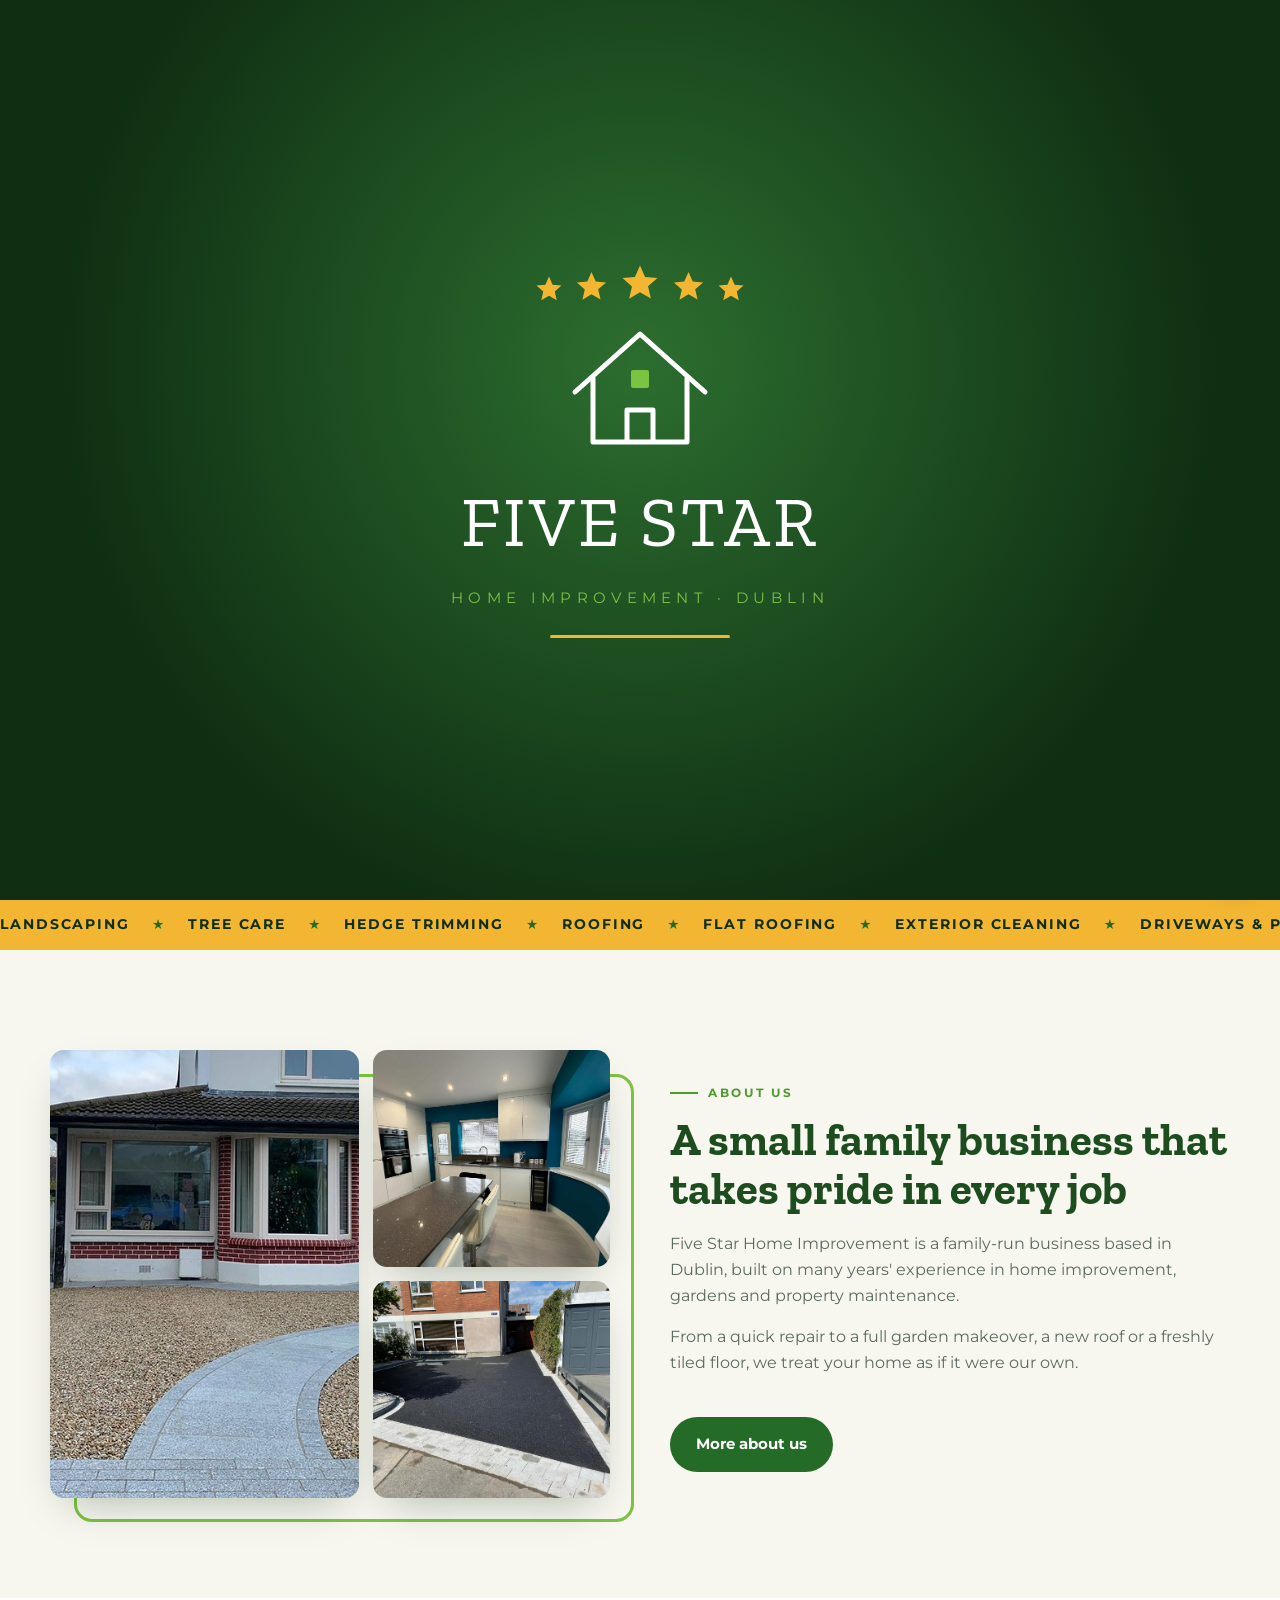
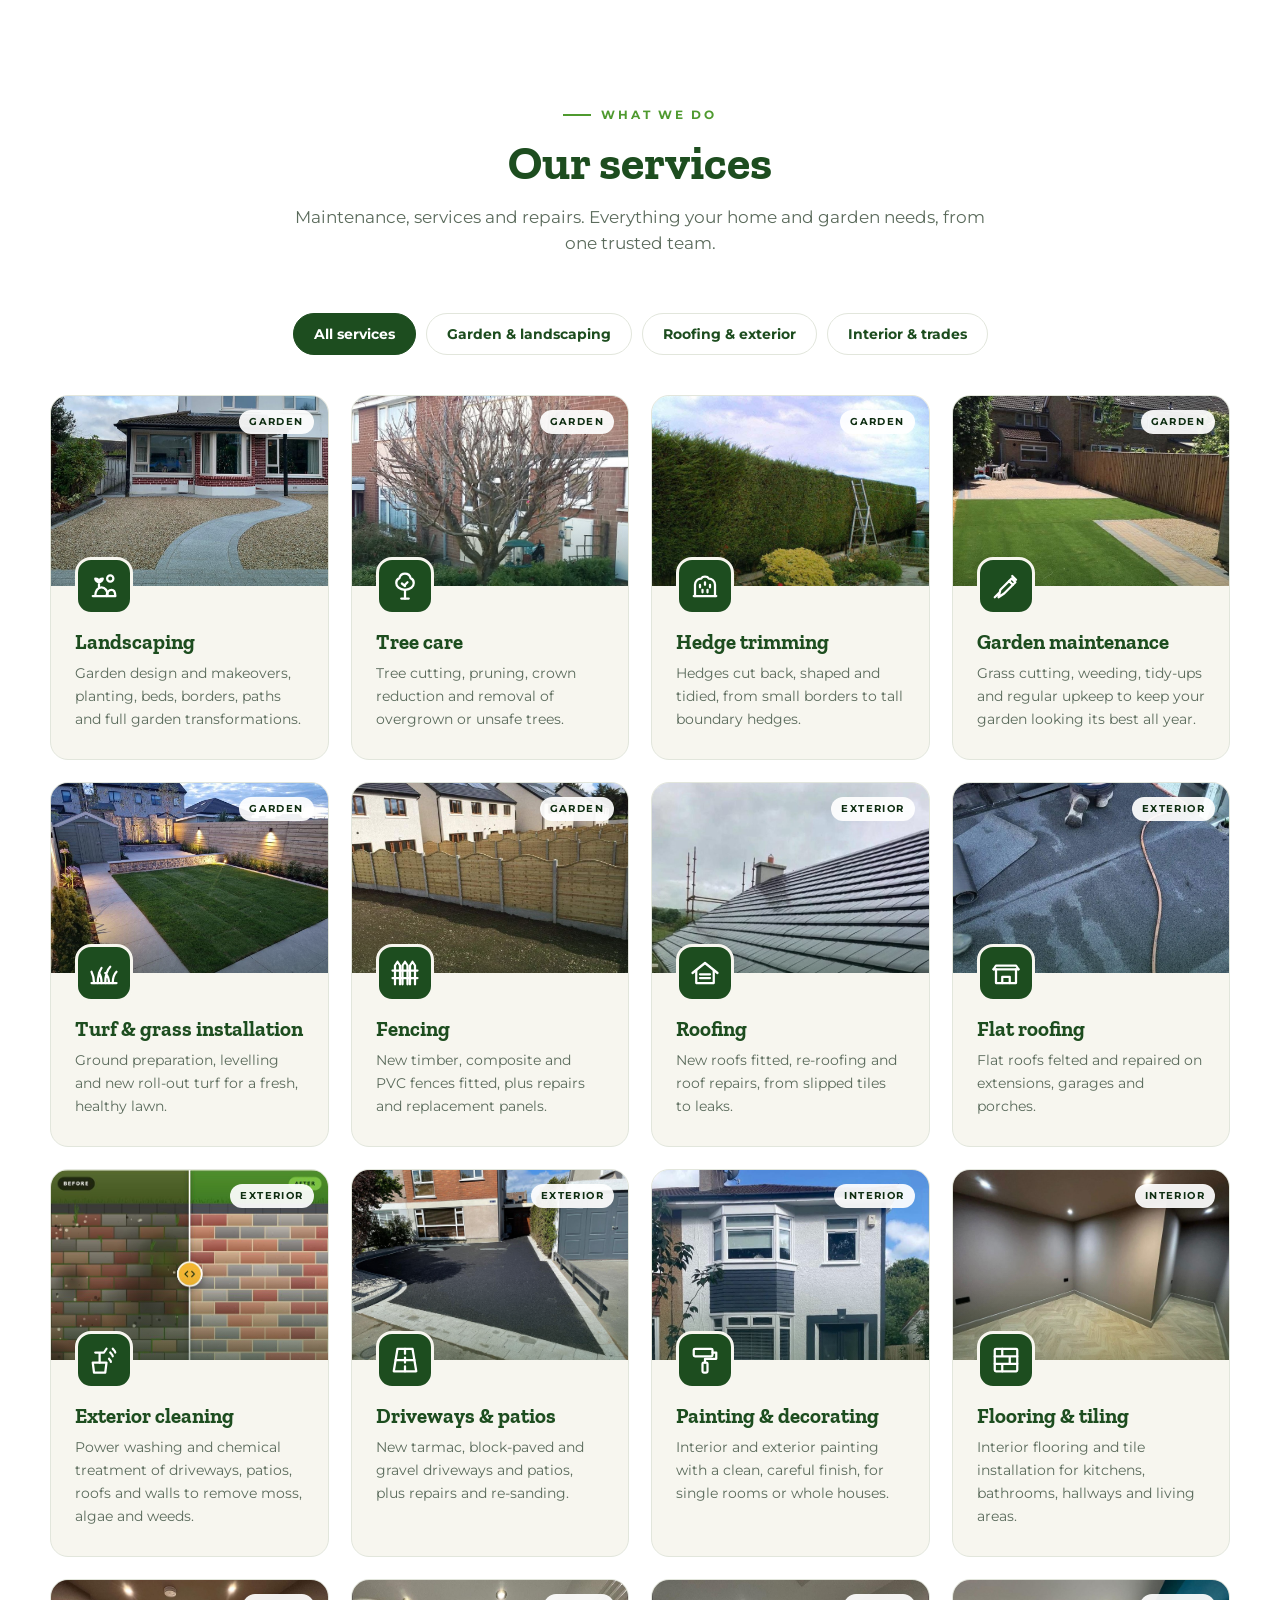
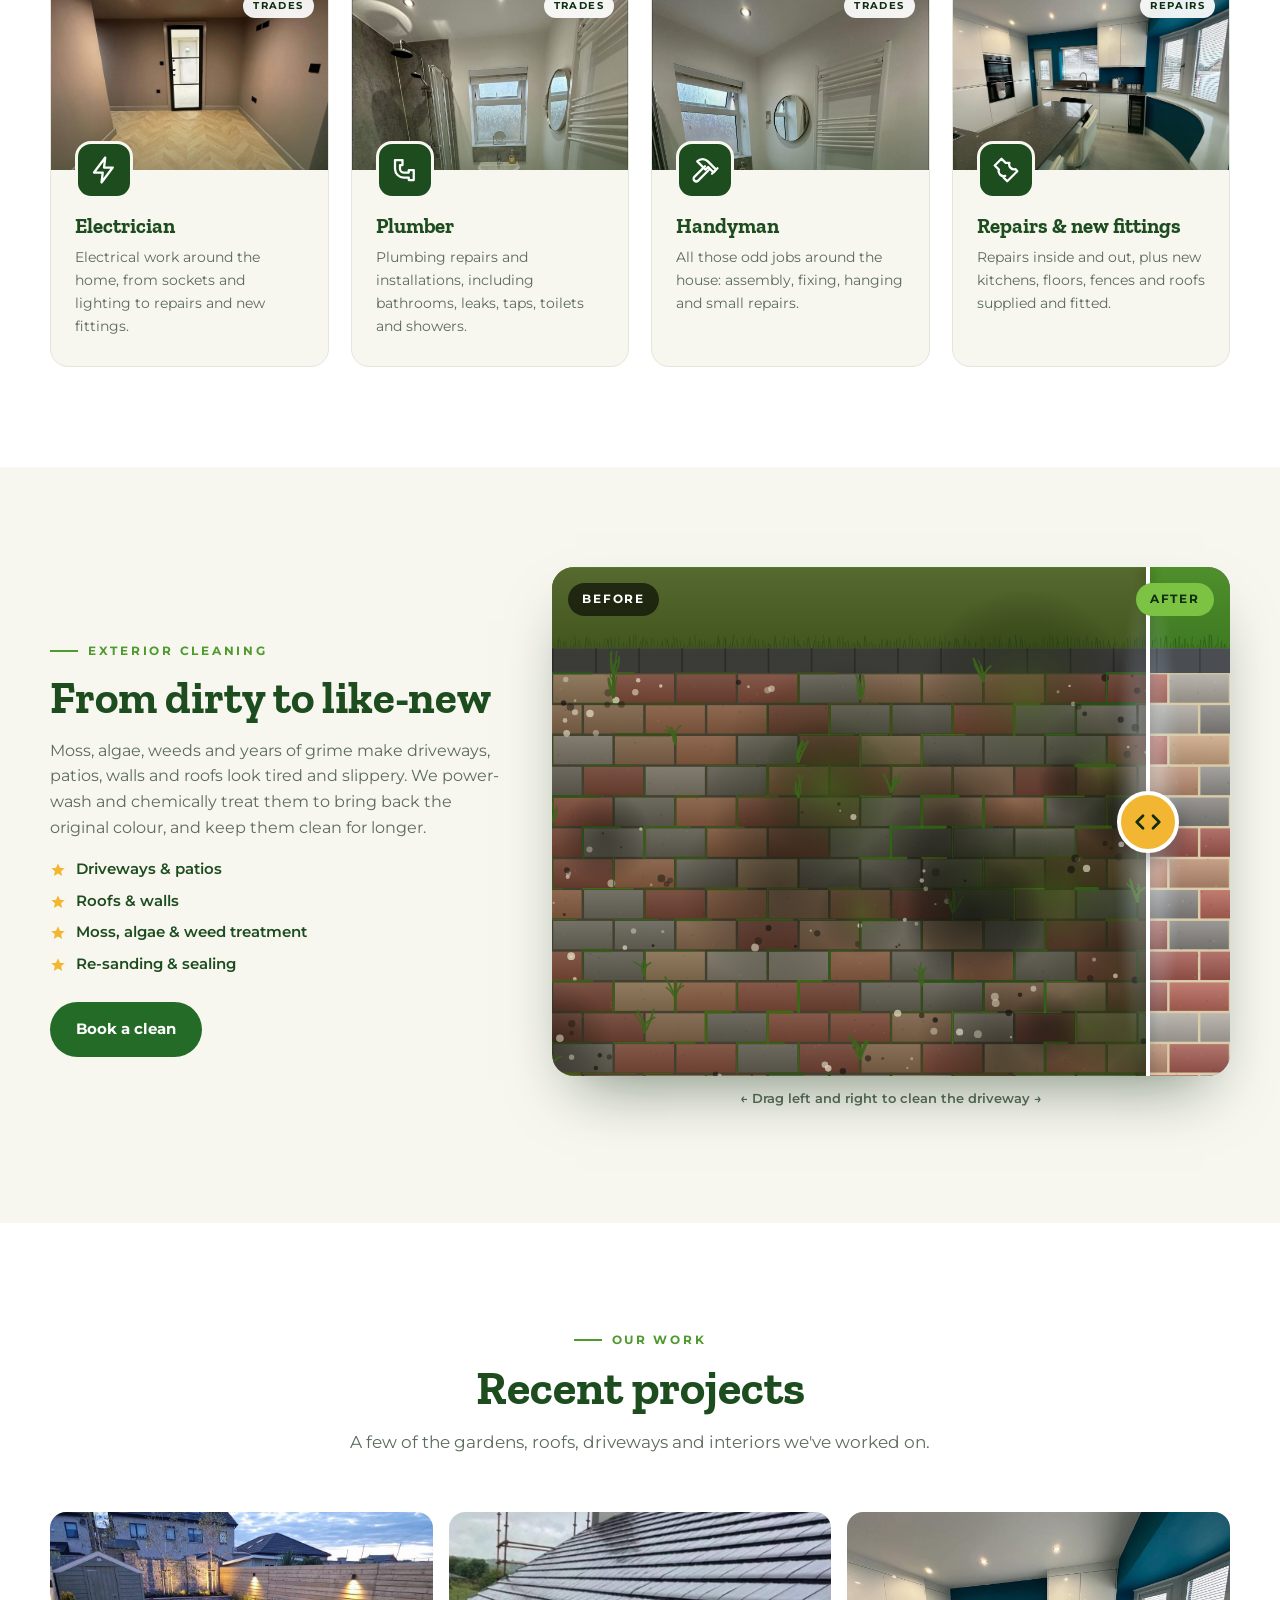
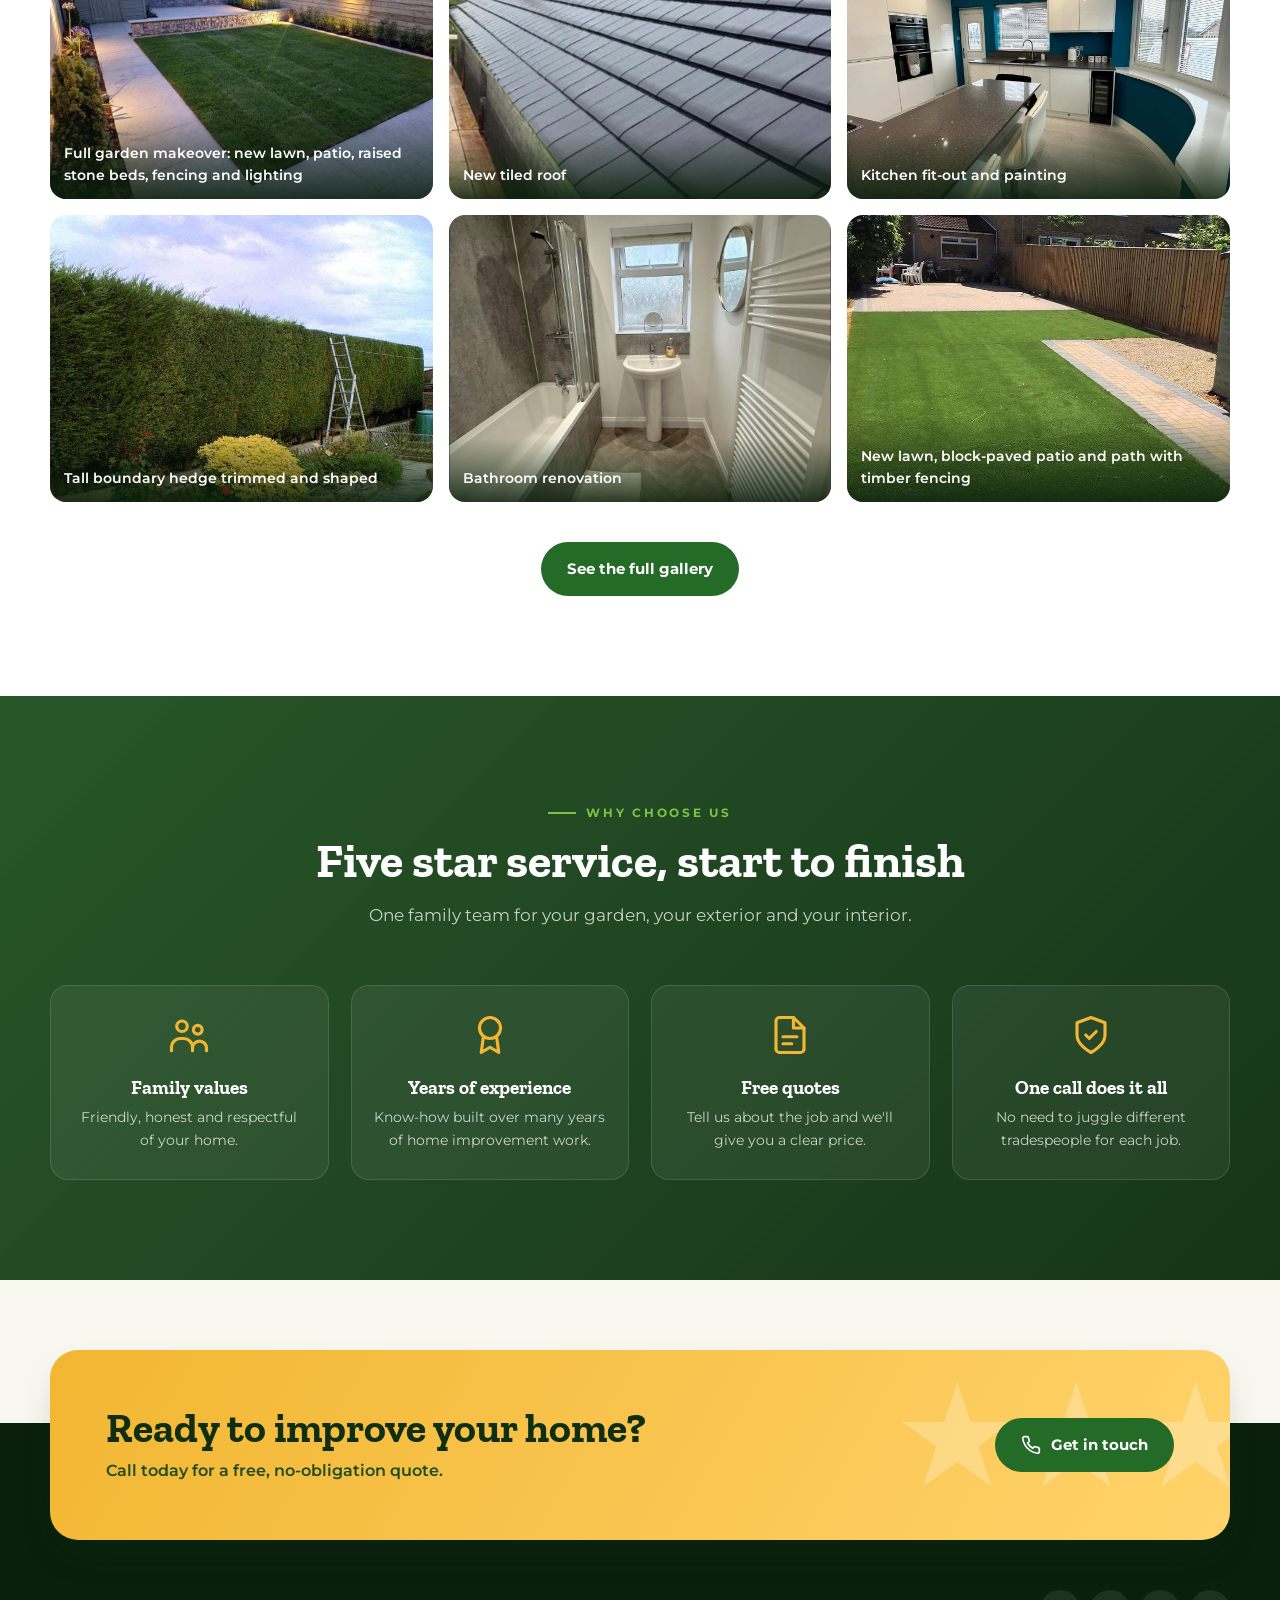
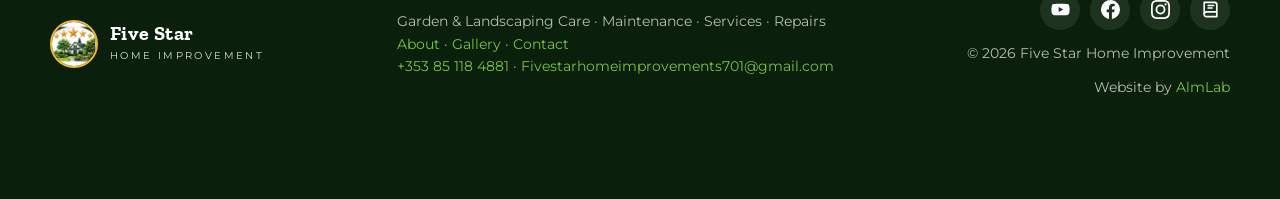
==== commit 894bfaf3: "Add 'Website by AlmLab' footer credit Co-Authored-By: Claude Fable 5.1 <noreply@anthropic.com> Claud" ====
--- a/index.html
+++ b/index.html
@@ -276,7 +276,7 @@
   <div class="wrap foot">
     <a href="/" class="brand"><img src="assets/favicon-5star.png" alt=""><span><b>Five Star</b><small>Home Improvement</small></span></a>
     <div>Garden &amp; Landscaping Care · Maintenance · Services · Repairs<br><a href="/about">About</a> · <a href="/gallery">Gallery</a> · <a href="/contact">Contact</a><br><a href="tel:+353851184881">+353 85 118 4881</a> · <a class="foot-mail" href="mailto:Fivestarhomeimprovements701@gmail.com">Fivestarhomeimprovements701@gmail.com</a></div>
-    <div class="foot-end"><div class="social"><a href="https://youtube.com/@fivestarhomeimprovements" target="_blank" rel="noopener" aria-label="YouTube" title="YouTube"><svg><use href="#so-yt"/></svg></a><a href="https://www.facebook.com/share/1Jaknmgypr/" target="_blank" rel="noopener" aria-label="Facebook" title="Facebook"><svg><use href="#so-fb"/></svg></a><a href="https://www.instagram.com/fivestarhomeimprobements" target="_blank" rel="noopener" aria-label="Instagram" title="Instagram"><svg><use href="#so-ig"/></svg></a><a href="https://www.goldenpages.ie/five-star-home-improvements-dublin/" target="_blank" rel="noopener" aria-label="Golden Pages" title="Golden Pages"><svg><use href="#so-gp"/></svg></a></div><span>© <span id="yr"></span> Five Star Home Improvement</span></div>
+    <div class="foot-end"><div class="social"><a href="https://youtube.com/@fivestarhomeimprovements" target="_blank" rel="noopener" aria-label="YouTube" title="YouTube"><svg><use href="#so-yt"/></svg></a><a href="https://www.facebook.com/share/1Jaknmgypr/" target="_blank" rel="noopener" aria-label="Facebook" title="Facebook"><svg><use href="#so-fb"/></svg></a><a href="https://www.instagram.com/fivestarhomeimprobements" target="_blank" rel="noopener" aria-label="Instagram" title="Instagram"><svg><use href="#so-ig"/></svg></a><a href="https://www.goldenpages.ie/five-star-home-improvements-dublin/" target="_blank" rel="noopener" aria-label="Golden Pages" title="Golden Pages"><svg><use href="#so-gp"/></svg></a></div><span>© <span id="yr"></span> Five Star Home Improvement</span><span>Website by <a href="https://almlabmarketing.com" target="_blank" rel="noopener">AlmLab</a></span></div>
   </div>
 </footer>
 
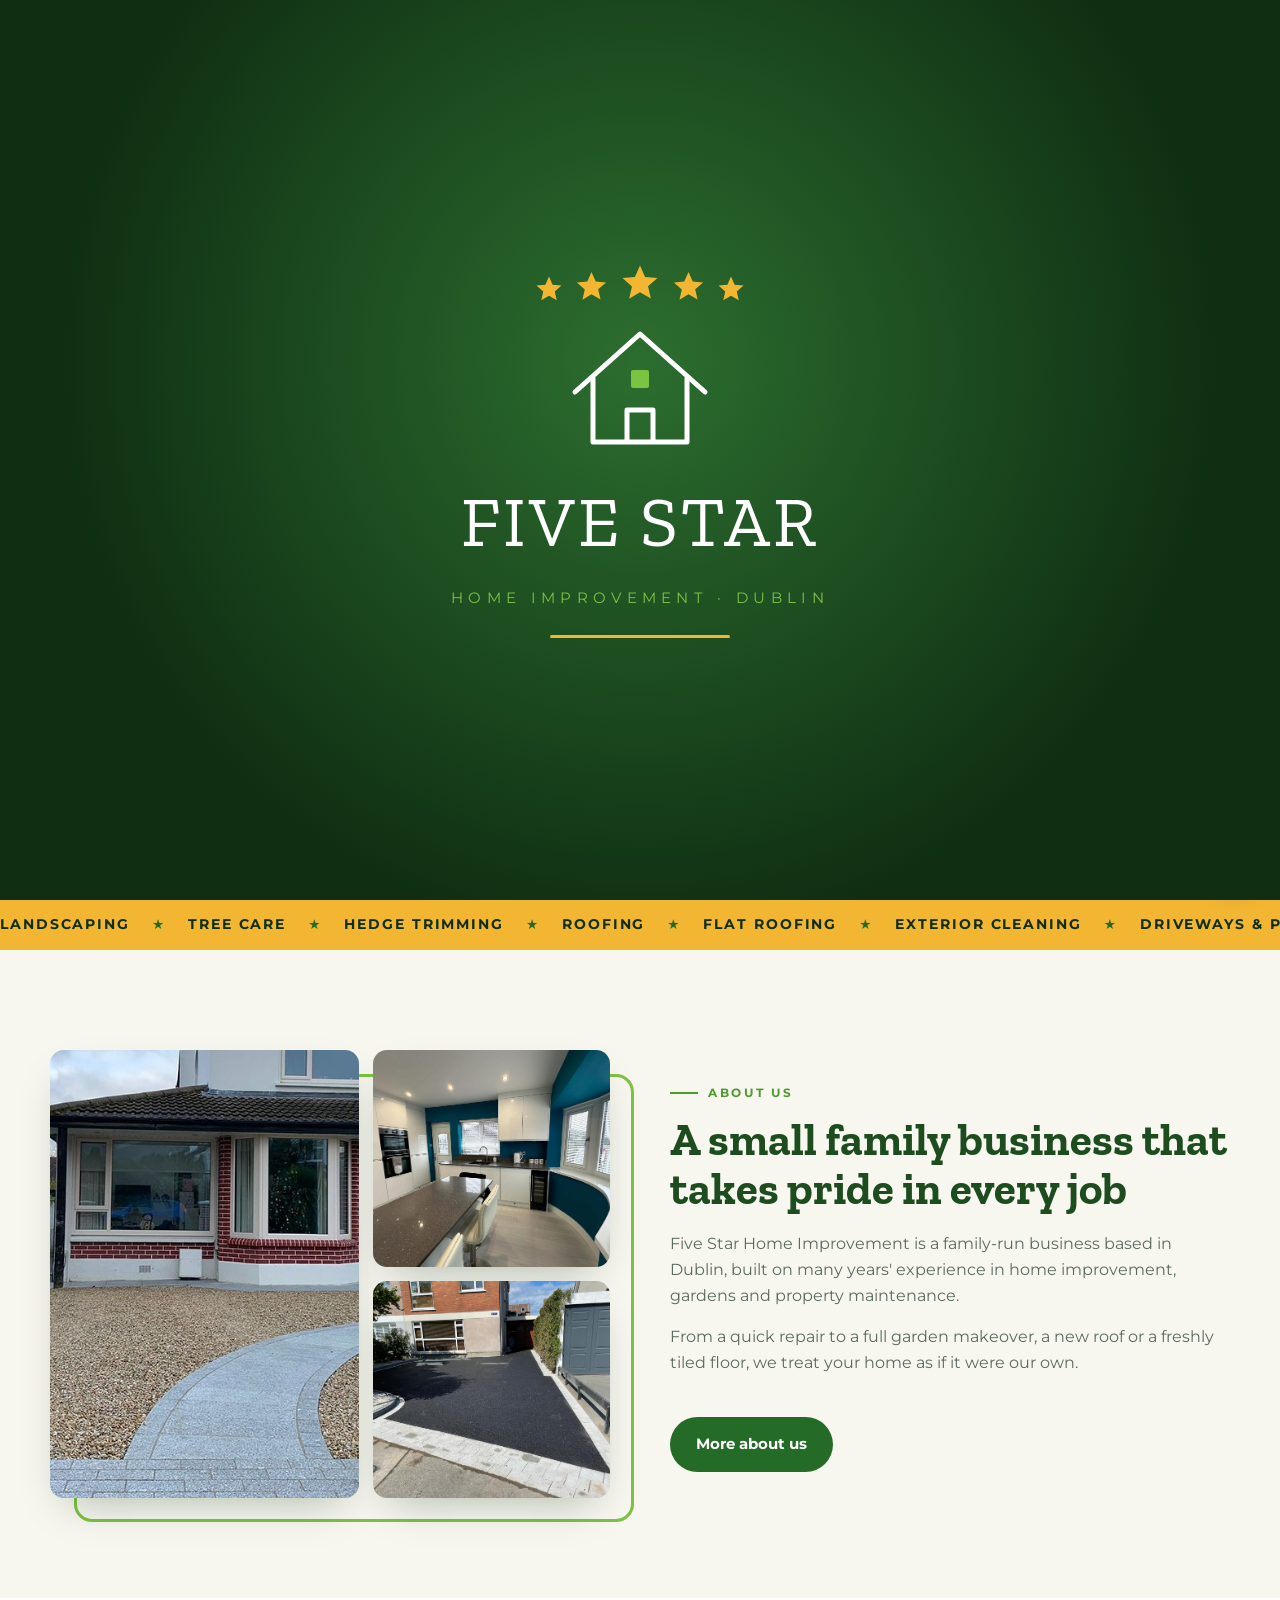
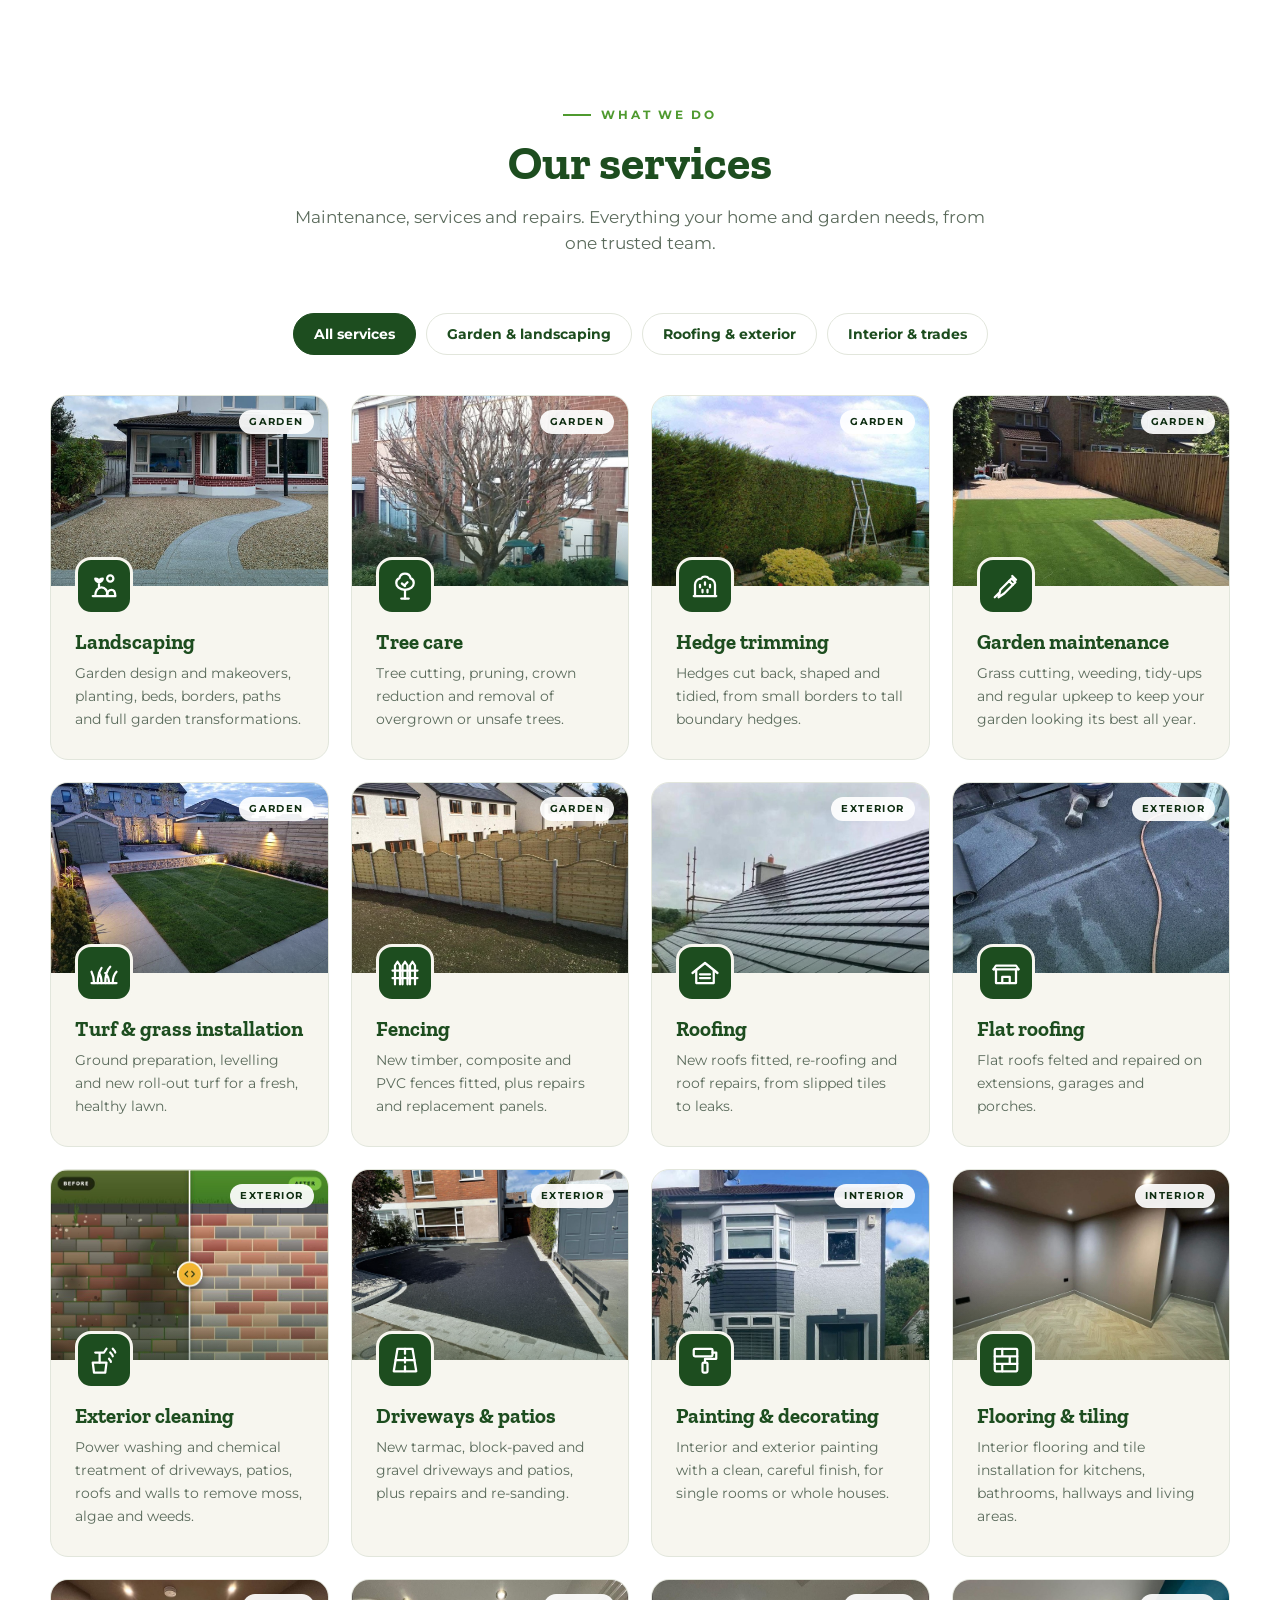
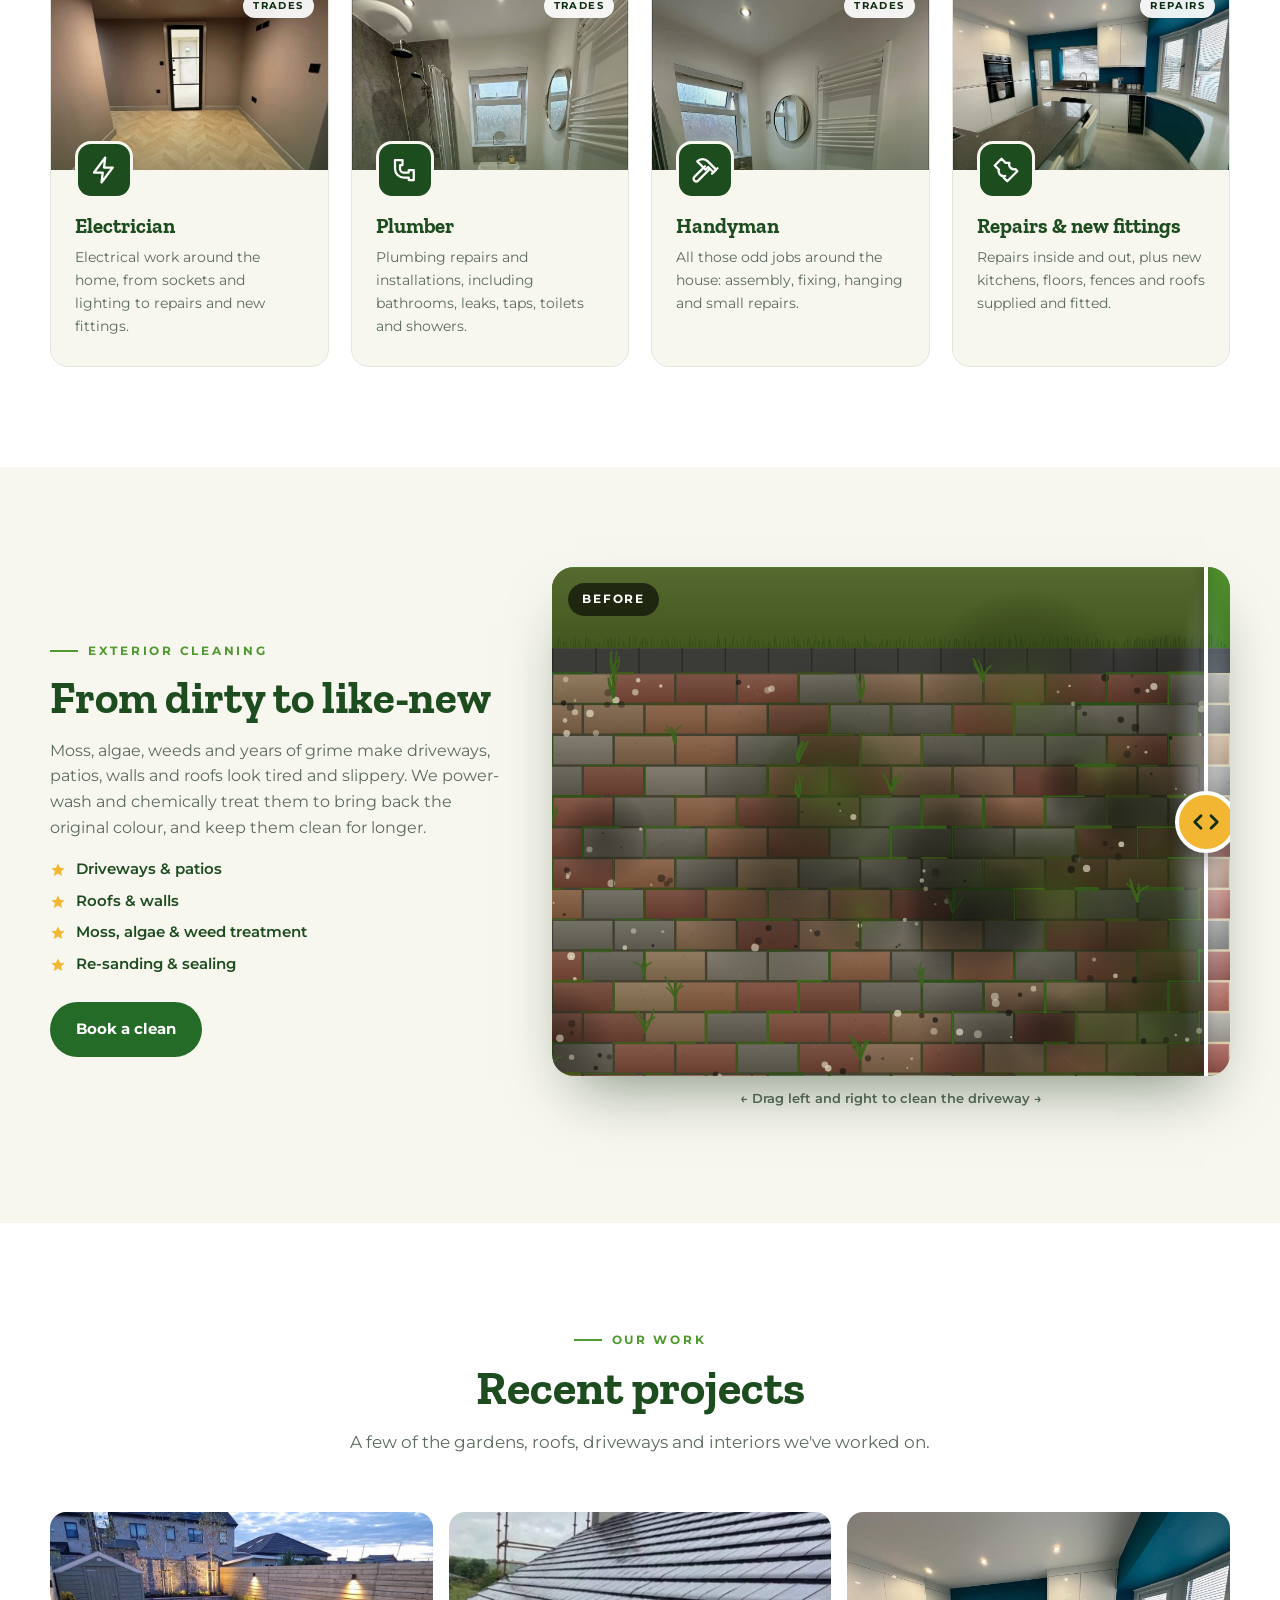
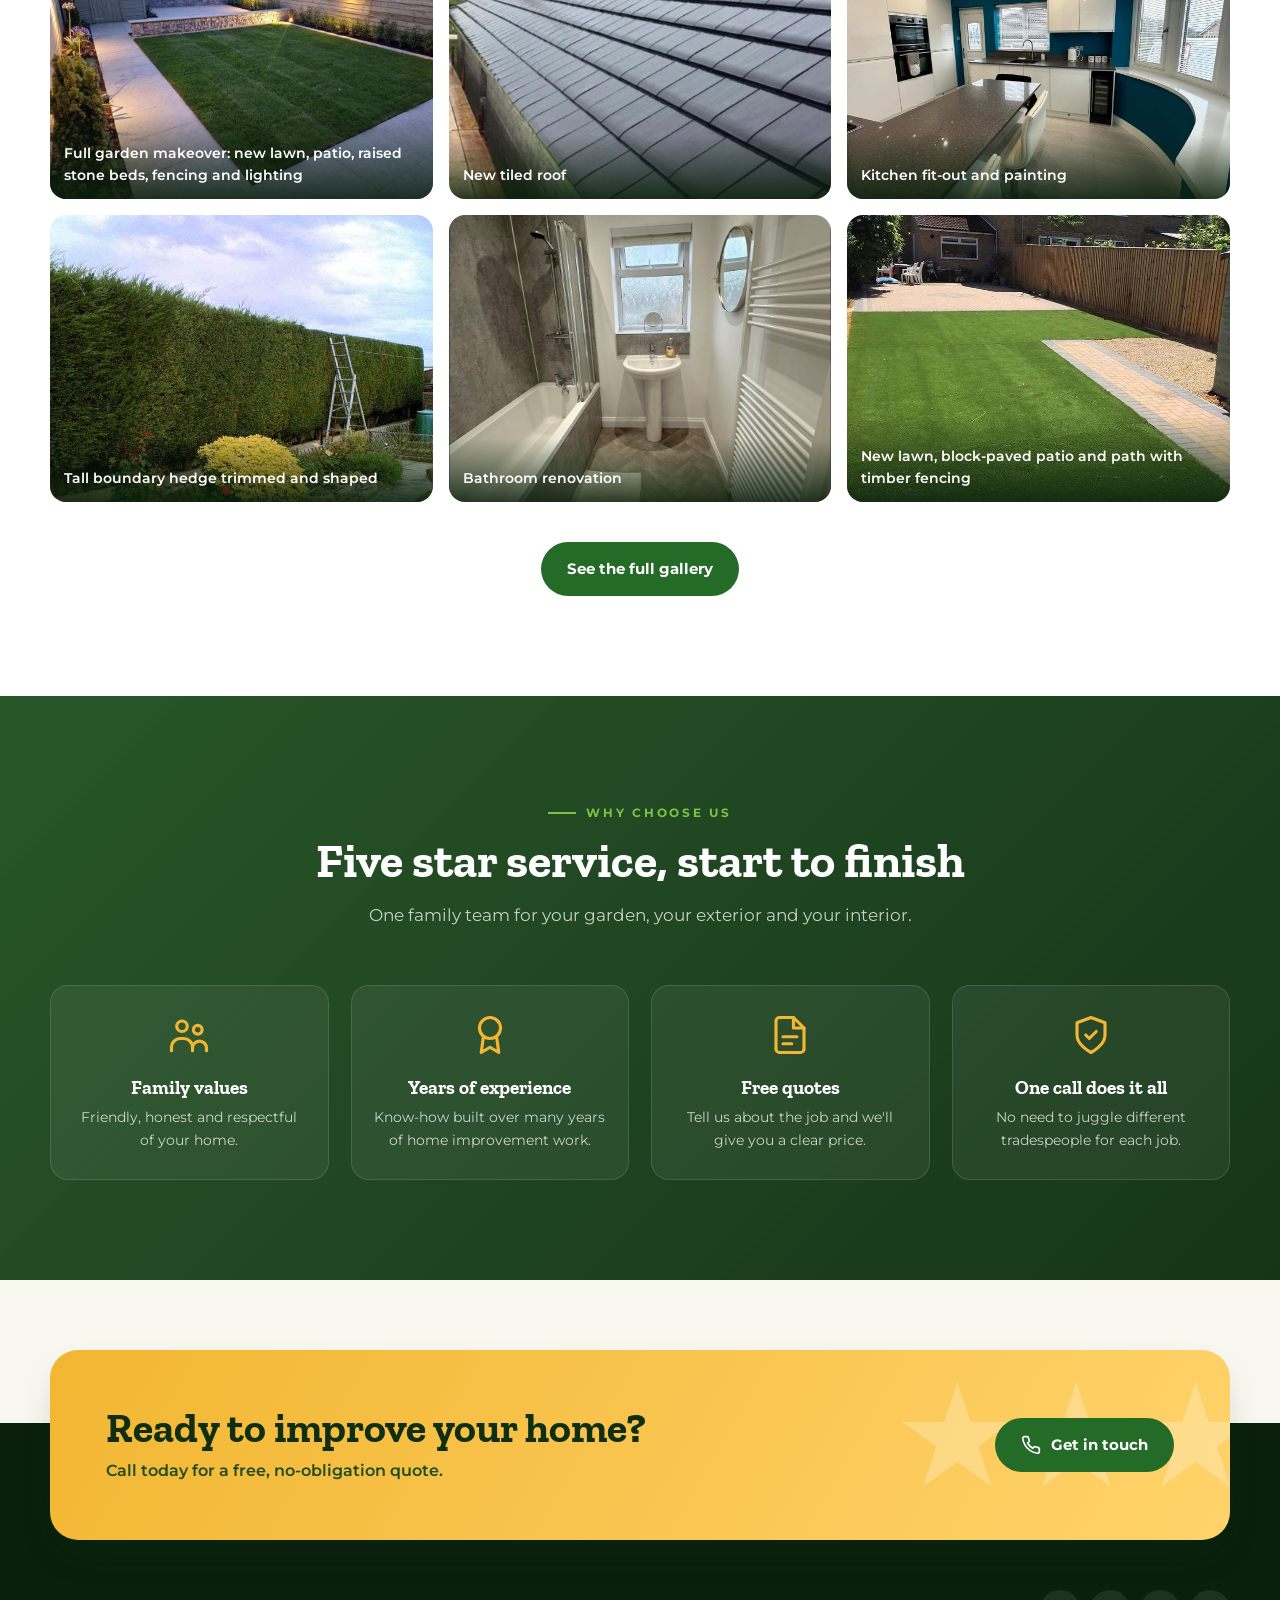
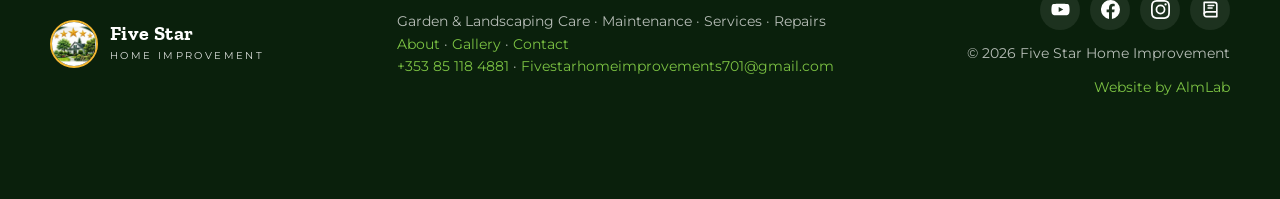
==== commit 98a99e88: "Make the whole 'Website by AlmLab' credit one link Co-Authored-By: Claude Opus 5.5 <noreply@anthropi" ====
--- a/index.html
+++ b/index.html
@@ -276,7 +276,7 @@
   <div class="wrap foot">
     <a href="/" class="brand"><img src="assets/favicon-5star.png" alt=""><span><b>Five Star</b><small>Home Improvement</small></span></a>
     <div>Garden &amp; Landscaping Care · Maintenance · Services · Repairs<br><a href="/about">About</a> · <a href="/gallery">Gallery</a> · <a href="/contact">Contact</a><br><a href="tel:+353851184881">+353 85 118 4881</a> · <a class="foot-mail" href="mailto:Fivestarhomeimprovements701@gmail.com">Fivestarhomeimprovements701@gmail.com</a></div>
-    <div class="foot-end"><div class="social"><a href="https://youtube.com/@fivestarhomeimprovements" target="_blank" rel="noopener" aria-label="YouTube" title="YouTube"><svg><use href="#so-yt"/></svg></a><a href="https://www.facebook.com/share/1Jaknmgypr/" target="_blank" rel="noopener" aria-label="Facebook" title="Facebook"><svg><use href="#so-fb"/></svg></a><a href="https://www.instagram.com/fivestarhomeimprobements" target="_blank" rel="noopener" aria-label="Instagram" title="Instagram"><svg><use href="#so-ig"/></svg></a><a href="https://www.goldenpages.ie/five-star-home-improvements-dublin/" target="_blank" rel="noopener" aria-label="Golden Pages" title="Golden Pages"><svg><use href="#so-gp"/></svg></a></div><span>© <span id="yr"></span> Five Star Home Improvement</span><span>Website by <a href="https://almlabmarketing.com" target="_blank" rel="noopener">AlmLab</a></span></div>
+    <div class="foot-end"><div class="social"><a href="https://youtube.com/@fivestarhomeimprovements" target="_blank" rel="noopener" aria-label="YouTube" title="YouTube"><svg><use href="#so-yt"/></svg></a><a href="https://www.facebook.com/share/1Jaknmgypr/" target="_blank" rel="noopener" aria-label="Facebook" title="Facebook"><svg><use href="#so-fb"/></svg></a><a href="https://www.instagram.com/fivestarhomeimprobements" target="_blank" rel="noopener" aria-label="Instagram" title="Instagram"><svg><use href="#so-ig"/></svg></a><a href="https://www.goldenpages.ie/five-star-home-improvements-dublin/" target="_blank" rel="noopener" aria-label="Golden Pages" title="Golden Pages"><svg><use href="#so-gp"/></svg></a></div><span>© <span id="yr"></span> Five Star Home Improvement</span><span><a href="https://almlabmarketing.com" target="_blank" rel="noopener">Website by AlmLab</a></span></div>
   </div>
 </footer>
 
